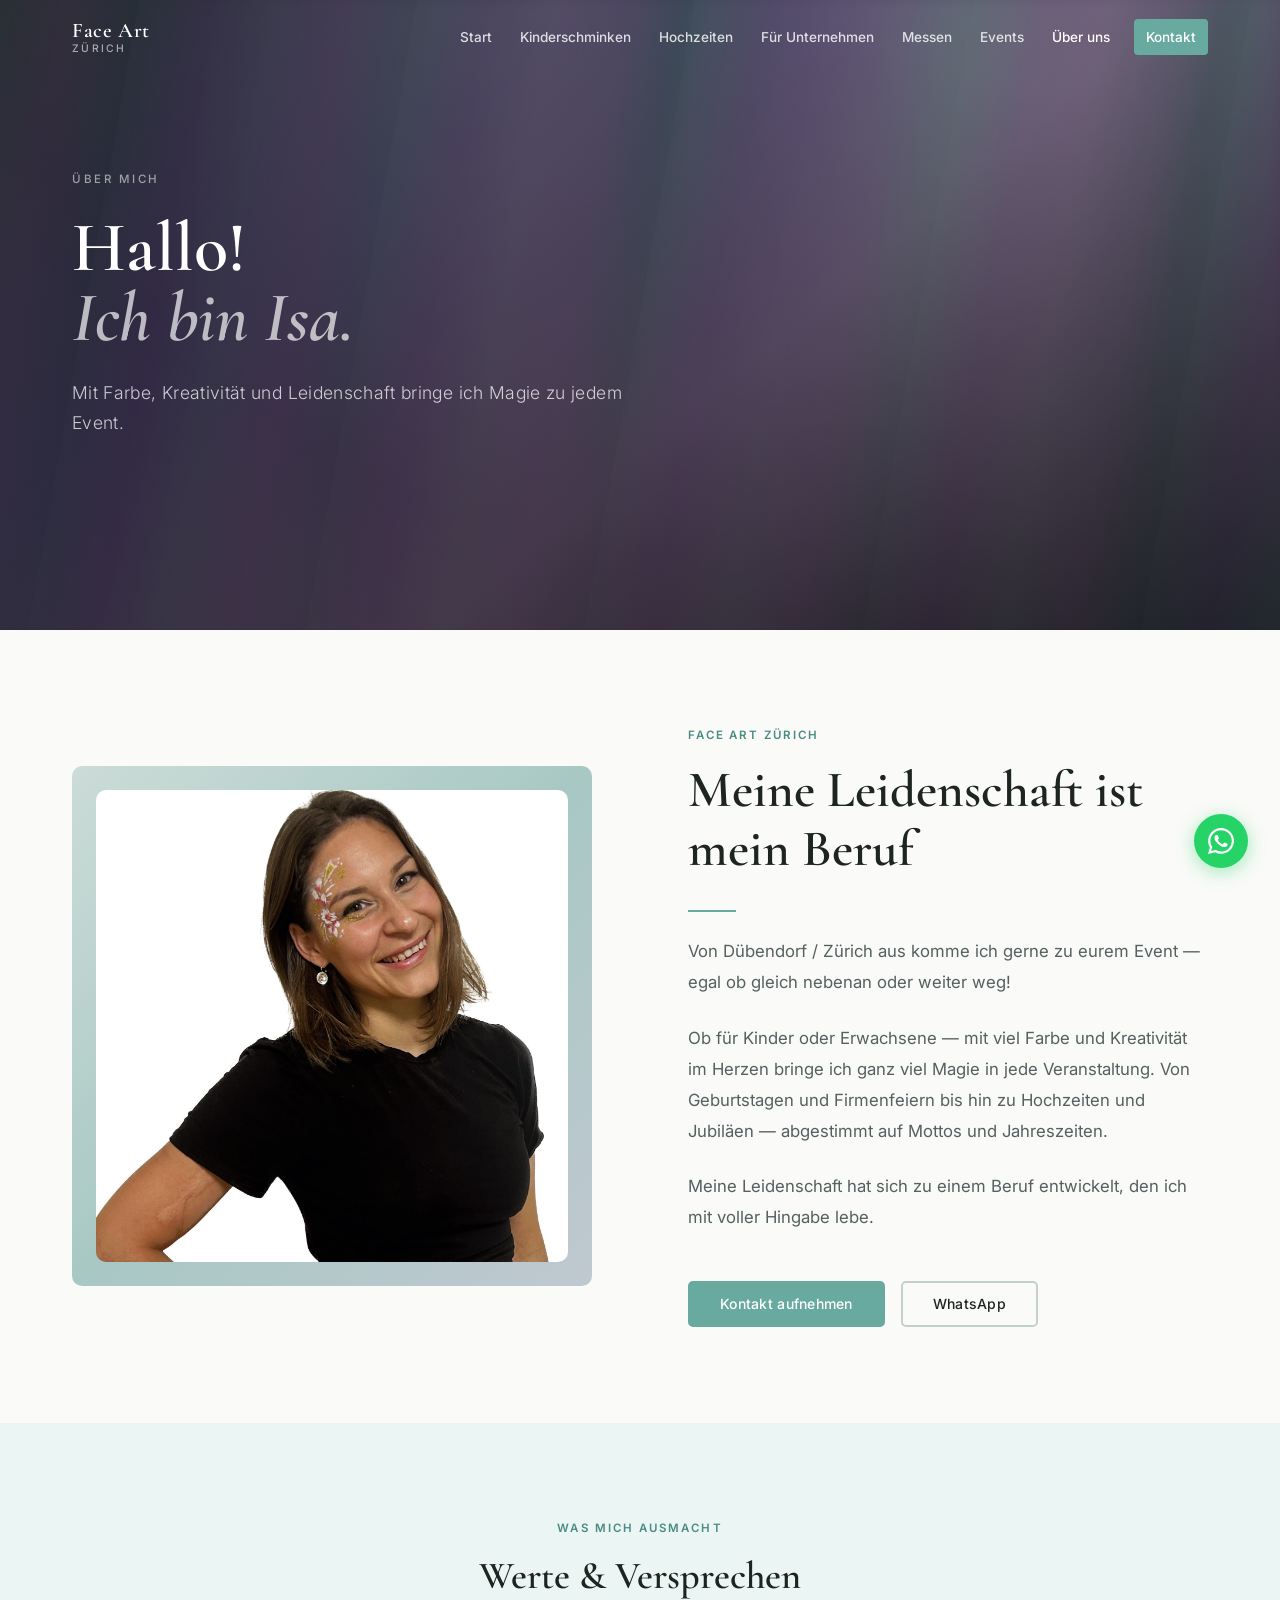
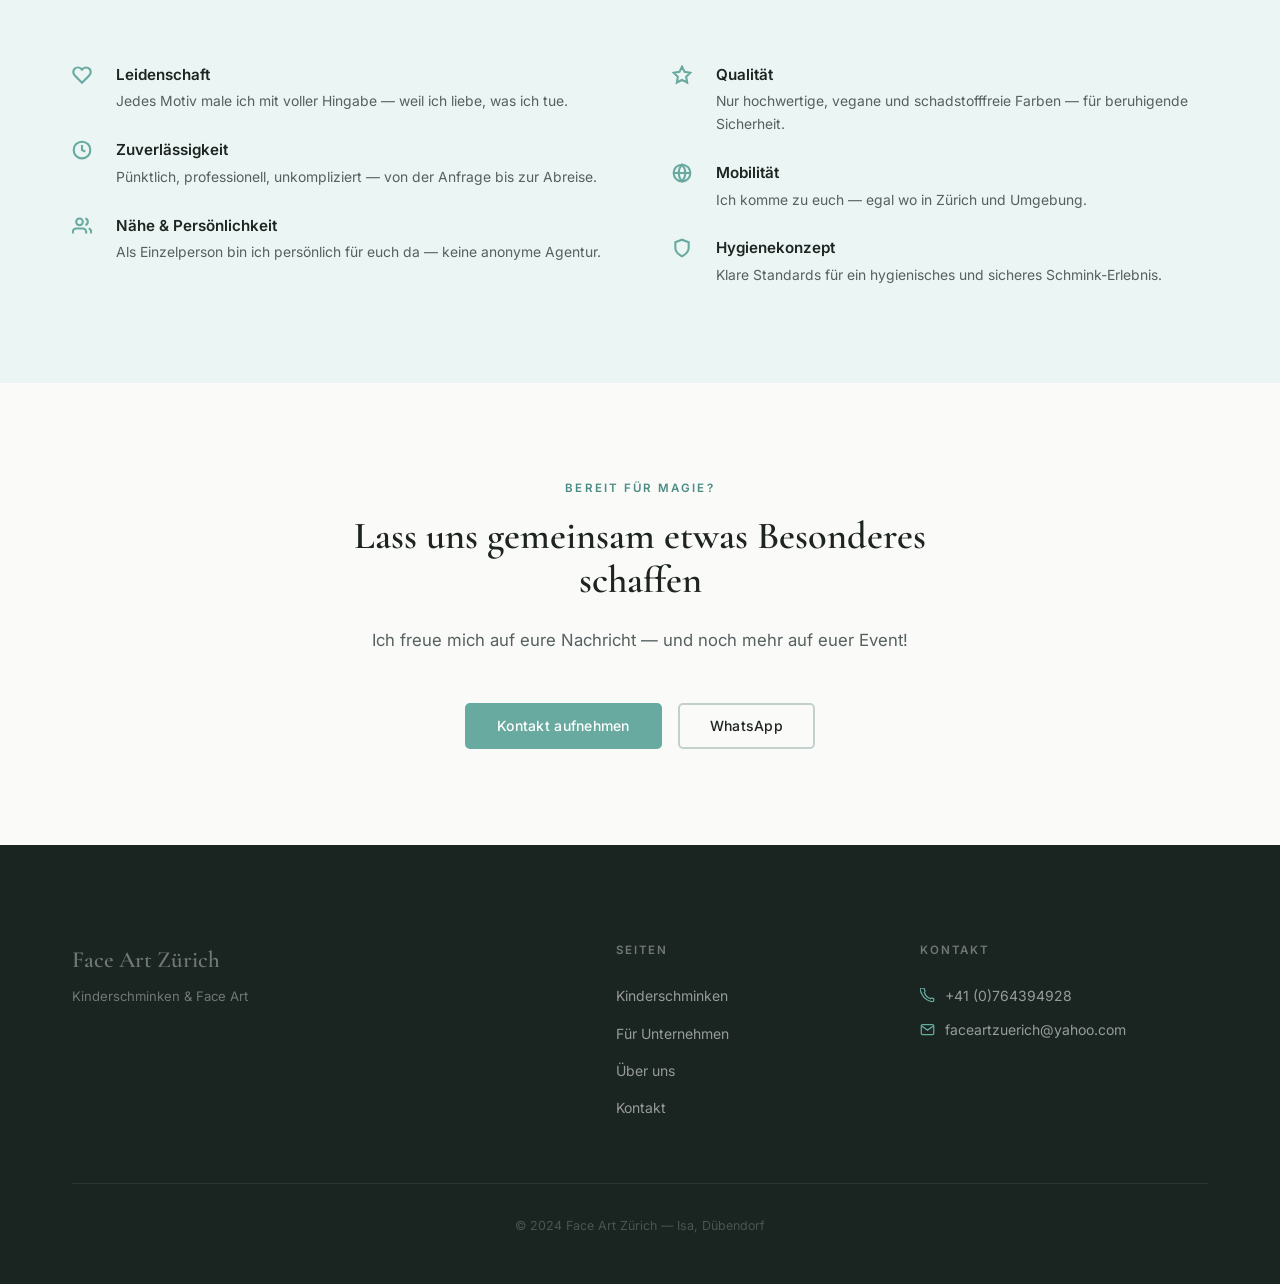
==== about.html @ a2445984 "Add Messen page (Kids Experience Activation) + update all navs New B2B landing page for trade fairs " ====
<!DOCTYPE html>
<html lang="de">
<head>
  <meta charset="UTF-8" />
  <meta name="viewport" content="width=device-width, initial-scale=1.0" />
  <title>Über Isa — Face Art Zürich</title>
  <meta name="description" content="Hallo, ich bin Isa — professionelle Face Art Künstlerin aus Dübendorf/Zürich. Ich bringe Farbe, Kreativität und Magie zu jedem Event.">
  <link rel="preconnect" href="https://fonts.googleapis.com">
  <link rel="preconnect" href="https://fonts.gstatic.com" crossorigin>
  <link rel="stylesheet" href="src/css/main.css" />
</head>
<body class="page--about">

  <!-- Navigation -->
  <header class="nav nav--transparent" id="nav">
    <div class="nav__container">
      <a href="index.html" class="nav__logo">
        <span class="nav__logo-text">
          <span class="nav__logo-main">Face Art</span>
          <span class="nav__logo-sub">Zürich</span>
        </span>
        <img class="nav__logo-img" src="src/images/logo.png" alt="Face Art Zürich Logo">
      </a>
      <nav class="nav__menu" id="navMenu" aria-label="Hauptnavigation">
        <a href="index.html" class="nav__link">Start</a>
        <a href="kinderschminken.html" class="nav__link">Kinderschminken</a>
        <a href="hochzeiten.html" class="nav__link">Hochzeiten</a>
        <a href="unternehmen.html" class="nav__link">Für Unternehmen</a>
        <a href="messen.html" class="nav__link">Messen</a>
        <a href="events.html" class="nav__link">Events</a>
        <a href="about.html" class="nav__link nav__link--active">Über uns</a>
        <a href="kontakt.html" class="nav__link nav__link--cta">Kontakt</a>
      </nav>
      <button class="nav__toggle" id="navToggle" aria-label="Menü öffnen" aria-expanded="false">
        <span></span><span></span><span></span>
      </button>
    </div>
  </header>

  <main>

    <!-- ========== HERO ========== -->
    <section class="hero hero--sub">
      <div class="hero__bg"></div>
      <div class="hero__overlay"></div>
      <div class="hero__content">
        <p class="hero__eyebrow">Über mich</p>
        <h1 class="hero__title">Hallo!<br><em>Ich bin Isa.</em></h1>
        <p class="hero__subtitle">Mit Farbe, Kreativität und Leidenschaft bringe ich Magie zu jedem Event.</p>
      </div>
    </section>

    <!-- ========== ABOUT ========== -->
    <section class="section">
      <div class="container">
        <div class="about-intro">

          <div class="about-intro__img">
            <img src="src/images/isa-face-art-zuerich.jpg" alt="Isa — Face Art Zürich" class="about-intro__photo">
          </div>

          <div>
            <span class="about-intro__eyebrow">Face Art Zürich</span>
            <h2 class="about-intro__title">Meine Leidenschaft ist mein Beruf</h2>
            <div class="divider"></div>
            <p class="about-intro__text">
              Von Dübendorf / Zürich aus komme ich gerne zu eurem Event — egal ob gleich nebenan oder weiter weg!
            </p>
            <p class="about-intro__text">
              Ob für Kinder oder Erwachsene — mit viel Farbe und Kreativität im Herzen bringe ich ganz viel Magie in jede Veranstaltung. Von Geburtstagen und Firmenfeiern bis hin zu Hochzeiten und Jubiläen — abgestimmt auf Mottos und Jahreszeiten.
            </p>
            <p class="about-intro__text">
              Meine Leidenschaft hat sich zu einem Beruf entwickelt, den ich mit voller Hingabe lebe.
            </p>
            <div style="margin-top: var(--sp-6); display: flex; gap: var(--sp-2); flex-wrap: wrap;">
              <a href="kontakt.html" class="btn btn--primary">Kontakt aufnehmen</a>
              <a href="https://wa.me/41764394928?text=Hallo%20Isa%21"
                 class="btn btn--outline" target="_blank" rel="noopener noreferrer">
                WhatsApp
              </a>
            </div>
          </div>

        </div>
      </div>
    </section>

    <!-- ========== VALUES ========== -->
    <section class="section section--mint">
      <div class="container">
        <header class="section__header section__header--center">
          <span class="section__label">Was mich ausmacht</span>
          <h2 class="section__title">Werte &amp; Versprechen</h2>
        </header>
        <div class="two-col">
          <ul class="benefits">
            <li class="benefit">
              <svg class="benefit__icon" viewBox="0 0 24 24" fill="none" stroke="currentColor" stroke-width="2.5" aria-hidden="true"><path d="M20.84 4.61a5.5 5.5 0 00-7.78 0L12 5.67l-1.06-1.06a5.5 5.5 0 00-7.78 7.78l1.06 1.06L12 21.23l7.78-7.78 1.06-1.06a5.5 5.5 0 000-7.78z"/></svg>
              <div>
                <p class="benefit__title">Leidenschaft</p>
                <p class="benefit__text">Jedes Motiv male ich mit voller Hingabe — weil ich liebe, was ich tue.</p>
              </div>
            </li>
            <li class="benefit">
              <svg class="benefit__icon" viewBox="0 0 24 24" fill="none" stroke="currentColor" stroke-width="2.5" aria-hidden="true"><circle cx="12" cy="12" r="10"/><polyline points="12 6 12 12 16 14"/></svg>
              <div>
                <p class="benefit__title">Zuverlässigkeit</p>
                <p class="benefit__text">Pünktlich, professionell, unkompliziert — von der Anfrage bis zur Abreise.</p>
              </div>
            </li>
            <li class="benefit">
              <svg class="benefit__icon" viewBox="0 0 24 24" fill="none" stroke="currentColor" stroke-width="2.5" aria-hidden="true"><path d="M17 21v-2a4 4 0 00-4-4H5a4 4 0 00-4 4v2"/><circle cx="9" cy="7" r="4"/><path d="M23 21v-2a4 4 0 00-3-3.87"/><path d="M16 3.13a4 4 0 010 7.75"/></svg>
              <div>
                <p class="benefit__title">Nähe &amp; Persönlichkeit</p>
                <p class="benefit__text">Als Einzelperson bin ich persönlich für euch da — keine anonyme Agentur.</p>
              </div>
            </li>
          </ul>
          <ul class="benefits">
            <li class="benefit">
              <svg class="benefit__icon" viewBox="0 0 24 24" fill="none" stroke="currentColor" stroke-width="2.5" aria-hidden="true"><polygon points="12 2 15.09 8.26 22 9.27 17 14.14 18.18 21.02 12 17.77 5.82 21.02 7 14.14 2 9.27 8.91 8.26 12 2"/></svg>
              <div>
                <p class="benefit__title">Qualität</p>
                <p class="benefit__text">Nur hochwertige, vegane und schadstofffreie Farben — für beruhigende Sicherheit.</p>
              </div>
            </li>
            <li class="benefit">
              <svg class="benefit__icon" viewBox="0 0 24 24" fill="none" stroke="currentColor" stroke-width="2.5" aria-hidden="true"><circle cx="12" cy="12" r="10"/><line x1="2" y1="12" x2="22" y2="12"/><path d="M12 2a15.3 15.3 0 014 10 15.3 15.3 0 01-4 10 15.3 15.3 0 01-4-10 15.3 15.3 0 014-10z"/></svg>
              <div>
                <p class="benefit__title">Mobilität</p>
                <p class="benefit__text">Ich komme zu euch — egal wo in Zürich und Umgebung.</p>
              </div>
            </li>
            <li class="benefit">
              <svg class="benefit__icon" viewBox="0 0 24 24" fill="none" stroke="currentColor" stroke-width="2.5" aria-hidden="true"><path d="M12 22s8-4 8-10V5l-8-3-8 3v7c0 6 8 10 8 10z"/></svg>
              <div>
                <p class="benefit__title">Hygienekonzept</p>
                <p class="benefit__text">Klare Standards für ein hygienisches und sicheres Schmink-Erlebnis.</p>
              </div>
            </li>
          </ul>
        </div>
      </div>
    </section>

    <!-- ========== CTA ========== -->
    <section class="section text-center">
      <div class="container container--narrow">
        <span class="section__label">Bereit für Magie?</span>
        <h2 class="section__title">Lass uns gemeinsam etwas Besonderes schaffen</h2>
        <p class="section__subtitle" style="margin: var(--sp-3) auto var(--sp-6);">Ich freue mich auf eure Nachricht — und noch mehr auf euer Event!</p>
        <div style="display: flex; gap: var(--sp-2); justify-content: center; flex-wrap: wrap;">
          <a href="kontakt.html" class="btn btn--primary">Kontakt aufnehmen</a>
          <a href="https://wa.me/41764394928" class="btn btn--outline" target="_blank" rel="noopener noreferrer">WhatsApp</a>
        </div>
      </div>
    </section>

  </main>

  <footer class="footer">
    <div class="container">
      <div class="footer__grid">
        <div class="footer__brand">
          <p class="footer__logo">Face Art Zürich</p>
          <p class="footer__tagline">Kinderschminken &amp; Face Art</p>
        </div>
        <div>
          <p class="footer__heading">Seiten</p>
          <nav class="footer__links" aria-label="Footer Navigation">
            <a href="kinderschminken.html">Kinderschminken</a>
            <a href="unternehmen.html">Für Unternehmen</a>
            <a href="about.html">Über uns</a>
            <a href="kontakt.html">Kontakt</a>
          </nav>
        </div>
        <div>
          <p class="footer__heading">Kontakt</p>
          <div class="footer__contact">
            <p>
              <svg viewBox="0 0 24 24" fill="none" stroke="currentColor" stroke-width="2" aria-hidden="true"><path d="M22 16.92v3a2 2 0 01-2.18 2 19.79 19.79 0 01-8.63-3.07A19.5 19.5 0 013.07 9.82 19.79 19.79 0 01.1 1.18 2 2 0 012.11 0h3a2 2 0 012 1.72c.127.96.361 1.903.7 2.81a2 2 0 01-.45 2.11L6.91 7.09A16 16 0 0016.91 17.1l.46-.46a2 2 0 012.11-.45c.907.339 1.85.573 2.81.7A2 2 0 0122 16.92z"/></svg>
              +41 (0)764394928
            </p>
            <p>
              <svg viewBox="0 0 24 24" fill="none" stroke="currentColor" stroke-width="2" aria-hidden="true"><path d="M4 4h16c1.1 0 2 .9 2 2v12c0 1.1-.9 2-2 2H4c-1.1 0-2-.9-2-2V6c0-1.1.9-2 2-2z"/><polyline points="22,6 12,13 2,6"/></svg>
              faceartzuerich@yahoo.com
            </p>
          </div>
        </div>
      </div>
      <div class="footer__bottom">
        <p>© 2024 Face Art Zürich — Isa, Dübendorf</p>
      </div>
    </div>
  </footer>

  <a href="https://wa.me/41764394928" class="wa-float" target="_blank" rel="noopener noreferrer" aria-label="WhatsApp Kontakt">
    <svg viewBox="0 0 24 24" fill="white" aria-hidden="true">
      <path d="M17.472 14.382c-.297-.149-1.758-.867-2.03-.967-.273-.099-.471-.148-.67.15-.197.297-.767.966-.94 1.164-.173.199-.347.223-.644.075-.297-.15-1.255-.463-2.39-1.475-.883-.788-1.48-1.761-1.653-2.059-.173-.297-.018-.458.13-.606.134-.133.298-.347.446-.52.149-.174.198-.298.298-.497.099-.198.05-.371-.025-.52-.075-.149-.669-1.612-.916-2.207-.242-.579-.487-.5-.669-.51-.173-.008-.371-.01-.57-.01-.198 0-.52.074-.792.372-.272.297-1.04 1.016-1.04 2.479 0 1.462 1.065 2.875 1.213 3.074.149.198 2.096 3.2 5.077 4.487.709.306 1.262.489 1.694.625.712.227 1.36.195 1.871.118.571-.085 1.758-.719 2.006-1.413.248-.694.248-1.289.173-1.413-.074-.124-.272-.198-.57-.347m-5.421 7.403h-.004a9.87 9.87 0 01-5.031-1.378l-.361-.214-3.741.982.998-3.648-.235-.374a9.86 9.86 0 01-1.51-5.26c.001-5.45 4.436-9.884 9.888-9.884 2.64 0 5.122 1.03 6.988 2.898a9.825 9.825 0 012.893 6.994c-.003 5.45-4.437 9.884-9.885 9.884m8.413-18.297A11.815 11.815 0 0012.05 0C5.495 0 .16 5.335.157 11.892c0 2.096.547 4.142 1.588 5.945L.057 24l6.305-1.654a11.882 11.882 0 005.683 1.448h.005c6.554 0 11.89-5.335 11.893-11.893a11.821 11.821 0 00-3.48-8.413z"/>
    </svg>
  </a>

  <script src="src/js/main.js"></script>
</body>
</html>
---- src/css/main.css ----
/* ===================================================
   FACE ART ZÜRICH — Design System
   Modern & Elegant | Mintgrün + Creme
   =================================================== */

@import url('https://fonts.googleapis.com/css2?family=Cormorant+Garamond:ital,wght@0,400;0,500;0,600;1,400;1,500;1,600&family=Inter:wght@300;400;500;600&display=swap');

/* ===== 1. CSS Variables ===== */
:root {
  /* Brand Colors */
  --mint:        #68A9A0;
  --mint-light:  #EBF5F3;
  --mint-dark:   #4A8C84;
  --mint-hover:  #3D7A73;

  /* Neutrals */
  --bg:          #FAFAF8;
  --cream:       #F4F0E8;
  --white:       #FFFFFF;
  --text:        #1E2420;
  --text-mid:    #556060;
  --text-light:  #9AADAB;
  --border:      #E4EAE9;
  --border-dark: #C4D0CE;

  /* Typography */
  --font-display: 'Cormorant Garamond', Georgia, serif;
  --font-body:    'Inter', system-ui, -apple-system, sans-serif;

  /* Spacing */
  --sp-1:  0.5rem;
  --sp-2:  1rem;
  --sp-3:  1.5rem;
  --sp-4:  2rem;
  --sp-6:  3rem;
  --sp-8:  4rem;
  --sp-12: 6rem;
  --sp-16: 8rem;

  /* Layout */
  --max-w:    1200px;
  --nav-h:    74px;
  --radius:   10px;
  --radius-sm: 5px;

  /* Shadows */
  --shadow-sm: 0 1px 4px rgba(30,36,32,.07);
  --shadow-md: 0 4px 24px rgba(30,36,32,.10);
  --shadow-lg: 0 8px 48px rgba(30,36,32,.13);

  /* Transitions */
  --t: 240ms ease;
}

/* ===== 2. Reset ===== */
*, *::before, *::after { box-sizing: border-box; margin: 0; padding: 0; }
html { scroll-behavior: smooth; -webkit-text-size-adjust: 100%; }
img  { max-width: 100%; height: auto; display: block; }
a    { color: inherit; text-decoration: none; }
button { cursor: pointer; border: none; background: none; font-family: inherit; }
input, textarea, select { font-family: inherit; }

/* ===== 3. Base ===== */
body {
  font-family: var(--font-body);
  font-size: 1rem;
  line-height: 1.65;
  color: var(--text);
  background-color: var(--bg);
  -webkit-font-smoothing: antialiased;
  -moz-osx-font-smoothing: grayscale;
}

h1, h2, h3, h4 {
  font-family: var(--font-display);
  font-weight: 600;
  line-height: 1.15;
  color: var(--text);
}

em { font-style: italic; color: var(--mint-dark); }
p  { color: var(--text-mid); }

/* ===== 4. Layout ===== */
.container {
  width: 100%;
  max-width: var(--max-w);
  margin: 0 auto;
  padding: 0 var(--sp-4);
}
.container--narrow { max-width: 720px; }

.section { padding: var(--sp-12) 0; }
.section--mint  { background-color: var(--mint-light); }
.section--cream { background-color: var(--cream); }
.section--dark  { background-color: var(--text); }

.section__label {
  display: block;
  font-family: var(--font-body);
  font-size: .72rem;
  font-weight: 600;
  letter-spacing: .18em;
  text-transform: uppercase;
  color: var(--mint-dark);
  margin-bottom: var(--sp-2);
}

.section__header { margin-bottom: var(--sp-8); }
.section__header--center { text-align: center; }
.section__header--center .section__subtitle { margin-left: auto; margin-right: auto; }

.section__title {
  font-family: var(--font-display);
  font-size: clamp(1.8rem, 3vw, 2.75rem);
  font-weight: 600;
}

.section__subtitle {
  margin-top: var(--sp-2);
  font-size: 1.05rem;
  color: var(--text-mid);
  max-width: 560px;
  line-height: 1.75;
}

.text-center { text-align: center; }

/* ===== 5. Buttons ===== */
.btn {
  display: inline-flex;
  align-items: center;
  gap: .5rem;
  padding: .875rem 1.875rem;
  font-family: var(--font-body);
  font-size: .875rem;
  font-weight: 500;
  letter-spacing: .02em;
  border-radius: var(--radius-sm);
  transition: all var(--t);
  cursor: pointer;
  white-space: nowrap;
  line-height: 1;
}

.btn--primary {
  background-color: var(--mint);
  color: var(--white);
  border: 2px solid var(--mint);
}
.btn--primary:hover {
  background-color: var(--mint-dark);
  border-color: var(--mint-dark);
}

.btn--outline {
  background-color: transparent;
  color: var(--text);
  border: 2px solid var(--border-dark);
}
.btn--outline:hover {
  border-color: var(--mint);
  color: var(--mint-dark);
}

.btn--outline-white {
  background-color: transparent;
  color: var(--white);
  border: 2px solid rgba(255,255,255,.55);
}
.btn--outline-white:hover {
  background-color: rgba(255,255,255,.12);
  border-color: rgba(255,255,255,.9);
}

.btn--whatsapp {
  background-color: #25D366;
  border: 2px solid #25D366;
  color: var(--white);
}
.btn--whatsapp:hover {
  background-color: #1AB855;
  border-color: #1AB855;
}

.btn__icon { width: 17px; height: 17px; flex-shrink: 0; }
.btn--full { width: 100%; justify-content: center; }

/* ===== 6. Navigation ===== */
.nav {
  position: fixed;
  top: 0; left: 0; right: 0;
  z-index: 1000;
  height: var(--nav-h);
  transition: background-color var(--t), box-shadow var(--t);
}
.nav--transparent { background-color: transparent; }
.nav--scrolled {
  background-color: var(--white);
  box-shadow: var(--shadow-sm);
}

.nav__container {
  max-width: var(--max-w);
  margin: 0 auto;
  padding: 0 var(--sp-4);
  height: 100%;
  display: flex;
  align-items: center;
  justify-content: space-between;
}

.nav__logo {
  display: flex;
  align-items: center;
  line-height: 1.15;
  transition: opacity var(--t);
}
.nav__logo:hover { opacity: .72; }

/* Text version (transparent nav on hero) */
.nav__logo-text {
  display: flex;
  flex-direction: column;
}

/* Image version — hidden; text logo is shown on all states */
.nav__logo-img {
  display: none !important;
}

.nav__logo-main {
  font-family: var(--font-display);
  font-size: 1.3rem;
  font-weight: 600;
  letter-spacing: .03em;
  color: var(--white);
  transition: color var(--t);
}
.nav__logo-sub {
  font-family: var(--font-body);
  font-size: .65rem;
  font-weight: 500;
  letter-spacing: .22em;
  text-transform: uppercase;
  color: rgba(255,255,255,.6);
  transition: color var(--t);
}
.nav--scrolled .nav__logo-main { color: var(--text); }
.nav--scrolled .nav__logo-sub  { color: var(--text-light); }

.nav__menu {
  display: flex;
  align-items: center;
  gap: .25rem;
}

.nav__link {
  position: relative;
  font-size: .85rem;
  font-weight: 500;
  color: rgba(255,255,255,.82);
  padding: .4rem .75rem;
  border-radius: 4px;
  transition: color var(--t), background-color var(--t);
}
.nav__link:hover,
.nav__link--active { color: var(--white); }
.nav--scrolled .nav__link { color: var(--text-mid); }
.nav--scrolled .nav__link:hover { color: var(--mint-dark); }
.nav--scrolled .nav__link--active {
  color: var(--mint-dark);
  position: relative;
}
.nav--scrolled .nav__link--active::after {
  content: '';
  position: absolute;
  bottom: 2px;
  left: .75rem;
  right: .75rem;
  height: 2px;
  border-radius: 2px;
  background-color: var(--mint);
  opacity: .55;
}

.nav__link--disabled {
  opacity: .38;
  cursor: default;
  pointer-events: none;
}

.nav__link--cta {
  background-color: var(--mint);
  color: var(--white) !important;
  margin-left: .5rem;
}
.nav__link--cta:hover { background-color: var(--mint-dark); }
.nav--scrolled .nav__link--cta { color: var(--white) !important; }

/* Hamburger */
.nav__toggle {
  display: none;
  flex-direction: column;
  gap: 5px;
  padding: 6px;
}
.nav__toggle span {
  display: block;
  width: 22px;
  height: 2px;
  background-color: var(--white);
  transition: all var(--t);
  transform-origin: center;
}
.nav--scrolled .nav__toggle span { background-color: var(--text); }
.nav__toggle--open span:nth-child(1) { transform: translateY(7px) rotate(45deg); }
.nav__toggle--open span:nth-child(2) { opacity: 0; transform: scaleX(0); }
.nav__toggle--open span:nth-child(3) { transform: translateY(-7px) rotate(-45deg); }

/* ===== 6b. Logo fallback when image fails ===== */
.nav__logo-img--error { display: none !important; }
.nav--scrolled .nav__logo-text--fallback { display: flex !important; }

/* ===== 7. Gallery Hero (Startseite) ===== */
@keyframes card-spread {
  from {
    transform: translate(0, 0) rotate(0deg) scale(0.92);
    opacity: 0;
  }
  to {
    transform: translate(var(--tx), var(--ty)) rotate(var(--rot)) scale(1);
    opacity: 1;
  }
}

@keyframes hero-text-in {
  from { opacity: 0; transform: translateY(22px); }
  to   { opacity: 1; transform: translateY(0); }
}

.gallery-hero {
  min-height: calc(100vh - var(--nav-h));
  background: var(--bg);
  display: flex;
  align-items: center;
  overflow: hidden;
  position: relative;
}

/* subtle dot-grid background like original React component */
.gallery-hero::before {
  content: '';
  position: absolute;
  inset: 0;
  background-image:
    radial-gradient(circle, rgba(104,169,160,0.18) 1px, transparent 1px);
  background-size: 36px 36px;
  mask-image: radial-gradient(ellipse 80% 60% at 60% 40%, black 30%, transparent 100%);
  -webkit-mask-image: radial-gradient(ellipse 80% 60% at 60% 40%, black 30%, transparent 100%);
  pointer-events: none;
}

.gallery-hero__inner {
  width: 100%;
  max-width: 1280px;
  margin: 0 auto;
  padding: var(--sp-10) var(--sp-6) var(--sp-12);
  display: flex;
  flex-direction: column;
  align-items: center;
  gap: var(--sp-8);
}

/* ---- Text ---- */
.gallery-hero__text {
  text-align: center;
  max-width: 640px;
  opacity: 0;
  animation: hero-text-in 0.7s cubic-bezier(0.16,1,0.3,1) 0.2s forwards;
}

.gallery-hero__title {
  font-family: var(--font-display);
  font-size: clamp(2.2rem, 5vw, 4rem);
  font-weight: 600;
  line-height: 1.2;
  color: var(--text);
  margin: var(--sp-2) 0 var(--sp-3);
  letter-spacing: -.01em;
}
.gallery-hero__title em {
  font-style: italic;
  color: var(--mint-dark);
  display: block;
  font-size: clamp(1.5rem, 3.5vw, 2.8rem);
  line-height: 1.3;
  margin-top: var(--sp-1);
}

.gallery-hero__subtitle {
  font-size: 1.05rem;
  color: var(--text-mid);
  line-height: 1.7;
  margin-bottom: var(--sp-7);
}

.gallery-hero__cta {
  display: flex;
  gap: var(--sp-3);
  justify-content: center;
  flex-wrap: wrap;
}

/* ---- Photo fan ---- */
.photo-fan {
  width: 100%;
  max-width: 860px;
  position: relative;
}

.photo-fan__stage {
  position: relative;
  height: 280px;
  display: flex;
  align-items: center;
  justify-content: center;
}

.photo-card {
  position: absolute;
  width: 200px;
  height: 240px;
  border-radius: 20px;
  overflow: hidden;
  box-shadow: 0 8px 32px rgba(30,36,32,0.13), 0 2px 8px rgba(30,36,32,0.07);
  cursor: grab;
  user-select: none;
  -webkit-user-select: none;
  touch-action: none;
  /* start stacked, animate out */
  transform: translate(0, 0) rotate(0deg) scale(0.92);
  opacity: 0;
  animation: card-spread 0.65s cubic-bezier(0.34,1.4,0.64,1) var(--delay) forwards;
  transition: box-shadow 0.25s ease, transform 0.18s ease;
  will-change: transform;
}
.photo-card:active { cursor: grabbing; }
.photo-card:hover {
  box-shadow: 0 18px 48px rgba(30,36,32,0.2), 0 4px 12px rgba(30,36,32,0.1);
  z-index: 999 !important;
}
.photo-card img {
  width: 100%;
  height: 100%;
  object-fit: cover;
  object-position: top center;
  pointer-events: none;
  display: block;
}

/* drag active state */
.photo-card--dragging {
  cursor: grabbing !important;
  box-shadow: 0 28px 60px rgba(30,36,32,0.28) !important;
  z-index: 9999 !important;
  transition: box-shadow 0.1s ease !important;
}

/* Mobile: stack slightly tighter, smaller cards */
@media (max-width: 600px) {
  .gallery-hero__inner { padding: var(--sp-8) var(--sp-4) var(--sp-10); gap: var(--sp-8); }
  .photo-fan__stage { height: 220px; }
  .photo-card { width: 140px; height: 175px; border-radius: 14px; }
  .photo-card[data-index="0"] { --tx:-200px; --ty:16px; }
  .photo-card[data-index="1"] { --tx:-100px; --ty:28px; }
  .photo-card[data-index="3"] { --tx:100px; --ty:24px; }
  .photo-card[data-index="4"] { --tx:200px; --ty:38px; }
}

/* Tablet: mid-size */
@media (min-width: 601px) and (max-width: 900px) {
  .photo-card { width: 170px; height: 210px; }
  .photo-card[data-index="0"] { --tx:-240px; }
  .photo-card[data-index="1"] { --tx:-120px; }
  .photo-card[data-index="3"] { --tx:120px; }
  .photo-card[data-index="4"] { --tx:240px; }
}

/* Desktop: side-by-side layout */
@media (min-width: 980px) {
  .gallery-hero__inner {
    flex-direction: row;
    align-items: center;
    gap: 0;
    padding: var(--sp-8) var(--sp-8);
  }
  .gallery-hero__text {
    text-align: left;
    flex: 0 0 44%;
    max-width: 44%;
    padding-right: var(--sp-8);
  }
  .gallery-hero__cta { justify-content: flex-start; }
  .photo-fan {
    flex: 0 0 56%;
    max-width: 56%;
  }
}

@media (prefers-reduced-motion: reduce) {
  .gallery-hero__text { animation: none; opacity: 1; }
  .photo-card { animation: none; opacity: 1; transform: translate(var(--tx), var(--ty)) rotate(var(--rot)); }
}

/* ===== 7b. Accordion Hero (Startseite) ===== */
@keyframes dot-drift {
  from { background-position: 0 0; }
  to   { background-position: 72px 72px; }
}

.acc-hero {
  min-height: 100vh;
  display: flex;
  align-items: center;
  overflow: hidden;
  position: relative;
}

/* hero__bg inside acc-hero fills the whole section */
.acc-hero .hero__bg {
  position: absolute;
  inset: 0;
}

/* Animated dot-grid shimmer on top of aurora */
.acc-hero::before {
  content: '';
  position: absolute;
  inset: 0;
  z-index: 1;
  background-image: radial-gradient(circle, rgba(255,255,255,0.07) 1px, transparent 1px);
  background-size: 36px 36px;
  animation: dot-drift 25s linear infinite;
  pointer-events: none;
}

.acc-hero__inner {
  width: 100%;
  max-width: 1280px;
  margin: 0 auto;
  padding: var(--sp-8);
  display: flex;
  flex-direction: row;
  align-items: center;
  gap: var(--sp-8);
  position: relative;
  z-index: 1;
}

.acc-hero__text {
  flex: 0 0 42%;
  max-width: 42%;
  opacity: 0;
  animation: hero-text-in 0.7s cubic-bezier(0.16,1,0.3,1) 0.2s forwards;
}

.acc-hero .section__label {
  color: rgba(255,255,255,0.60);
  letter-spacing: 0.12em;
}

.acc-hero__title {
  font-family: var(--font-display);
  font-size: clamp(2.2rem, 4vw, 3.75rem);
  font-weight: 600;
  line-height: 1.15;
  color: #ffffff;
  margin: var(--sp-2) 0 var(--sp-3);
  letter-spacing: -0.01em;
}
.acc-hero__title em {
  font-style: italic;
  color: var(--mint-light);
  display: block;
  font-size: clamp(1.4rem, 3vw, 2.6rem);
  line-height: 1.3;
  margin-top: var(--sp-1);
}

.acc-hero__subtitle {
  font-size: 1.05rem;
  color: rgba(255,255,255,0.72);
  line-height: 1.7;
  margin-bottom: var(--sp-6);
}

.acc-hero__cta {
  display: flex;
  gap: var(--sp-2);
  flex-wrap: wrap;
}

/* ---- Accordion panels ---- */
.acc-hero__accordion {
  flex: 1;
  display: flex;
  gap: 10px;
  height: 480px;
}

.acc-panel {
  position: relative;
  flex: 0.5;
  min-width: 58px;
  border-radius: 20px;
  overflow: hidden;
  cursor: pointer;
  transition: flex 0.65s cubic-bezier(0.4, 0, 0.2, 1);
}
.acc-panel--active { flex: 3.5; }

.acc-panel img {
  position: absolute;
  inset: 0;
  width: 100%;
  height: 100%;
  object-fit: cover;
  object-position: top center;
  pointer-events: none;
  transition: transform 0.65s ease;
  display: block;
}
.acc-panel--active img { transform: scale(1.04); }

.acc-panel__overlay {
  position: absolute;
  inset: 0;
  background: linear-gradient(to bottom, rgba(20,30,28,0.08) 40%, rgba(20,30,28,0.62) 100%);
  transition: background 0.4s ease;
}
.acc-panel:not(.acc-panel--active) .acc-panel__overlay {
  background: rgba(20,30,28,0.44);
}

.acc-panel__label {
  position: absolute;
  bottom: 20px;
  left: 50%;
  transform: translateX(-50%) rotate(90deg);
  color: rgba(255,255,255,0.88);
  font-family: var(--font-body);
  font-size: 0.72rem;
  font-weight: 600;
  letter-spacing: 0.14em;
  text-transform: uppercase;
  white-space: nowrap;
  pointer-events: none;
  transition:
    transform 0.5s cubic-bezier(0.4,0,0.2,1),
    bottom 0.5s ease,
    left 0.5s ease,
    font-size 0.3s ease,
    letter-spacing 0.3s ease;
}
.acc-panel--active .acc-panel__label {
  bottom: 22px;
  left: 22px;
  transform: translateX(0) rotate(0deg);
  font-size: 0.85rem;
  letter-spacing: 0.1em;
}

@media (max-width: 980px) {
  .acc-hero__inner {
    flex-direction: column;
    padding: var(--sp-8) var(--sp-4) var(--sp-10);
    gap: var(--sp-6);
  }
  .acc-hero__text {
    flex: none;
    max-width: 100%;
    text-align: center;
  }
  .acc-hero__cta { justify-content: center; }
  .acc-hero__accordion {
    width: 100%;
    max-width: 600px;
    height: 320px;
    align-self: center;
  }
  .acc-panel { min-width: 42px; }
}
@media (max-width: 480px) {
  .acc-hero__accordion { height: 220px; }
  .acc-panel { border-radius: 14px; min-width: 34px; }
}
@media (prefers-reduced-motion: reduce) {
  .acc-hero__text { animation: none; opacity: 1; }
  .acc-hero::before, .acc-hero::after { animation: none; }
  .acc-panel, .acc-panel img, .acc-panel__label { transition: none; }
}

/* ===== 7c. Hero (Sub-pages) ===== */
/* Aurora keyframe */
@keyframes aurora {
  from { background-position: 50% 50%, 50% 50%; }
  to   { background-position: 350% 50%, 350% 50%; }
}

.hero {
  position: relative;
  min-height: 100vh;
  display: flex;
  align-items: center;
  justify-content: center;
  text-align: center;
  overflow: hidden;
}

.hero__bg {
  position: absolute;
  inset: 0;
  overflow: hidden;
  background: linear-gradient(
    140deg,
    #172E2C 0%,
    #1E5450 22%,
    #3D6080 55%,
    #4A3560 78%,
    #2A1A38 100%
  );
}

/* Aurora light effect — pure CSS, brand-adapted */
.hero__bg::before {
  content: '';
  position: absolute;
  inset: -10px;
  background-image:
    repeating-linear-gradient(
      100deg,
      rgba(255,255,255,0.0) 0%,
      rgba(255,255,255,0.0) 7%,
      rgba(255,255,255,0.07) 10%,
      rgba(255,255,255,0.07) 12%,
      rgba(255,255,255,0.0) 16%
    ),
    repeating-linear-gradient(
      100deg,
      #68A9A0 10%,   /* brand mint */
      #9B7AC7 15%,   /* violet accent */
      #A8D8D4 20%,   /* light mint */
      #C4A0D4 25%,   /* soft lavender */
      #4A8C84 30%    /* deep mint */
    );
  background-size: 300%, 200%;
  background-position: 50% 50%, 50% 50%;
  filter: blur(10px);
  opacity: 0.5;
  animation: aurora 60s linear infinite;
  will-change: background-position;
  pointer-events: none;
  mask-image: radial-gradient(ellipse at 80% 0%, black 10%, transparent 70%);
  -webkit-mask-image: radial-gradient(ellipse at 80% 0%, black 10%, transparent 70%);
}

/* Second aurora layer */
.hero__bg::after {
  content: '';
  position: absolute;
  inset: 0;
  background-image:
    repeating-linear-gradient(
      100deg,
      rgba(255,255,255,0.0) 0%,
      rgba(255,255,255,0.0) 7%,
      rgba(255,255,255,0.04) 10%,
      rgba(255,255,255,0.04) 12%,
      rgba(255,255,255,0.0) 16%
    ),
    repeating-linear-gradient(
      100deg,
      #68A9A0 10%,
      #9B7AC7 15%,
      #A8D8D4 20%,
      #C4A0D4 25%,
      #4A8C84 30%
    );
  background-size: 200%, 100%;
  background-position: 50% 50%, 50% 50%;
  animation: aurora 60s linear infinite reverse;
  mix-blend-mode: screen;
  opacity: 0.18;
  pointer-events: none;
}

.hero__overlay {
  position: absolute;
  inset: 0;
  background: linear-gradient(
    to bottom,
    rgba(15,30,28,.35) 0%,
    rgba(15,30,28,.55) 100%
  );
}

.hero__content {
  position: relative;
  z-index: 1;
  max-width: 680px;
  padding: var(--sp-4);
}

.hero__eyebrow {
  font-size: .72rem;
  font-weight: 500;
  letter-spacing: .22em;
  text-transform: uppercase;
  color: rgba(255,255,255,.55);
  margin-bottom: var(--sp-3);
}

.hero__title {
  font-family: var(--font-display);
  font-size: clamp(3.5rem, 9vw, 7rem);
  font-weight: 600;
  color: var(--white);
  line-height: 1.0;
  margin-bottom: var(--sp-3);
}
.hero__title em { color: rgba(255,255,255,.68); }

.hero__subtitle {
  font-size: 1.1rem;
  font-weight: 300;
  letter-spacing: .02em;
  color: rgba(255,255,255,.75);
  margin-bottom: var(--sp-8);
  line-height: 1.7;
}

.hero__cta {
  display: flex;
  align-items: center;
  justify-content: center;
  gap: var(--sp-2);
  flex-wrap: wrap;
}

/* Sub-page hero */
.hero--sub {
  min-height: 65vh;
  align-items: flex-end;
  justify-content: flex-start;
  text-align: left;
  padding-top: calc(var(--nav-h) + var(--sp-8)); /* prevent overlap with fixed nav */
  padding-bottom: var(--sp-12);
}
.hero--sub .hero__content {
  text-align: left;
  max-width: 700px;
  padding-left: max(var(--sp-4), calc((100vw - var(--max-w)) / 2 + var(--sp-4)));
  padding-right: var(--sp-4);
}
.hero--sub .hero__title {
  font-size: clamp(2.5rem, 5.5vw, 4.5rem);
}
.hero--sub .hero__cta { justify-content: flex-start; }

/* Page-specific hero backgrounds — unified gradient across all pages */
.page--home .acc-hero .hero__bg,
.page--kinderschminken .hero--sub .hero__bg,
.page--unternehmen .hero--sub .hero__bg,
.page--about .hero--sub .hero__bg,
.page--kontakt .hero--sub .hero__bg,
.page--hochzeiten .hero--sub .hero__bg,
.page--events .hero--sub .hero__bg {
  background: linear-gradient(140deg, #1C1420 0%, #3C2050 30%, #6E3C6A 58%, #3A1830 85%, #1C1020 100%);
}

/* Scroll indicator */
.hero__scroll {
  position: absolute;
  bottom: var(--sp-4);
  left: 50%;
  transform: translateX(-50%);
  display: flex;
  flex-direction: column;
  align-items: center;
  gap: .5rem;
  color: rgba(255,255,255,.4);
  font-size: .7rem;
  letter-spacing: .15em;
  text-transform: uppercase;
}
.hero__scroll-line {
  width: 1px;
  height: 40px;
  background: linear-gradient(to bottom, rgba(255,255,255,.4), transparent);
  animation: scrollLine 1.8s ease-in-out infinite;
}
@keyframes scrollLine {
  0%   { transform: scaleY(0); transform-origin: top; }
  50%  { transform: scaleY(1); transform-origin: top; }
  51%  { transform: scaleY(1); transform-origin: bottom; }
  100% { transform: scaleY(0); transform-origin: bottom; }
}

/* ===== 8. Services Grid ===== */
.services__grid {
  display: grid;
  grid-template-columns: repeat(2, 1fr);
  gap: var(--sp-4);
}

.service-card {
  display: block;
  border-radius: var(--radius);
  overflow: hidden;
  background: var(--white);
  border: 1px solid var(--border);
  box-shadow: var(--shadow-sm);
  transition: transform var(--t), box-shadow var(--t);
}
.service-card:hover {
  transform: translateY(-5px);
  box-shadow: var(--shadow-md);
}

.service-card__img {
  height: 280px;
  position: relative;
  overflow: hidden;
}
.service-card__img--kinder {
  background: linear-gradient(135deg, #C4DCE8 0%, #A8C8D4 40%, #C0B4D0 100%);
}
.service-card__img--corporate {
  background: linear-gradient(135deg, #B0CCC8 0%, #8ABAB4 40%, #A0BCB8 100%);
}
.service-card__img--hochzeit {
  background: linear-gradient(135deg, #C8B8D0 0%, #A8A0C4 40%, #B8B4D0 100%);
}
.service-card__img--about {
  background: linear-gradient(160deg, #2A1E34 0%, #523068 45%, #8A5888 100%);
  display: flex;
  align-items: flex-end;
  justify-content: center;
  overflow: hidden;
}
/* Gallery image inside a service card */
.service-card__img img:not(.service-card__isa) {
  position: absolute;
  inset: 0;
  width: 100%;
  height: 100%;
  object-fit: cover;
  object-position: center center;
}
.service-card__img--kinder img    { object-position: center 20%; }
.service-card__img--hochzeit img  { object-position: center 30%; }
.service-card__img--corporate img { object-position: center 25%; }

/* Isa cut-out photo — stands in the card */
.service-card__isa {
  height: 110%;
  width: auto;
  object-fit: contain;
  display: block;
  transform: translateY(4%);
}
.service-card__img-label {
  position: absolute;
  bottom: var(--sp-2);
  left: var(--sp-3);
  font-size: .68rem;
  font-weight: 500;
  letter-spacing: .15em;
  text-transform: uppercase;
  color: rgba(255,255,255,.6);
}

.service-card__body { padding: var(--sp-4) var(--sp-4) var(--sp-5); }

.service-card__title {
  font-family: var(--font-display);
  font-size: 1.6rem;
  font-weight: 600;
  color: var(--text);
  margin-bottom: var(--sp-2);
}
.service-card__text {
  font-size: .9rem;
  color: var(--text-mid);
  line-height: 1.7;
  margin-bottom: var(--sp-3);
}
.service-card__link {
  font-size: .85rem;
  font-weight: 500;
  color: var(--mint-dark);
  letter-spacing: .01em;
  transition: letter-spacing var(--t);
}
.service-card:hover .service-card__link { letter-spacing: .04em; }

/* ===== 8b. Event Cards ===== */
.events-grid {
  display: grid;
  grid-template-columns: repeat(3, 1fr);
  gap: var(--sp-6);
  margin-top: var(--sp-8);
}

.event-card {
  background: var(--white);
  border-radius: var(--radius);
  overflow: hidden;
  border: 1px solid var(--border);
  box-shadow: var(--shadow-sm);
  transition: transform var(--t), box-shadow var(--t);
  display: flex;
  flex-direction: column;
}
.event-card:hover {
  transform: translateY(-4px);
  box-shadow: var(--shadow-md);
}

.event-card__img {
  position: relative;
  overflow: hidden;
  aspect-ratio: 4 / 3;
  background: var(--mint-light);
}
.event-card__img img {
  position: absolute;
  inset: 0;
  width: 100%;
  height: 100%;
  object-fit: cover;
  transition: transform 0.5s ease;
}
.event-card:hover .event-card__img img { transform: scale(1.04); }

.event-card__badge {
  position: absolute;
  top: var(--sp-2);
  left: var(--sp-2);
  background: rgba(28,20,32,0.72);
  backdrop-filter: blur(6px);
  -webkit-backdrop-filter: blur(6px);
  color: #fff;
  font-size: .68rem;
  font-weight: 600;
  letter-spacing: .1em;
  text-transform: uppercase;
  padding: .3rem .7rem;
  border-radius: 20px;
}

.event-card__body {
  padding: var(--sp-4);
  flex: 1;
  display: flex;
  flex-direction: column;
}
.event-card__meta {
  font-size: .75rem;
  font-weight: 500;
  color: var(--mint-dark);
  letter-spacing: .06em;
  text-transform: uppercase;
  margin-bottom: var(--sp-1);
}
.event-card__title {
  font-family: var(--font-display);
  font-size: 1.35rem;
  font-weight: 600;
  color: var(--text);
  line-height: 1.2;
  margin-bottom: var(--sp-2);
}
.event-card__text {
  font-size: .9rem;
  color: var(--text-mid);
  line-height: 1.7;
  flex: 1;
  margin-bottom: var(--sp-3);
}
.event-card__link {
  font-size: .85rem;
  font-weight: 500;
  color: var(--mint-dark);
  letter-spacing: .02em;
  transition: letter-spacing var(--t);
  align-self: flex-start;
}
.event-card:hover .event-card__link { letter-spacing: .05em; }

@media (max-width: 980px) {
  .events-grid { grid-template-columns: repeat(2, 1fr); }
}
@media (max-width: 600px) {
  .events-grid { grid-template-columns: 1fr; }
}

/* ===== 8c. Event Feature Layout (description + photos) ===== */
.event-entry {
  display: grid;
  grid-template-columns: 1fr 1fr;
  gap: var(--sp-10, 5rem);
  align-items: start;
  padding: var(--sp-10, 5rem) 0;
  border-bottom: 1px solid var(--border);
}
.event-entry:first-child { padding-top: var(--sp-4); }
.event-entry:last-child { border-bottom: none; padding-bottom: 0; }

.event-entry--reverse .event-entry__content { order: 2; }
.event-entry--reverse .event-entry__gallery { order: 1; }

.event-entry__meta {
  font-size: .72rem;
  font-weight: 600;
  letter-spacing: .14em;
  text-transform: uppercase;
  color: var(--mint-dark);
  margin-bottom: var(--sp-1);
}
.event-entry__title {
  font-family: var(--font-display);
  font-size: clamp(1.5rem, 2.5vw, 2rem);
  font-weight: 700;
  line-height: 1.15;
  color: var(--text);
  margin-bottom: var(--sp-4);
}
.event-entry__divider {
  width: 40px;
  height: 3px;
  background: var(--mint-dark);
  border-radius: 2px;
  margin-bottom: var(--sp-4);
}
.event-entry__text {
  font-size: .95rem;
  color: var(--text-mid);
  line-height: 1.8;
  margin-bottom: var(--sp-4);
}
.event-entry__link {
  display: inline-flex;
  align-items: center;
  gap: .4rem;
  font-size: .85rem;
  font-weight: 500;
  color: var(--mint-dark);
  letter-spacing: .02em;
  transition: gap var(--t);
}
.event-entry__link:hover { gap: .7rem; }

/* Image grid variants */
.event-entry__gallery {
  display: grid;
  gap: var(--sp-2);
  border-radius: var(--radius);
  overflow: hidden;
}
.event-entry__gallery img {
  width: 100%;
  height: 100%;
  object-fit: cover;
  display: block;
  border-radius: var(--radius);
}

/* 1 image — full height */
.event-entry__gallery--1 img {
  aspect-ratio: 4 / 3;
}

/* 2 images — side by side */
.event-entry__gallery--2 {
  grid-template-columns: 1fr 1fr;
}
.event-entry__gallery--2 img { aspect-ratio: 3 / 4; }

/* 3 images — 1 tall left + 2 stacked right */
.event-entry__gallery--3 {
  grid-template-columns: 1fr 1fr;
  grid-template-rows: auto auto;
}
.event-entry__gallery--3 img:first-child {
  grid-row: 1 / 3;
  aspect-ratio: 3 / 4;
}
.event-entry__gallery--3 img:not(:first-child) {
  aspect-ratio: 4 / 3;
}

/* 4 images — 2×2 grid */
.event-entry__gallery--4 {
  grid-template-columns: 1fr 1fr;
}
.event-entry__gallery--4 img { aspect-ratio: 4 / 3; }

/* 5 images — banner top + 2×2 below */
.event-entry__gallery--5 {
  grid-template-columns: 1fr 1fr;
}
.event-entry__gallery--5 img { aspect-ratio: 4 / 3; }
.event-entry__gallery--5 img:first-child {
  grid-column: 1 / -1;
  aspect-ratio: 16 / 9;
}

/* 6 images — 3×2 grid */
.event-entry__gallery--6 {
  grid-template-columns: 1fr 1fr 1fr;
}
.event-entry__gallery--6 img { aspect-ratio: 3 / 4; }

/* MSF Donation callout block */
.event-entry__donation {
  margin: var(--sp-5) 0;
  padding: var(--sp-4) var(--sp-5);
  border-left: 4px solid #e31e24;
  background: #fef6f6;
  border-radius: 0 8px 8px 0;
}
.event-entry__donation-amount {
  font-family: var(--font-display);
  font-size: clamp(1.8rem, 3vw, 2.4rem);
  font-weight: 800;
  color: #e31e24;
  line-height: 1;
  margin-bottom: .3rem;
}
.event-entry__donation-label {
  font-size: .7rem;
  font-weight: 700;
  text-transform: uppercase;
  letter-spacing: .1em;
  color: #e31e24;
  opacity: .75;
  margin-bottom: var(--sp-2);
}
.event-entry__donation-text {
  font-size: .88rem;
  color: var(--text-mid);
  line-height: 1.65;
}

/* MSF Teaser (index.html) */
.msf-teaser__grid {
  display: grid;
  grid-template-columns: 1fr 1fr;
  gap: var(--sp-12);
  align-items: center;
}
.msf-teaser__amount {
  font-family: var(--font-display);
  font-size: clamp(3.5rem, 8vw, 6rem);
  font-weight: 800;
  color: #e31e24;
  line-height: .9;
  margin-bottom: var(--sp-2);
}
.msf-teaser__title {
  font-family: var(--font-display);
  font-size: clamp(1.2rem, 2.5vw, 1.7rem);
  font-weight: 600;
  color: var(--text-dark);
  margin-bottom: var(--sp-5);
}
.msf-teaser__text {
  color: var(--text-mid);
  line-height: 1.8;
  font-size: .95rem;
  margin-bottom: var(--sp-6);
}
.msf-teaser__visual {
  border-radius: var(--radius, 12px);
  overflow: hidden;
  box-shadow: 0 12px 40px rgba(0,0,0,.12);
}
.msf-teaser__visual img {
  width: 100%;
  aspect-ratio: 3 / 4;
  object-fit: cover;
  display: block;
}
@media (max-width: 820px) {
  .msf-teaser__grid {
    grid-template-columns: 1fr;
    gap: var(--sp-6);
  }
  .msf-teaser__visual { order: -1; }
  .msf-teaser__visual img { aspect-ratio: 4/3; }
}

@media (max-width: 820px) {
  .event-entry {
    grid-template-columns: 1fr;
    gap: var(--sp-6);
    padding: var(--sp-8) 0;
  }
  .event-entry--reverse .event-entry__content { order: 1; }
  .event-entry--reverse .event-entry__gallery { order: 2; }
  .event-entry__gallery--6 {
    grid-template-columns: 1fr 1fr;
  }
}

/* ===== 8d. Editorial Events Layout ===== */
.events-editorial {
  margin-top: var(--sp-8);
  display: flex;
  flex-direction: column;
  gap: var(--sp-5);
}

/* Full-width hero event card */
.event-feat {
  position: relative;
  border-radius: var(--radius-lg, 16px);
  overflow: hidden;
  display: block;
  text-decoration: none;
  color: inherit;
}
.event-feat__img {
  aspect-ratio: 21 / 8;
  width: 100%;
  overflow: hidden;
  background: var(--mint-light);
}
.event-feat__img img {
  width: 100%;
  height: 100%;
  object-fit: cover;
  transition: transform 0.6s ease;
  display: block;
}
.event-feat:hover .event-feat__img img { transform: scale(1.03); }

.event-feat__overlay {
  position: absolute;
  inset: 0;
  background: linear-gradient(
    to top,
    rgba(20,14,26,0.88) 0%,
    rgba(20,14,26,0.35) 45%,
    transparent 100%
  );
  pointer-events: none;
}
.event-feat__body {
  position: absolute;
  bottom: 0;
  left: 0;
  right: 0;
  padding: var(--sp-6) var(--sp-7);
  color: #fff;
}
.event-feat__meta {
  font-size: .72rem;
  font-weight: 600;
  letter-spacing: .14em;
  text-transform: uppercase;
  color: rgba(255,255,255,.65);
  margin-bottom: var(--sp-1);
}
.event-feat__title {
  font-family: var(--font-display);
  font-size: clamp(1.7rem, 3vw, 2.6rem);
  font-weight: 700;
  line-height: 1.1;
  margin-bottom: var(--sp-2);
}
.event-feat__text {
  font-size: .92rem;
  line-height: 1.75;
  color: rgba(255,255,255,.78);
  max-width: 640px;
}

/* 2-column grid for secondary events */
.events-secondary {
  display: grid;
  grid-template-columns: repeat(2, 1fr);
  gap: var(--sp-5);
}

/* Editorial overlay card (secondary) */
.event-card--ed {
  position: relative;
  border-radius: var(--radius);
  overflow: hidden;
  background: var(--mint-light);
}
.event-card--ed .event-card__img {
  aspect-ratio: 3 / 2;
  border-radius: 0;
  background: none;
}
.event-card--ed:hover .event-card__img img { transform: scale(1.05); }

.event-card--ed .event-card__overlay {
  position: absolute;
  inset: 0;
  background: linear-gradient(
    to top,
    rgba(20,14,26,0.88) 0%,
    rgba(20,14,26,0.25) 50%,
    transparent 100%
  );
  pointer-events: none;
}
.event-card--ed .event-card__body {
  position: absolute;
  bottom: 0;
  left: 0;
  right: 0;
  padding: var(--sp-4) var(--sp-5);
  background: none;
}
.event-card--ed .event-card__meta {
  color: rgba(255,255,255,.6);
}
.event-card--ed .event-card__title {
  color: #fff;
  font-size: 1.25rem;
}
.event-card--ed .event-card__text {
  color: rgba(255,255,255,.78);
  font-size: .85rem;
  margin-bottom: 0;
}
.event-card--ed .event-card__link {
  color: rgba(255,255,255,.8);
  margin-top: var(--sp-2);
  display: inline-block;
}

@media (max-width: 700px) {
  .event-feat__img { aspect-ratio: 4 / 3; }
  .event-feat__body { padding: var(--sp-4); }
  .events-secondary { grid-template-columns: 1fr; }
}

/* ===== 9. Testimonial ===== */
.testimonial { text-align: center; }

.testimonial__quote {
  width: 38px;
  color: var(--mint);
  opacity: .45;
  margin: 0 auto var(--sp-4);
}
.testimonial__text {
  font-family: var(--font-display);
  font-size: clamp(1.15rem, 2vw, 1.55rem);
  font-style: italic;
  line-height: 1.75;
  color: var(--text);
  margin-bottom: var(--sp-4);
}
.testimonial__author {
  font-size: .8rem;
  font-weight: 500;
  letter-spacing: .15em;
  text-transform: uppercase;
  color: var(--text-light);
  font-style: normal;
}

/* ===== 10. Testimonials Columns ===== */
@keyframes scroll-up {
  from { transform: translateY(0); }
  to   { transform: translateY(-50%); }
}

.testimonials-section { background: var(--bg); }
.testimonials-section__header { margin-bottom: var(--sp-10); }
.testimonials-section .section__subtitle {
  font-size: 1rem;
  color: var(--text-mid);
  margin-top: var(--sp-2);
}

.testimonials-columns {
  display: flex;
  gap: var(--sp-5);
  justify-content: center;
  max-height: 680px;
  overflow: hidden;
  mask-image: linear-gradient(to bottom, transparent, black 15%, black 85%, transparent);
  -webkit-mask-image: linear-gradient(to bottom, transparent, black 15%, black 85%, transparent);
}

.testimonials-col {
  flex: 0 0 300px;
  overflow: hidden;
}
.testimonials-col--2 { display: none; }
.testimonials-col--3 { display: none; }

@media (min-width: 700px) {
  .testimonials-col--2 { display: block; }
}
@media (min-width: 1024px) {
  .testimonials-col--3 { display: block; }
}

.testimonials-col__track {
  display: flex;
  flex-direction: column;
  gap: var(--sp-4);
  animation: scroll-up linear infinite;
  will-change: transform;
}
.testimonials-columns:hover .testimonials-col__track {
  animation-play-state: paused;
}

.t-card {
  background: var(--bg);
  border: 1px solid var(--cream-border, #E8E2D9);
  border-radius: 20px;
  padding: var(--sp-6);
  box-shadow: 0 4px 24px rgba(104, 169, 160, 0.08);
  transition: box-shadow var(--t), transform var(--t);
}
.t-card:hover {
  box-shadow: 0 8px 32px rgba(104, 169, 160, 0.15);
  transform: translateY(-2px);
}
.t-card__text {
  font-size: .95rem;
  line-height: 1.75;
  color: var(--text);
  margin: 0 0 var(--sp-4);
  font-style: italic;
}
.t-card__author {
  display: flex;
  align-items: center;
  gap: var(--sp-3);
}
.t-card__avatar {
  width: 44px;
  height: 44px;
  border-radius: 12px;
  object-fit: cover;
  object-position: top center;
  flex-shrink: 0;
  border: 2px solid var(--mint-light);
}
/* Initials avatar variant */
span.t-card__avatar {
  display: flex;
  align-items: center;
  justify-content: center;
  background-color: var(--avatar-c, var(--mint));
  color: #fff;
  font-family: var(--font-body);
  font-size: .82rem;
  font-weight: 600;
  letter-spacing: .02em;
  user-select: none;
}
.t-card__name {
  display: block;
  font-size: .9rem;
  font-weight: 600;
  color: var(--text);
  line-height: 1.3;
}
.t-card__role {
  display: block;
  font-size: .78rem;
  color: var(--text-light);
  line-height: 1.4;
}

@media (prefers-reduced-motion: reduce) {
  .testimonials-col__track { animation: none; }
}

/* ===== 12. Price Teaser ===== */
.price-teaser .section__title {
  font-size: clamp(2.8rem, 5.5vw, 4.5rem);
  color: var(--mint-dark);
}
.price-teaser__text {
  font-size: 1.05rem;
  margin: var(--sp-3) auto var(--sp-6);
  max-width: 440px;
  line-height: 1.75;
}

/* ===== 11. Contact Teaser ===== */
.contact-teaser__grid {
  display: grid;
  grid-template-columns: 1fr 1fr;
  gap: var(--sp-12);
  align-items: start;
}

.contact-teaser__info {
  display: flex;
  align-items: flex-start;
  gap: .875rem;
  margin-top: var(--sp-2);
  font-size: .93rem;
  color: var(--text-mid);
  line-height: 1.5;
}
.contact-teaser__info svg {
  width: 17px;
  height: 17px;
  color: var(--mint);
  flex-shrink: 0;
  margin-top: 2px;
}

.contact-teaser__actions {
  display: flex;
  gap: var(--sp-2);
  margin-top: var(--sp-6);
  flex-wrap: wrap;
}

/* ===== 12. Contact Form ===== */
.contact-form {
  background: var(--white);
  border-radius: var(--radius);
  padding: var(--sp-6);
  box-shadow: var(--shadow-md);
  border: 1px solid var(--border);
}

.contact-form__row {
  display: grid;
  grid-template-columns: 1fr 1fr;
  gap: var(--sp-2);
}
.contact-form__field { margin-bottom: var(--sp-3); }

.contact-form__label {
  display: block;
  font-size: .75rem;
  font-weight: 600;
  letter-spacing: .06em;
  text-transform: uppercase;
  color: var(--text-mid);
  margin-bottom: .5rem;
}

.contact-form__input,
.contact-form__textarea {
  width: 100%;
  padding: .75rem 1rem;
  font-size: .93rem;
  color: var(--text);
  background-color: var(--bg);
  border: 1.5px solid var(--border);
  border-radius: var(--radius-sm);
  outline: none;
  transition: border-color var(--t), box-shadow var(--t);
  appearance: none;
}
.contact-form__input:focus,
.contact-form__textarea:focus {
  border-color: var(--mint);
  box-shadow: 0 0 0 3px rgba(104,169,160,.15);
  background-color: var(--white);
}
.contact-form__textarea { resize: vertical; min-height: 120px; }

.contact-form__confirm {
  display: none;
  text-align: center;
  margin-top: var(--sp-2);
  font-size: .9rem;
  color: var(--mint-dark);
  font-weight: 500;
}
.contact-form__confirm--visible { display: block; }

/* ===== 12b. Gallery Accordion (feature sections) ===== */
.gallery-acc {
  display: flex;
  gap: 8px;
  height: 380px;
  border-radius: var(--radius);
  overflow: visible;
}

.gallery-acc__panel {
  position: relative;
  flex: 0.5;
  min-width: 48px;
  border-radius: 14px;
  overflow: hidden;
  cursor: pointer;
  transition: flex 0.6s cubic-bezier(0.4, 0, 0.2, 1);
}
.gallery-acc__panel--active { flex: 3; }

.gallery-acc__panel img {
  position: absolute;
  inset: 0;
  width: 100%;
  height: 100%;
  object-fit: cover;
  object-position: top center;
  pointer-events: none;
  transition: transform 0.6s ease;
}
.gallery-acc__panel--active img { transform: scale(1.04); }

.gallery-acc__overlay {
  position: absolute;
  inset: 0;
  background: linear-gradient(to bottom, transparent 40%, rgba(20,30,28,0.58) 100%);
  transition: background 0.4s ease;
}
.gallery-acc__panel:not(.gallery-acc__panel--active) .gallery-acc__overlay {
  background: rgba(20,30,28,0.40);
}

.gallery-acc__label {
  position: absolute;
  bottom: 14px;
  left: 50%;
  transform: translateX(-50%) rotate(90deg);
  color: rgba(255,255,255,0.88);
  font-family: var(--font-body);
  font-size: 0.65rem;
  font-weight: 600;
  letter-spacing: 0.14em;
  text-transform: uppercase;
  white-space: nowrap;
  pointer-events: none;
  transition:
    transform 0.5s cubic-bezier(0.4,0,0.2,1),
    bottom 0.5s ease,
    left 0.5s ease,
    font-size 0.3s ease;
}
.gallery-acc__panel--active .gallery-acc__label {
  bottom: 14px;
  left: 14px;
  transform: translateX(0) rotate(0deg);
  font-size: 0.75rem;
}

@media (max-width: 1024px) {
  .gallery-acc { height: 260px; }
  .gallery-acc__panel { min-width: 38px; }
}
@media (max-width: 600px) {
  .gallery-acc { height: 200px; }
  .gallery-acc__panel { min-width: 30px; border-radius: 10px; }
}
@media (prefers-reduced-motion: reduce) {
  .gallery-acc__panel, .gallery-acc__panel img, .gallery-acc__label { transition: none; }
}

/* ===== 13. Feature Blocks ===== */
.feature {
  display: grid;
  grid-template-columns: 1fr 1fr;
  gap: var(--sp-12);
  align-items: center;
}
.feature + .feature { margin-top: var(--sp-12); }
.feature--reverse { direction: rtl; }
.feature--reverse > * { direction: ltr; }

.feature__img {
  border-radius: var(--radius);
  height: 380px;
  background: linear-gradient(135deg, var(--mint-light), #C4D8D4);
  display: flex;
  align-items: flex-end;
  padding: var(--sp-3);
}
.feature__img--1 {
  background: linear-gradient(135deg, #D0E8E4 0%, #A8D0C8 50%, #C4C0D8 100%);
}
.feature__img--2 {
  background: linear-gradient(135deg, #C8DCE0 0%, #A0C8C4 50%, #B8C8D4 100%);
}
.feature__img--3 {
  background: linear-gradient(135deg, #C0D4D8 0%, #98C0C4 50%, #B0C4CC 100%);
}
.feature__img--corp-1 {
  background: linear-gradient(135deg, #BCD4D4 0%, #90B8B8 50%, #A8C0C4 100%);
}
.feature__img--corp-2 {
  background: linear-gradient(135deg, #B8D0D4 0%, #8CB4B8 50%, #A4BCC4 100%);
}

.feature__img-label {
  font-size: .68rem;
  font-weight: 500;
  letter-spacing: .14em;
  text-transform: uppercase;
  color: rgba(255,255,255,.5);
}

.feature__label {
  display: block;
  font-size: .72rem;
  font-weight: 600;
  letter-spacing: .16em;
  text-transform: uppercase;
  color: var(--mint-dark);
  margin-bottom: var(--sp-2);
}
.feature__title {
  font-family: var(--font-display);
  font-size: clamp(1.5rem, 2.5vw, 2.1rem);
  font-weight: 600;
  color: var(--text);
  margin-bottom: var(--sp-3);
}
.feature__text {
  color: var(--text-mid);
  line-height: 1.8;
}
.feature__text + .feature__text { margin-top: var(--sp-2); }

/* ===== 14. Pricing ===== */
.pricing { text-align: center; }
.pricing__card {
  display: inline-block;
  background: var(--white);
  border: 1px solid var(--border);
  border-radius: var(--radius);
  padding: var(--sp-8) var(--sp-12);
  margin: var(--sp-6) 0;
  box-shadow: var(--shadow-sm);
}
.pricing__amount {
  font-family: var(--font-display);
  font-size: clamp(2.5rem, 4vw, 3.75rem);
  font-weight: 600;
  color: var(--mint-dark);
}
.pricing__unit {
  font-size: .9rem;
  color: var(--text-light);
  margin-top: .375rem;
}
.pricing__note {
  font-size: .9rem;
  color: var(--text-mid);
  margin-top: var(--sp-3);
  line-height: 1.6;
}

/* ===== 15. Booking Steps ===== */
.steps {
  display: flex;
  flex-direction: column;
  gap: var(--sp-4);
}
.step {
  display: flex;
  gap: var(--sp-4);
  align-items: flex-start;
}
.step__num {
  flex-shrink: 0;
  width: 44px;
  height: 44px;
  border-radius: 50%;
  background-color: var(--mint-light);
  color: var(--mint-dark);
  font-family: var(--font-display);
  font-size: 1.3rem;
  font-weight: 600;
  display: flex;
  align-items: center;
  justify-content: center;
  border: 1px solid var(--border-dark);
}
.step__title {
  font-family: var(--font-body);
  font-weight: 600;
  font-size: .95rem;
  color: var(--text);
  margin-bottom: .3rem;
}
.step__text {
  font-size: .88rem;
  color: var(--text-mid);
  line-height: 1.65;
}

/* ===== 16. Benefits ===== */
.benefits {
  list-style: none;
  display: flex;
  flex-direction: column;
  gap: var(--sp-3);
}
.benefit {
  display: flex;
  gap: var(--sp-3);
  align-items: flex-start;
}
.benefit__icon {
  flex-shrink: 0;
  width: 20px;
  height: 20px;
  color: var(--mint);
  margin-top: 3px;
}
.benefit__title {
  font-weight: 600;
  font-size: .95rem;
  color: var(--text);
  margin-bottom: .2rem;
}
.benefit__text {
  font-size: .87rem;
  color: var(--text-mid);
  line-height: 1.65;
}

/* ===== 17. Material Info Box ===== */
.material-box {
  background: var(--mint-light);
  border: 1px solid var(--border-dark);
  border-radius: var(--radius);
  padding: var(--sp-4) var(--sp-6);
  margin-top: var(--sp-4);
}
.material-box__title {
  font-weight: 600;
  font-size: .95rem;
  color: var(--text);
  margin-bottom: var(--sp-2);
  display: flex;
  align-items: center;
  gap: .75rem;
}
.material-box__title svg {
  width: 20px;
  height: 20px;
  color: var(--mint-dark);
  flex-shrink: 0;
}
.material-box__text {
  font-size: .88rem;
  color: var(--text-mid);
  line-height: 1.7;
}

/* ===== 18. Two-col layout ===== */
.two-col {
  display: grid;
  grid-template-columns: 1fr 1fr;
  gap: var(--sp-8);
  align-items: start;
}

/* ===== 19. About ===== */
.about-intro {
  display: grid;
  grid-template-columns: 1fr 1fr;
  gap: var(--sp-12);
  align-items: center;
}
.about-intro__photo {
  width: 100%;
  height: 100%;
  object-fit: cover;
  object-position: top center;
  display: block;
  border-radius: var(--radius);
}
.about-intro__img {
  height: 520px;
  border-radius: var(--radius);
  background: linear-gradient(135deg, #CCDCD8 0%, #A8C8C4 50%, #C0C8D0 100%);
  display: flex;
  align-items: flex-end;
  padding: var(--sp-3);
}
.about-intro__img-label {
  font-size: .68rem;
  font-weight: 500;
  letter-spacing: .14em;
  text-transform: uppercase;
  color: rgba(255,255,255,.5);
}
.about-intro__eyebrow {
  display: block;
  font-size: .72rem;
  font-weight: 600;
  letter-spacing: .16em;
  text-transform: uppercase;
  color: var(--mint-dark);
  margin-bottom: var(--sp-2);
}
.about-intro__title {
  font-family: var(--font-display);
  font-size: clamp(2rem, 4vw, 3.25rem);
  font-weight: 600;
  color: var(--text);
  margin-bottom: var(--sp-4);
}
.about-intro__text {
  font-size: 1.05rem;
  color: var(--text-mid);
  line-height: 1.85;
  margin-bottom: var(--sp-3);
}

/* ===== 20. Footer ===== */
.footer {
  background-color: #1A2420;
  padding: var(--sp-12) 0 var(--sp-6);
}
.footer__grid {
  display: grid;
  grid-template-columns: 2fr 1fr 1.2fr;
  gap: var(--sp-8);
  margin-bottom: var(--sp-8);
}
.footer__logo {
  font-family: var(--font-display);
  font-size: 1.45rem;
  font-weight: 600;
  color: var(--white);
  margin-bottom: .375rem;
}
.footer__tagline {
  font-size: .82rem;
  color: rgba(255,255,255,.38);
  margin-bottom: var(--sp-4);
}
.footer__brand p { color: rgba(255,255,255,.38); }

.footer__heading {
  font-family: var(--font-body);
  font-size: .72rem;
  font-weight: 600;
  letter-spacing: .16em;
  text-transform: uppercase;
  color: rgba(255,255,255,.38);
  margin-bottom: var(--sp-3);
}
.footer__links {
  display: flex;
  flex-direction: column;
  gap: .875rem;
}
.footer__links a {
  font-size: .875rem;
  color: rgba(255,255,255,.55);
  transition: color var(--t);
}
.footer__links a:hover { color: var(--white); }

.footer__contact p {
  font-size: .875rem;
  color: rgba(255,255,255,.55);
  margin-bottom: .625rem;
  display: flex;
  align-items: center;
  gap: .625rem;
}
.footer__contact svg {
  width: 15px;
  height: 15px;
  color: var(--mint);
  flex-shrink: 0;
}

.footer__bottom {
  border-top: 1px solid rgba(255,255,255,.08);
  padding-top: var(--sp-4);
  text-align: center;
}
.footer__bottom p {
  font-size: .78rem;
  color: rgba(255,255,255,.22);
}

/* ===== 21. Floating WhatsApp ===== */
.wa-float {
  position: fixed;
  bottom: var(--sp-4);
  right: var(--sp-4);
  width: 54px;
  height: 54px;
  background-color: #25D366;
  border-radius: 50%;
  display: flex;
  align-items: center;
  justify-content: center;
  box-shadow: 0 4px 18px rgba(37,211,102,.42);
  transition: transform var(--t), box-shadow var(--t);
  z-index: 900;
}
.wa-float:hover {
  transform: scale(1.07);
  box-shadow: 0 6px 24px rgba(37,211,102,.52);
}
.wa-float svg { width: 26px; height: 26px; }

/* ===== 22. Divider ===== */
.divider {
  width: 48px;
  height: 2px;
  background-color: var(--mint);
  margin: var(--sp-3) 0;
}
.divider--center { margin-left: auto; margin-right: auto; }

/* ===== Responsive ===== */
@media (max-width: 1024px) {
  .feature {
    grid-template-columns: 1fr;
    gap: var(--sp-6);
  }
  .feature--reverse { direction: ltr; }
  .about-intro {
    grid-template-columns: 1fr;
    gap: var(--sp-6);
  }
  .contact-teaser__grid {
    grid-template-columns: 1fr;
    gap: var(--sp-8);
  }
  .two-col { gap: var(--sp-6); }
}

@media (max-width: 768px) {
  :root { --nav-h: 64px; }

  .nav__menu {
    position: fixed;
    top: var(--nav-h);
    left: 0; right: 0;
    background: var(--white);
    flex-direction: column;
    align-items: stretch;
    padding: var(--sp-2) var(--sp-4) var(--sp-4);
    gap: 0;
    box-shadow: var(--shadow-md);
    transform: translateY(-110%);
    opacity: 0;
    pointer-events: none;
    transition: transform var(--t), opacity var(--t);
  }
  .nav__menu--open {
    transform: translateY(0);
    opacity: 1;
    pointer-events: auto;
  }
  .nav__link {
    color: var(--text-mid) !important;
    padding: .875rem 0;
    border-bottom: 1px solid var(--border);
    border-radius: 0;
    font-size: .95rem;
  }
  .nav__link--cta {
    margin: var(--sp-2) 0 0;
    text-align: center;
    border-bottom: none;
    border-radius: var(--radius-sm);
    padding: .875rem;
  }
  .nav__toggle { display: flex; }

  .services__grid { grid-template-columns: 1fr; }
  .two-col       { grid-template-columns: 1fr; }

  .contact-form__row { grid-template-columns: 1fr; }

  .footer__grid {
    grid-template-columns: 1fr;
    gap: var(--sp-6);
  }

  .hero--sub .hero__content { padding-left: var(--sp-4); }
  .pricing__card { padding: var(--sp-6) var(--sp-4); }

  .section { padding: var(--sp-8) 0; }
}

@media (max-width: 480px) {
  .hero__cta { flex-direction: column; align-items: stretch; }
  .hero__cta .btn { justify-content: center; }
  .contact-teaser__actions { flex-direction: column; }
  .contact-form { padding: var(--sp-4); }
}


/* ===================================================
   Newsletter Signup Section
   =================================================== */

.newsletter-section {
  background: #17282A;
  padding: var(--sp-16) 0;
  position: relative;
  overflow: hidden;
}
.newsletter-section::before {
  content: '✦';
  position: absolute;
  top: -3rem;
  right: -1rem;
  font-size: 26rem;
  color: rgba(104,169,160,.05);
  line-height: 1;
  pointer-events: none;
  user-select: none;
}
.newsletter-section__inner {
  max-width: 680px;
  margin: 0 auto;
  text-align: center;
}
.newsletter-section__badge {
  display: inline-block;
  font-size: .72rem;
  font-weight: 600;
  text-transform: uppercase;
  letter-spacing: .14em;
  color: var(--mint);
  margin-bottom: var(--sp-3);
}
.newsletter-section__title {
  font-family: var(--font-display);
  font-size: clamp(2.4rem, 5vw, 3.8rem);
  font-weight: 500;
  color: #fff;
  line-height: 1.1;
  margin-bottom: var(--sp-3);
}
.newsletter-section__title em {
  font-style: italic;
  color: var(--mint);
}
.newsletter-section__subtitle {
  color: rgba(255,255,255,.5);
  font-size: .95rem;
  line-height: 1.7;
  margin-bottom: var(--sp-8);
}

/* --- Option cards --- */
.newsletter-section__options {
  display: grid;
  grid-template-columns: 1fr 1fr;
  gap: var(--sp-3);
  margin-bottom: var(--sp-8);
  text-align: left;
}
.nl-option {
  display: flex;
  flex-direction: column;
  gap: var(--sp-3);
  padding: var(--sp-5);
  border: 1.5px solid rgba(255,255,255,.1);
  border-radius: var(--radius);
  cursor: pointer;
  transition: border-color var(--t), background var(--t);
  background: rgba(255,255,255,.03);
  user-select: none;
  position: relative;
}
.nl-option:hover {
  border-color: rgba(104,169,160,.45);
  background: rgba(104,169,160,.06);
}
.nl-option.is-active {
  border-color: var(--mint);
  background: rgba(104,169,160,.11);
}
.nl-option__checkbox {
  position: absolute;
  opacity: 0;
  width: 0;
  height: 0;
}
.nl-option__header {
  display: flex;
  align-items: center;
  justify-content: space-between;
}
.nl-option__icon {
  width: 38px;
  height: 38px;
  background: rgba(104,169,160,.15);
  border-radius: 50%;
  display: flex;
  align-items: center;
  justify-content: center;
  color: var(--mint);
  flex-shrink: 0;
}
.nl-option__icon svg { width: 18px; height: 18px; }
.nl-option__check {
  width: 22px;
  height: 22px;
  border: 1.5px solid rgba(255,255,255,.2);
  border-radius: 50%;
  display: flex;
  align-items: center;
  justify-content: center;
  transition: all var(--t);
  flex-shrink: 0;
}
.nl-option__check svg { width: 12px; height: 12px; opacity: 0; transition: opacity var(--t); stroke: #fff; }
.nl-option.is-active .nl-option__check {
  background: var(--mint);
  border-color: var(--mint);
}
.nl-option.is-active .nl-option__check svg { opacity: 1; }
.nl-option__title {
  font-weight: 600;
  color: #fff;
  font-size: .92rem;
  margin-bottom: .25rem;
}
.nl-option__text {
  font-size: .8rem;
  color: rgba(255,255,255,.45);
  line-height: 1.65;
}

/* --- Form --- */
.nl-form__field {
  display: flex;
  align-items: center;
  background: rgba(255,255,255,.06);
  border: 1.5px solid rgba(255,255,255,.14);
  border-radius: 100px;
  padding: .3rem;
  max-width: 500px;
  margin: 0 auto;
  transition: border-color var(--t);
}
.nl-form__field:focus-within {
  border-color: var(--mint);
}
.nl-form__input {
  flex: 1;
  background: transparent;
  border: none;
  outline: none;
  padding: 0 var(--sp-4);
  color: #fff;
  font-family: var(--font-body);
  font-size: .9rem;
  height: 46px;
  min-width: 0;
}
.nl-form__input::placeholder { color: rgba(255,255,255,.3); }
.nl-form__btn {
  background: var(--mint);
  color: #fff;
  border: none;
  border-radius: 100px;
  padding: 0 var(--sp-6);
  height: 46px;
  font-family: var(--font-body);
  font-size: .88rem;
  font-weight: 600;
  cursor: pointer;
  transition: background var(--t), transform var(--t);
  white-space: nowrap;
  flex-shrink: 0;
}
.nl-form__btn:hover { background: var(--mint-dark); }
.nl-form__btn:active { transform: scale(.97); }
.nl-form__btn:disabled { opacity: .6; cursor: not-allowed; }
.nl-form__error {
  font-size: .78rem;
  color: #F0A0A0;
  margin-top: var(--sp-2);
  min-height: 1rem;
}
.nl-form__privacy {
  font-size: .72rem;
  color: rgba(255,255,255,.25);
  margin-top: var(--sp-3);
}

/* --- Success state --- */
.nl-success {
  padding: var(--sp-6) 0;
  animation: nlFadeUp .5s ease forwards;
}
.nl-success__icon {
  width: 56px;
  height: 56px;
  background: var(--mint);
  border-radius: 50%;
  display: flex;
  align-items: center;
  justify-content: center;
  margin: 0 auto var(--sp-4);
}
.nl-success__icon svg { width: 26px; height: 26px; stroke: #fff; }
.nl-success__title {
  font-family: var(--font-display);
  font-size: clamp(1.8rem, 3vw, 2.4rem);
  color: #fff;
  margin-bottom: var(--sp-2);
}
.nl-success__text { color: rgba(255,255,255,.55); font-size: .92rem; }

@keyframes nlFadeUp {
  from { opacity: 0; transform: translateY(16px); }
  to   { opacity: 1; transform: translateY(0); }
}

/* --- Option shake error --- */
@keyframes nlShake {
  0%,100% { transform: translateX(0); }
  20%     { transform: translateX(-6px); }
  60%     { transform: translateX(6px); }
}
.nl-option--shake { animation: nlShake .35s ease; }

/* --- Responsive --- */
@media (max-width: 600px) {
  .newsletter-section__options { grid-template-columns: 1fr; }
  .nl-form__field {
    flex-direction: column;
    border-radius: var(--radius);
    padding: var(--sp-2);
    gap: var(--sp-2);
  }
  .nl-form__input { height: 44px; width: 100%; padding: 0 var(--sp-3); }
  .nl-form__btn   { width: 100%; border-radius: var(--radius); }
}

/* ===================================================
   MESSEN PAGE — Kids Experience Activation
   =================================================== */

/* ---- Hero ---- */
.messen-hero {
  background-color: var(--text);
  padding-top: var(--nav-h);
  overflow: hidden;
}

.messen-hero__content {
  max-width: var(--max-w);
  margin: 0 auto;
  padding: 0 var(--sp-4);
  display: grid;
  grid-template-columns: 1fr 1fr;
  align-items: center;
  min-height: calc(100vh - var(--nav-h));
  gap: var(--sp-8);
}

.messen-hero__text {
  padding: var(--sp-12) 0;
}

.messen-hero__eyebrow {
  font-family: var(--font-body);
  font-size: .72rem;
  font-weight: 600;
  letter-spacing: .18em;
  text-transform: uppercase;
  color: var(--mint);
  margin-bottom: var(--sp-3);
}

.messen-hero__title {
  font-family: var(--font-display);
  font-size: clamp(2.8rem, 5.5vw, 5rem);
  font-weight: 600;
  line-height: 1.05;
  color: var(--white);
  margin-bottom: var(--sp-4);
  letter-spacing: -.02em;
}

.messen-hero__title em {
  display: block;
  color: var(--mint);
  font-style: italic;
}

.messen-hero__subtitle {
  font-size: 1.05rem;
  color: rgba(255,255,255,.6);
  line-height: 1.75;
  max-width: 460px;
  margin-bottom: var(--sp-6);
}

.messen-hero__stats {
  display: flex;
  gap: var(--sp-4);
  flex-wrap: wrap;
  margin-bottom: var(--sp-6);
  padding: var(--sp-4) 0;
  border-top: 1px solid rgba(255,255,255,.1);
  border-bottom: 1px solid rgba(255,255,255,.1);
}

.messen-stat {
  display: flex;
  flex-direction: column;
  gap: .25rem;
}

.messen-stat__value {
  font-family: var(--font-display);
  font-size: 2rem;
  font-weight: 600;
  color: var(--mint);
  line-height: 1;
}

.messen-stat__label {
  font-size: .72rem;
  font-weight: 500;
  letter-spacing: .04em;
  color: rgba(255,255,255,.45);
  text-transform: uppercase;
}

.messen-hero__cta {
  display: flex;
  gap: var(--sp-2);
  flex-wrap: wrap;
}

.messen-hero__visual {
  position: relative;
  height: 100%;
  min-height: 480px;
  display: flex;
  align-items: stretch;
}

.messen-hero__img {
  width: 100%;
  height: 100%;
  object-fit: cover;
  object-position: center 20%;
  filter: brightness(.88) saturate(1.05);
}

.messen-hero__badge {
  position: absolute;
  bottom: var(--sp-4);
  left: var(--sp-4);
  background: rgba(30,36,32,.85);
  backdrop-filter: blur(8px);
  -webkit-backdrop-filter: blur(8px);
  border: 1px solid rgba(255,255,255,.12);
  border-radius: 100px;
  padding: .5rem 1rem .5rem .6rem;
  font-size: .78rem;
  font-weight: 600;
  color: rgba(255,255,255,.9);
  display: flex;
  align-items: center;
  gap: .4rem;
}

.messen-hero__badge svg {
  width: 16px;
  height: 16px;
  stroke: var(--mint);
  flex-shrink: 0;
}

/* ---- Value Pillars ---- */
.messen-pillars {
  display: grid;
  grid-template-columns: repeat(3, 1fr);
  gap: var(--sp-4);
}

.messen-pillar {
  background: var(--white);
  border: 1px solid var(--border);
  border-radius: var(--radius);
  padding: var(--sp-6) var(--sp-4);
  transition: box-shadow var(--t), transform var(--t);
}

.messen-pillar:hover {
  box-shadow: var(--shadow-md);
  transform: translateY(-3px);
}

.messen-pillar__icon {
  width: 48px;
  height: 48px;
  background: var(--mint-light);
  border-radius: 12px;
  display: flex;
  align-items: center;
  justify-content: center;
  margin-bottom: var(--sp-3);
}

.messen-pillar__icon svg {
  width: 22px;
  height: 22px;
  stroke: var(--mint-dark);
}

.messen-pillar__title {
  font-family: var(--font-display);
  font-size: 1.3rem;
  font-weight: 600;
  color: var(--text);
  margin-bottom: var(--sp-2);
}

.messen-pillar__text {
  font-size: .92rem;
  color: var(--text-mid);
  line-height: 1.7;
}

/* ---- Use Cases ---- */
.messen-usecases {
  display: grid;
  grid-template-columns: repeat(4, 1fr);
  gap: var(--sp-3);
}

.messen-usecase {
  padding: var(--sp-4);
  border-radius: var(--radius);
  border: 1.5px solid var(--border);
  transition: border-color var(--t), box-shadow var(--t);
}

.messen-usecase:hover {
  border-color: var(--mint);
  box-shadow: var(--shadow-sm);
}

.messen-usecase__icon {
  width: 40px;
  height: 40px;
  background: var(--mint-light);
  border-radius: 10px;
  display: flex;
  align-items: center;
  justify-content: center;
  margin-bottom: var(--sp-3);
}

.messen-usecase__icon svg {
  width: 20px;
  height: 20px;
  stroke: var(--mint-dark);
}

.messen-usecase__title {
  font-family: var(--font-display);
  font-size: 1.1rem;
  font-weight: 600;
  color: var(--text);
  margin-bottom: var(--sp-1);
  line-height: 1.3;
}

.messen-usecase__text {
  font-size: .85rem;
  color: var(--text-mid);
  line-height: 1.65;
}

/* ---- Pricing ---- */
.messen-pricing {
  display: grid;
  grid-template-columns: 340px 1fr;
  gap: var(--sp-8);
  align-items: start;
  max-width: 900px;
  margin: 0 auto;
}

.messen-pricing__card {
  background: var(--text);
  border-radius: var(--radius);
  padding: var(--sp-6);
  color: var(--white);
}

.messen-pricing__label {
  font-size: .72rem;
  font-weight: 600;
  letter-spacing: .18em;
  text-transform: uppercase;
  color: var(--mint);
  margin-bottom: var(--sp-3);
}

.messen-pricing__amount {
  font-family: var(--font-display);
  font-size: 3.5rem;
  font-weight: 600;
  color: var(--white);
  line-height: 1;
}

.messen-pricing__unit {
  font-size: .85rem;
  color: rgba(255,255,255,.5);
  margin-top: .25rem;
  margin-bottom: var(--sp-4);
}

.messen-pricing__list {
  list-style: none;
  display: flex;
  flex-direction: column;
  gap: var(--sp-2);
}

.messen-pricing__list li {
  font-size: .875rem;
  color: rgba(255,255,255,.65);
  display: flex;
  align-items: flex-start;
  gap: .5rem;
}

.messen-pricing__list li::before {
  content: '–';
  color: var(--mint);
  flex-shrink: 0;
}

/* ---- select styling ---- */
.contact-form__select {
  appearance: none;
  -webkit-appearance: none;
  background-image: url("data:image/svg+xml,%3Csvg xmlns='http://www.w3.org/2000/svg' width='12' height='8' fill='none' stroke='%23556060' stroke-width='2'%3E%3Cpath d='M1 1l5 5 5-5'/%3E%3C/svg%3E");
  background-repeat: no-repeat;
  background-position: right 1rem center;
  padding-right: 2.5rem;
  cursor: pointer;
}

/* ---- Responsive ---- */
@media (max-width: 900px) {
  .messen-hero__content {
    grid-template-columns: 1fr;
    min-height: auto;
  }
  .messen-hero__visual {
    min-height: 280px;
    order: -1;
  }
  .messen-hero__text {
    padding: var(--sp-8) 0;
  }
  .messen-pillars {
    grid-template-columns: 1fr;
  }
  .messen-usecases {
    grid-template-columns: repeat(2, 1fr);
  }
  .messen-pricing {
    grid-template-columns: 1fr;
  }
}

@media (max-width: 600px) {
  .messen-hero__stats {
    gap: var(--sp-4);
  }
  .messen-usecases {
    grid-template-columns: 1fr;
  }
  .messen-stat__value {
    font-size: 1.6rem;
  }
}
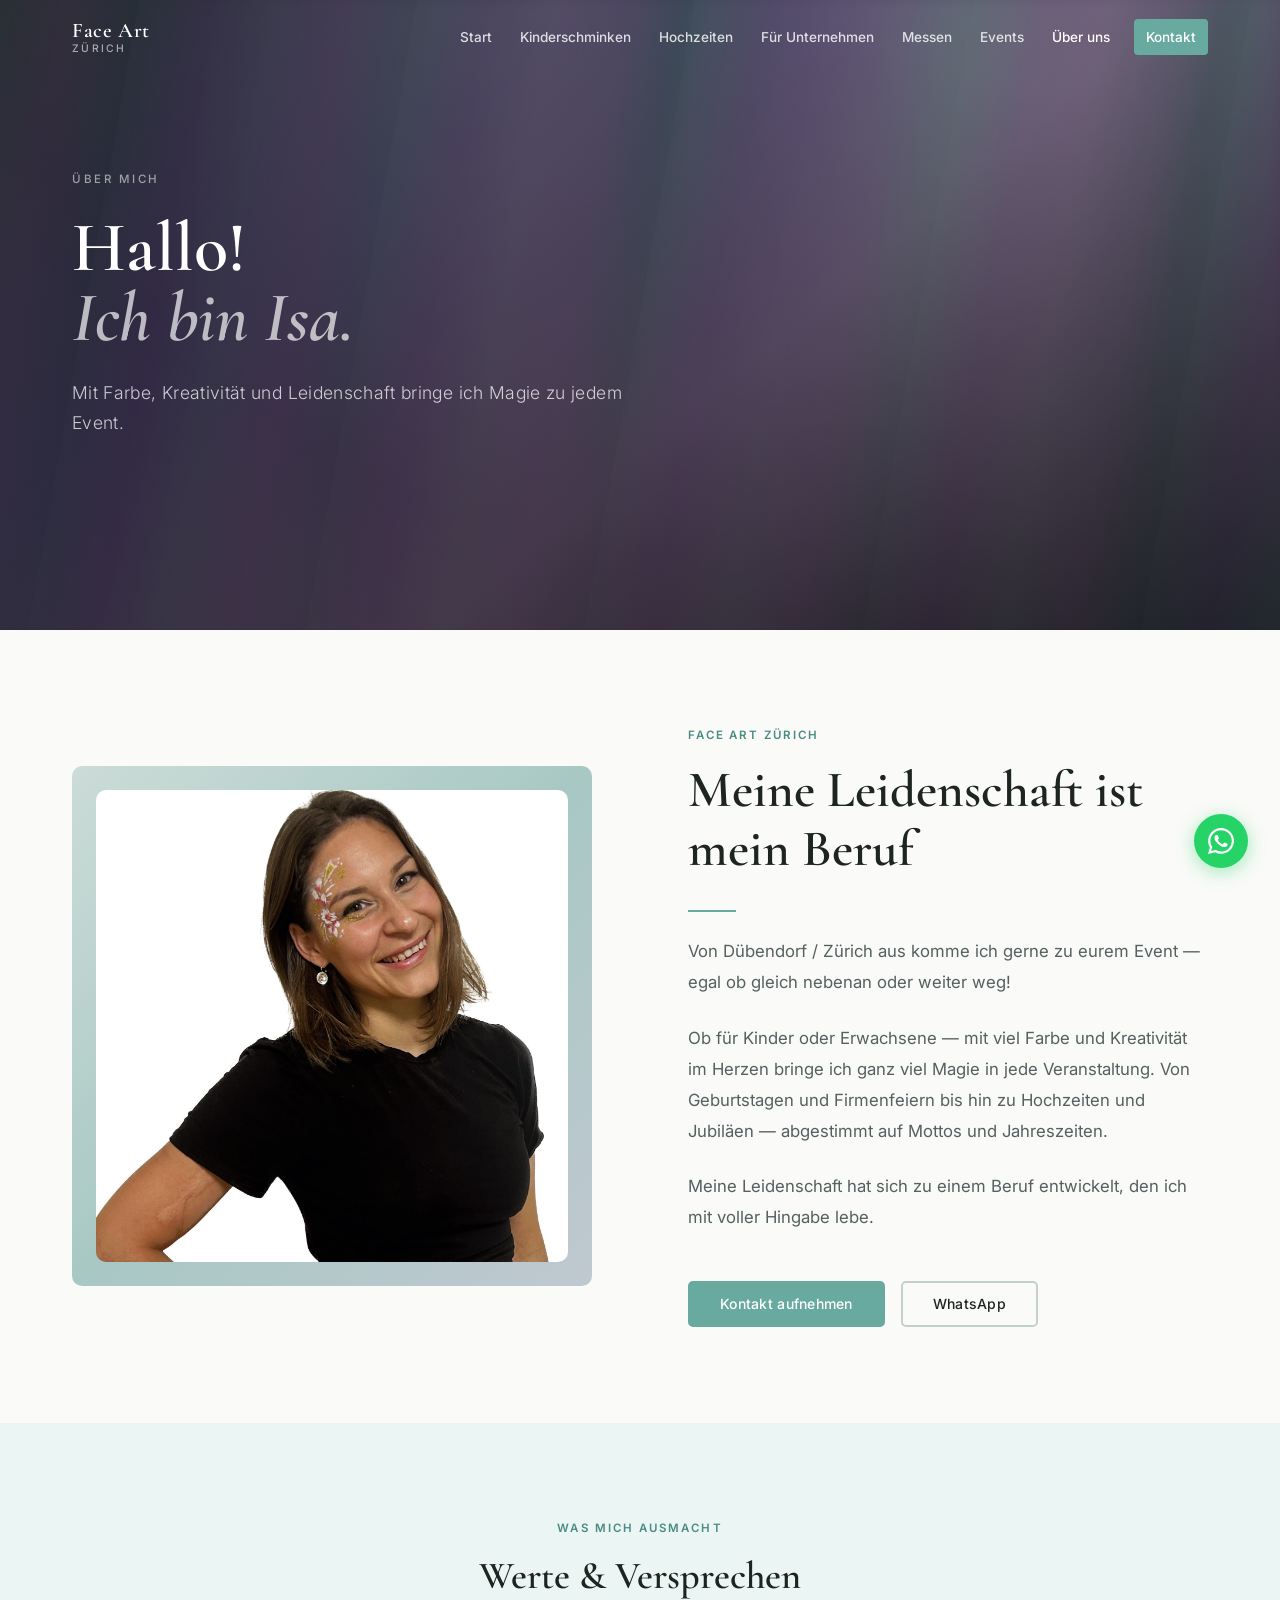
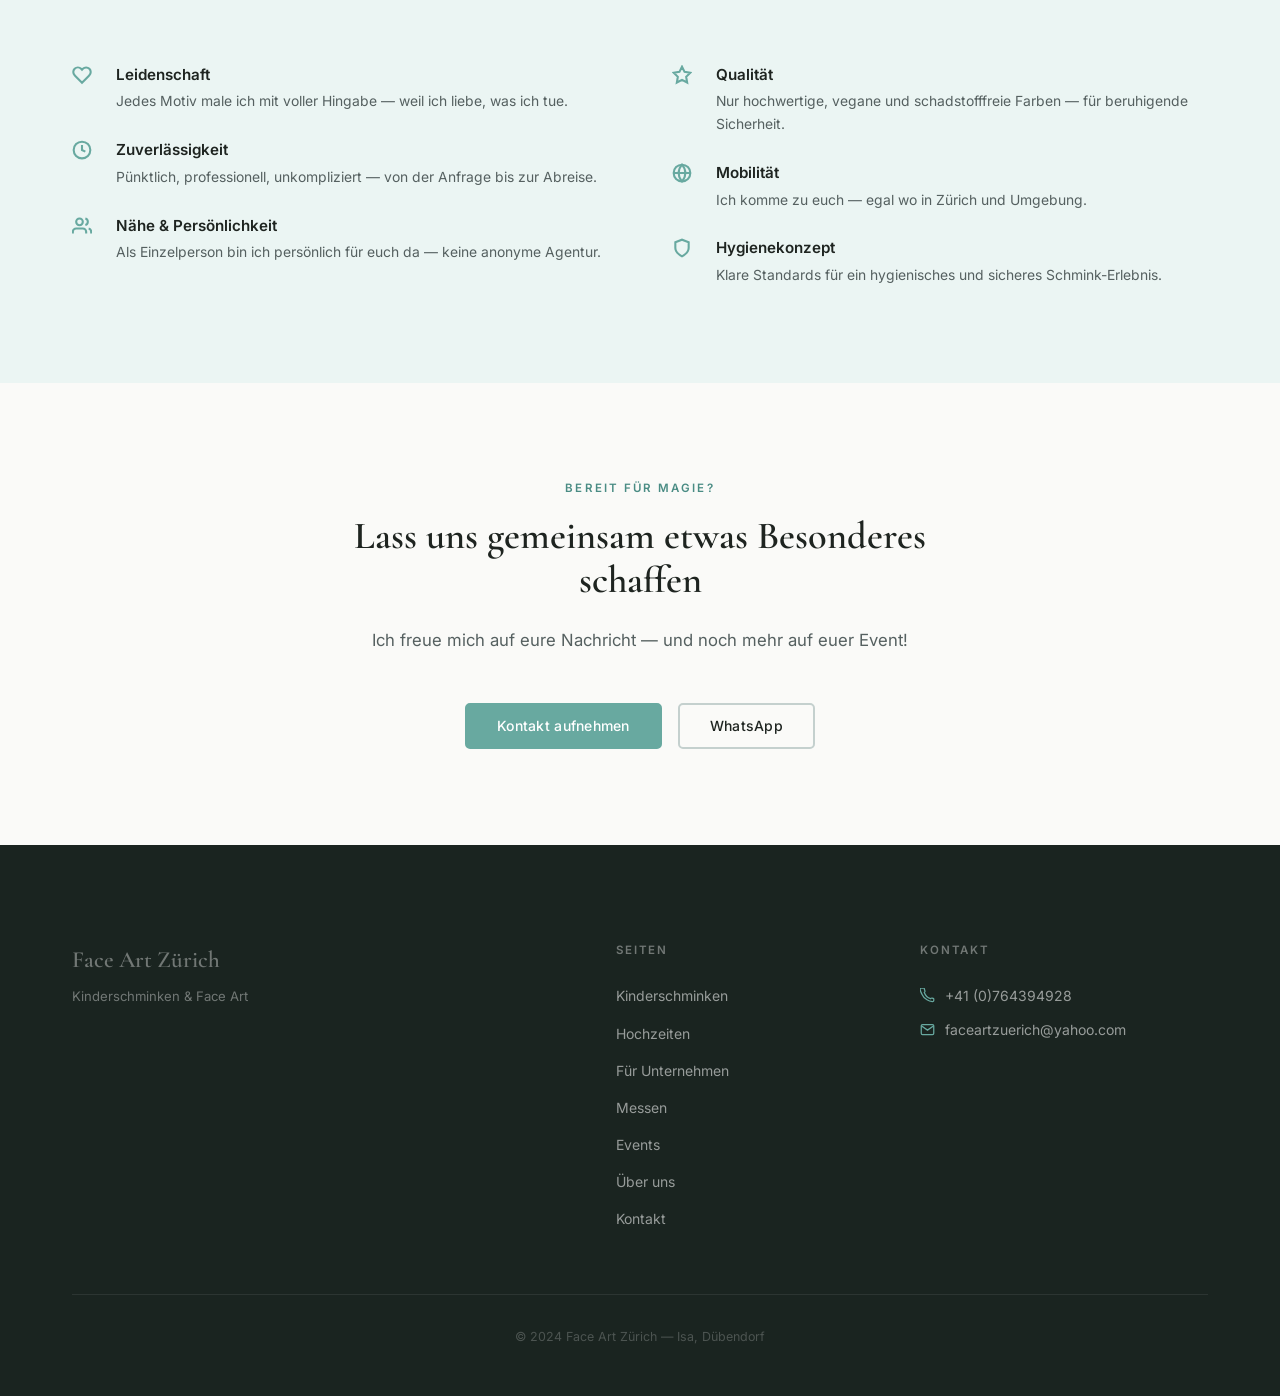
==== commit 93ae8094: "SEO: canonical tags, non-blocking fonts, fetchpriority, sitemap, footer nav - Canonical <link> added" ====
--- a/about.html
+++ b/about.html
@@ -3,11 +3,12 @@
 <head>
   <meta charset="UTF-8" />
   <meta name="viewport" content="width=device-width, initial-scale=1.0" />
+  <link rel="canonical" href="https://www.faceartzuerich.ch/about.html">
   <title>Über Isa — Face Art Zürich</title>
   <meta name="description" content="Hallo, ich bin Isa — professionelle Face Art Künstlerin aus Dübendorf/Zürich. Ich bringe Farbe, Kreativität und Magie zu jedem Event.">
-  <link rel="preconnect" href="https://fonts.googleapis.com">
-  <link rel="preconnect" href="https://fonts.gstatic.com" crossorigin>
   <link rel="stylesheet" href="src/css/main.css" />
+  <link rel="preload" as="style" href="https://fonts.googleapis.com/css2?family=Cormorant+Garamond:ital,wght@0,400;0,500;0,600;1,400;1,500;1,600&family=Inter:wght@300;400;500;600&display=swap" onload="this.onload=null;this.rel='stylesheet'">
+  <noscript><link rel="stylesheet" href="https://fonts.googleapis.com/css2?family=Cormorant+Garamond:ital,wght@0,400;0,500;0,600;1,400;1,500;1,600&family=Inter:wght@300;400;500;600&display=swap"></noscript>
 </head>
 <body class="page--about">
 
@@ -56,7 +57,7 @@
         <div class="about-intro">
 
           <div class="about-intro__img">
-            <img src="src/images/isa-face-art-zuerich.jpg" alt="Isa — Face Art Zürich" class="about-intro__photo">
+            <img src="src/images/isa-face-art-zuerich.jpg" alt="Isa — Face Art Zürich" class="about-intro__photo" width="1724" height="1611">
           </div>
 
           <div>
@@ -167,9 +168,12 @@
         </div>
         <div>
           <p class="footer__heading">Seiten</p>
-          <nav class="footer__links" aria-label="Footer Navigation">
+                    <nav class="footer__links" aria-label="Footer Navigation">
             <a href="kinderschminken.html">Kinderschminken</a>
+            <a href="hochzeiten.html">Hochzeiten</a>
             <a href="unternehmen.html">Für Unternehmen</a>
+            <a href="messen.html">Messen</a>
+            <a href="events.html">Events</a>
             <a href="about.html">Über uns</a>
             <a href="kontakt.html">Kontakt</a>
           </nav>
--- a/src/css/main.css
+++ b/src/css/main.css
@@ -3,7 +3,6 @@
    Modern & Elegant | Mintgrün + Creme
    =================================================== */
 
-@import url('https://fonts.googleapis.com/css2?family=Cormorant+Garamond:ital,wght@0,400;0,500;0,600;1,400;1,500;1,600&family=Inter:wght@300;400;500;600&display=swap');
 
 /* ===== 1. CSS Variables ===== */
 :root {
@@ -875,7 +874,8 @@
 .page--about .hero--sub .hero__bg,
 .page--kontakt .hero--sub .hero__bg,
 .page--hochzeiten .hero--sub .hero__bg,
-.page--events .hero--sub .hero__bg {
+.page--events .hero--sub .hero__bg,
+.page--messen .hero--sub .hero__bg {
   background: linear-gradient(140deg, #1C1420 0%, #3C2050 30%, #6E3C6A 58%, #3A1830 85%, #1C1020 100%);
 }
 
@@ -2246,10 +2246,10 @@
 }
 .newsletter-section__title {
   font-family: var(--font-display);
-  font-size: clamp(2.4rem, 5vw, 3.8rem);
+  font-size: clamp(1.8rem, 3vw, 2.4rem);
   font-weight: 500;
   color: #fff;
-  line-height: 1.1;
+  line-height: 1.15;
   margin-bottom: var(--sp-3);
 }
 .newsletter-section__title em {
@@ -2263,34 +2263,34 @@
   margin-bottom: var(--sp-8);
 }
 
-/* --- Option cards --- */
+/* --- Option chips --- */
 .newsletter-section__options {
-  display: grid;
-  grid-template-columns: 1fr 1fr;
-  gap: var(--sp-3);
-  margin-bottom: var(--sp-8);
-  text-align: left;
+  display: flex;
+  flex-wrap: wrap;
+  justify-content: center;
+  gap: var(--sp-2);
+  margin-bottom: var(--sp-6);
 }
 .nl-option {
-  display: flex;
-  flex-direction: column;
-  gap: var(--sp-3);
-  padding: var(--sp-5);
-  border: 1.5px solid rgba(255,255,255,.1);
-  border-radius: var(--radius);
+  display: inline-flex;
+  align-items: center;
+  gap: .55rem;
+  padding: .5rem 1rem .5rem .65rem;
+  border: 1.5px solid rgba(255,255,255,.12);
+  border-radius: 100px;
   cursor: pointer;
   transition: border-color var(--t), background var(--t);
-  background: rgba(255,255,255,.03);
+  background: rgba(255,255,255,.04);
   user-select: none;
   position: relative;
 }
 .nl-option:hover {
   border-color: rgba(104,169,160,.45);
-  background: rgba(104,169,160,.06);
+  background: rgba(104,169,160,.07);
 }
 .nl-option.is-active {
   border-color: var(--mint);
-  background: rgba(104,169,160,.11);
+  background: rgba(104,169,160,.13);
 }
 .nl-option__checkbox {
   position: absolute;
@@ -2298,14 +2298,9 @@
   width: 0;
   height: 0;
 }
-.nl-option__header {
-  display: flex;
-  align-items: center;
-  justify-content: space-between;
-}
 .nl-option__icon {
-  width: 38px;
-  height: 38px;
+  width: 28px;
+  height: 28px;
   background: rgba(104,169,160,.15);
   border-radius: 50%;
   display: flex;
@@ -2314,10 +2309,16 @@
   color: var(--mint);
   flex-shrink: 0;
 }
-.nl-option__icon svg { width: 18px; height: 18px; }
+.nl-option__icon svg { width: 14px; height: 14px; }
+.nl-option__title {
+  font-weight: 600;
+  color: #fff;
+  font-size: .88rem;
+  white-space: nowrap;
+}
 .nl-option__check {
-  width: 22px;
-  height: 22px;
+  width: 18px;
+  height: 18px;
   border: 1.5px solid rgba(255,255,255,.2);
   border-radius: 50%;
   display: flex;
@@ -2325,24 +2326,14 @@
   justify-content: center;
   transition: all var(--t);
   flex-shrink: 0;
-}
-.nl-option__check svg { width: 12px; height: 12px; opacity: 0; transition: opacity var(--t); stroke: #fff; }
+  margin-left: .15rem;
+}
+.nl-option__check svg { width: 10px; height: 10px; opacity: 0; transition: opacity var(--t); stroke: #fff; }
 .nl-option.is-active .nl-option__check {
   background: var(--mint);
   border-color: var(--mint);
 }
 .nl-option.is-active .nl-option__check svg { opacity: 1; }
-.nl-option__title {
-  font-weight: 600;
-  color: #fff;
-  font-size: .92rem;
-  margin-bottom: .25rem;
-}
-.nl-option__text {
-  font-size: .8rem;
-  color: rgba(255,255,255,.45);
-  line-height: 1.65;
-}
 
 /* --- Form --- */
 .nl-form__field {
@@ -2441,7 +2432,6 @@
 
 /* --- Responsive --- */
 @media (max-width: 600px) {
-  .newsletter-section__options { grid-template-columns: 1fr; }
   .nl-form__field {
     flex-direction: column;
     border-radius: var(--radius);
@@ -2456,306 +2446,45 @@
    MESSEN PAGE — Kids Experience Activation
    =================================================== */
 
-/* ---- Hero ---- */
-.messen-hero {
-  background-color: var(--text);
-  padding-top: var(--nav-h);
-  overflow: hidden;
-}
-
-.messen-hero__content {
-  max-width: var(--max-w);
-  margin: 0 auto;
-  padding: 0 var(--sp-4);
-  display: grid;
-  grid-template-columns: 1fr 1fr;
-  align-items: center;
-  min-height: calc(100vh - var(--nav-h));
-  gap: var(--sp-8);
-}
-
-.messen-hero__text {
-  padding: var(--sp-12) 0;
-}
-
-.messen-hero__eyebrow {
-  font-family: var(--font-body);
-  font-size: .72rem;
-  font-weight: 600;
-  letter-spacing: .18em;
-  text-transform: uppercase;
-  color: var(--mint);
-  margin-bottom: var(--sp-3);
-}
-
-.messen-hero__title {
-  font-family: var(--font-display);
-  font-size: clamp(2.8rem, 5.5vw, 5rem);
-  font-weight: 600;
-  line-height: 1.05;
-  color: var(--white);
-  margin-bottom: var(--sp-4);
-  letter-spacing: -.02em;
-}
-
-.messen-hero__title em {
-  display: block;
-  color: var(--mint);
-  font-style: italic;
-}
-
-.messen-hero__subtitle {
-  font-size: 1.05rem;
-  color: rgba(255,255,255,.6);
-  line-height: 1.75;
-  max-width: 460px;
-  margin-bottom: var(--sp-6);
-}
-
-.messen-hero__stats {
-  display: flex;
-  gap: var(--sp-4);
+/* ---- Stats row (inline in feature body) ---- */
+.messen-stats {
+  display: flex;
+  align-items: center;
+  gap: var(--sp-6);
   flex-wrap: wrap;
-  margin-bottom: var(--sp-6);
+  margin: var(--sp-4) 0;
   padding: var(--sp-4) 0;
-  border-top: 1px solid rgba(255,255,255,.1);
-  border-bottom: 1px solid rgba(255,255,255,.1);
+  border-top: 1px solid var(--border);
+  border-bottom: 1px solid var(--border);
 }
 
 .messen-stat {
   display: flex;
   flex-direction: column;
-  gap: .25rem;
+  gap: .2rem;
 }
 
 .messen-stat__value {
   font-family: var(--font-display);
   font-size: 2rem;
   font-weight: 600;
-  color: var(--mint);
+  color: var(--mint-dark);
   line-height: 1;
 }
 
 .messen-stat__label {
-  font-size: .72rem;
-  font-weight: 500;
-  letter-spacing: .04em;
-  color: rgba(255,255,255,.45);
-  text-transform: uppercase;
-}
-
-.messen-hero__cta {
-  display: flex;
-  gap: var(--sp-2);
-  flex-wrap: wrap;
-}
-
-.messen-hero__visual {
-  position: relative;
-  height: 100%;
-  min-height: 480px;
-  display: flex;
-  align-items: stretch;
-}
-
-.messen-hero__img {
-  width: 100%;
-  height: 100%;
-  object-fit: cover;
-  object-position: center 20%;
-  filter: brightness(.88) saturate(1.05);
-}
-
-.messen-hero__badge {
-  position: absolute;
-  bottom: var(--sp-4);
-  left: var(--sp-4);
-  background: rgba(30,36,32,.85);
-  backdrop-filter: blur(8px);
-  -webkit-backdrop-filter: blur(8px);
-  border: 1px solid rgba(255,255,255,.12);
-  border-radius: 100px;
-  padding: .5rem 1rem .5rem .6rem;
   font-size: .78rem;
-  font-weight: 600;
-  color: rgba(255,255,255,.9);
-  display: flex;
-  align-items: center;
-  gap: .4rem;
-}
-
-.messen-hero__badge svg {
-  width: 16px;
-  height: 16px;
-  stroke: var(--mint);
+  color: var(--text-mid);
+}
+
+.messen-stat-divider {
+  width: 1px;
+  height: 40px;
+  background: var(--border);
   flex-shrink: 0;
 }
 
-/* ---- Value Pillars ---- */
-.messen-pillars {
-  display: grid;
-  grid-template-columns: repeat(3, 1fr);
-  gap: var(--sp-4);
-}
-
-.messen-pillar {
-  background: var(--white);
-  border: 1px solid var(--border);
-  border-radius: var(--radius);
-  padding: var(--sp-6) var(--sp-4);
-  transition: box-shadow var(--t), transform var(--t);
-}
-
-.messen-pillar:hover {
-  box-shadow: var(--shadow-md);
-  transform: translateY(-3px);
-}
-
-.messen-pillar__icon {
-  width: 48px;
-  height: 48px;
-  background: var(--mint-light);
-  border-radius: 12px;
-  display: flex;
-  align-items: center;
-  justify-content: center;
-  margin-bottom: var(--sp-3);
-}
-
-.messen-pillar__icon svg {
-  width: 22px;
-  height: 22px;
-  stroke: var(--mint-dark);
-}
-
-.messen-pillar__title {
-  font-family: var(--font-display);
-  font-size: 1.3rem;
-  font-weight: 600;
-  color: var(--text);
-  margin-bottom: var(--sp-2);
-}
-
-.messen-pillar__text {
-  font-size: .92rem;
-  color: var(--text-mid);
-  line-height: 1.7;
-}
-
-/* ---- Use Cases ---- */
-.messen-usecases {
-  display: grid;
-  grid-template-columns: repeat(4, 1fr);
-  gap: var(--sp-3);
-}
-
-.messen-usecase {
-  padding: var(--sp-4);
-  border-radius: var(--radius);
-  border: 1.5px solid var(--border);
-  transition: border-color var(--t), box-shadow var(--t);
-}
-
-.messen-usecase:hover {
-  border-color: var(--mint);
-  box-shadow: var(--shadow-sm);
-}
-
-.messen-usecase__icon {
-  width: 40px;
-  height: 40px;
-  background: var(--mint-light);
-  border-radius: 10px;
-  display: flex;
-  align-items: center;
-  justify-content: center;
-  margin-bottom: var(--sp-3);
-}
-
-.messen-usecase__icon svg {
-  width: 20px;
-  height: 20px;
-  stroke: var(--mint-dark);
-}
-
-.messen-usecase__title {
-  font-family: var(--font-display);
-  font-size: 1.1rem;
-  font-weight: 600;
-  color: var(--text);
-  margin-bottom: var(--sp-1);
-  line-height: 1.3;
-}
-
-.messen-usecase__text {
-  font-size: .85rem;
-  color: var(--text-mid);
-  line-height: 1.65;
-}
-
-/* ---- Pricing ---- */
-.messen-pricing {
-  display: grid;
-  grid-template-columns: 340px 1fr;
-  gap: var(--sp-8);
-  align-items: start;
-  max-width: 900px;
-  margin: 0 auto;
-}
-
-.messen-pricing__card {
-  background: var(--text);
-  border-radius: var(--radius);
-  padding: var(--sp-6);
-  color: var(--white);
-}
-
-.messen-pricing__label {
-  font-size: .72rem;
-  font-weight: 600;
-  letter-spacing: .18em;
-  text-transform: uppercase;
-  color: var(--mint);
-  margin-bottom: var(--sp-3);
-}
-
-.messen-pricing__amount {
-  font-family: var(--font-display);
-  font-size: 3.5rem;
-  font-weight: 600;
-  color: var(--white);
-  line-height: 1;
-}
-
-.messen-pricing__unit {
-  font-size: .85rem;
-  color: rgba(255,255,255,.5);
-  margin-top: .25rem;
-  margin-bottom: var(--sp-4);
-}
-
-.messen-pricing__list {
-  list-style: none;
-  display: flex;
-  flex-direction: column;
-  gap: var(--sp-2);
-}
-
-.messen-pricing__list li {
-  font-size: .875rem;
-  color: rgba(255,255,255,.65);
-  display: flex;
-  align-items: flex-start;
-  gap: .5rem;
-}
-
-.messen-pricing__list li::before {
-  content: '–';
-  color: var(--mint);
-  flex-shrink: 0;
-}
-
-/* ---- select styling ---- */
+/* ---- Select styling ---- */
 .contact-form__select {
   appearance: none;
   -webkit-appearance: none;
@@ -2767,37 +2496,8 @@
 }
 
 /* ---- Responsive ---- */
-@media (max-width: 900px) {
-  .messen-hero__content {
-    grid-template-columns: 1fr;
-    min-height: auto;
-  }
-  .messen-hero__visual {
-    min-height: 280px;
-    order: -1;
-  }
-  .messen-hero__text {
-    padding: var(--sp-8) 0;
-  }
-  .messen-pillars {
-    grid-template-columns: 1fr;
-  }
-  .messen-usecases {
-    grid-template-columns: repeat(2, 1fr);
-  }
-  .messen-pricing {
-    grid-template-columns: 1fr;
-  }
-}
-
 @media (max-width: 600px) {
-  .messen-hero__stats {
-    gap: var(--sp-4);
-  }
-  .messen-usecases {
-    grid-template-columns: 1fr;
-  }
-  .messen-stat__value {
-    font-size: 1.6rem;
-  }
-}
+  .messen-stat-divider { display: none; }
+  .messen-stats { gap: var(--sp-4); }
+  .messen-stat__value { font-size: 1.6rem; }
+}
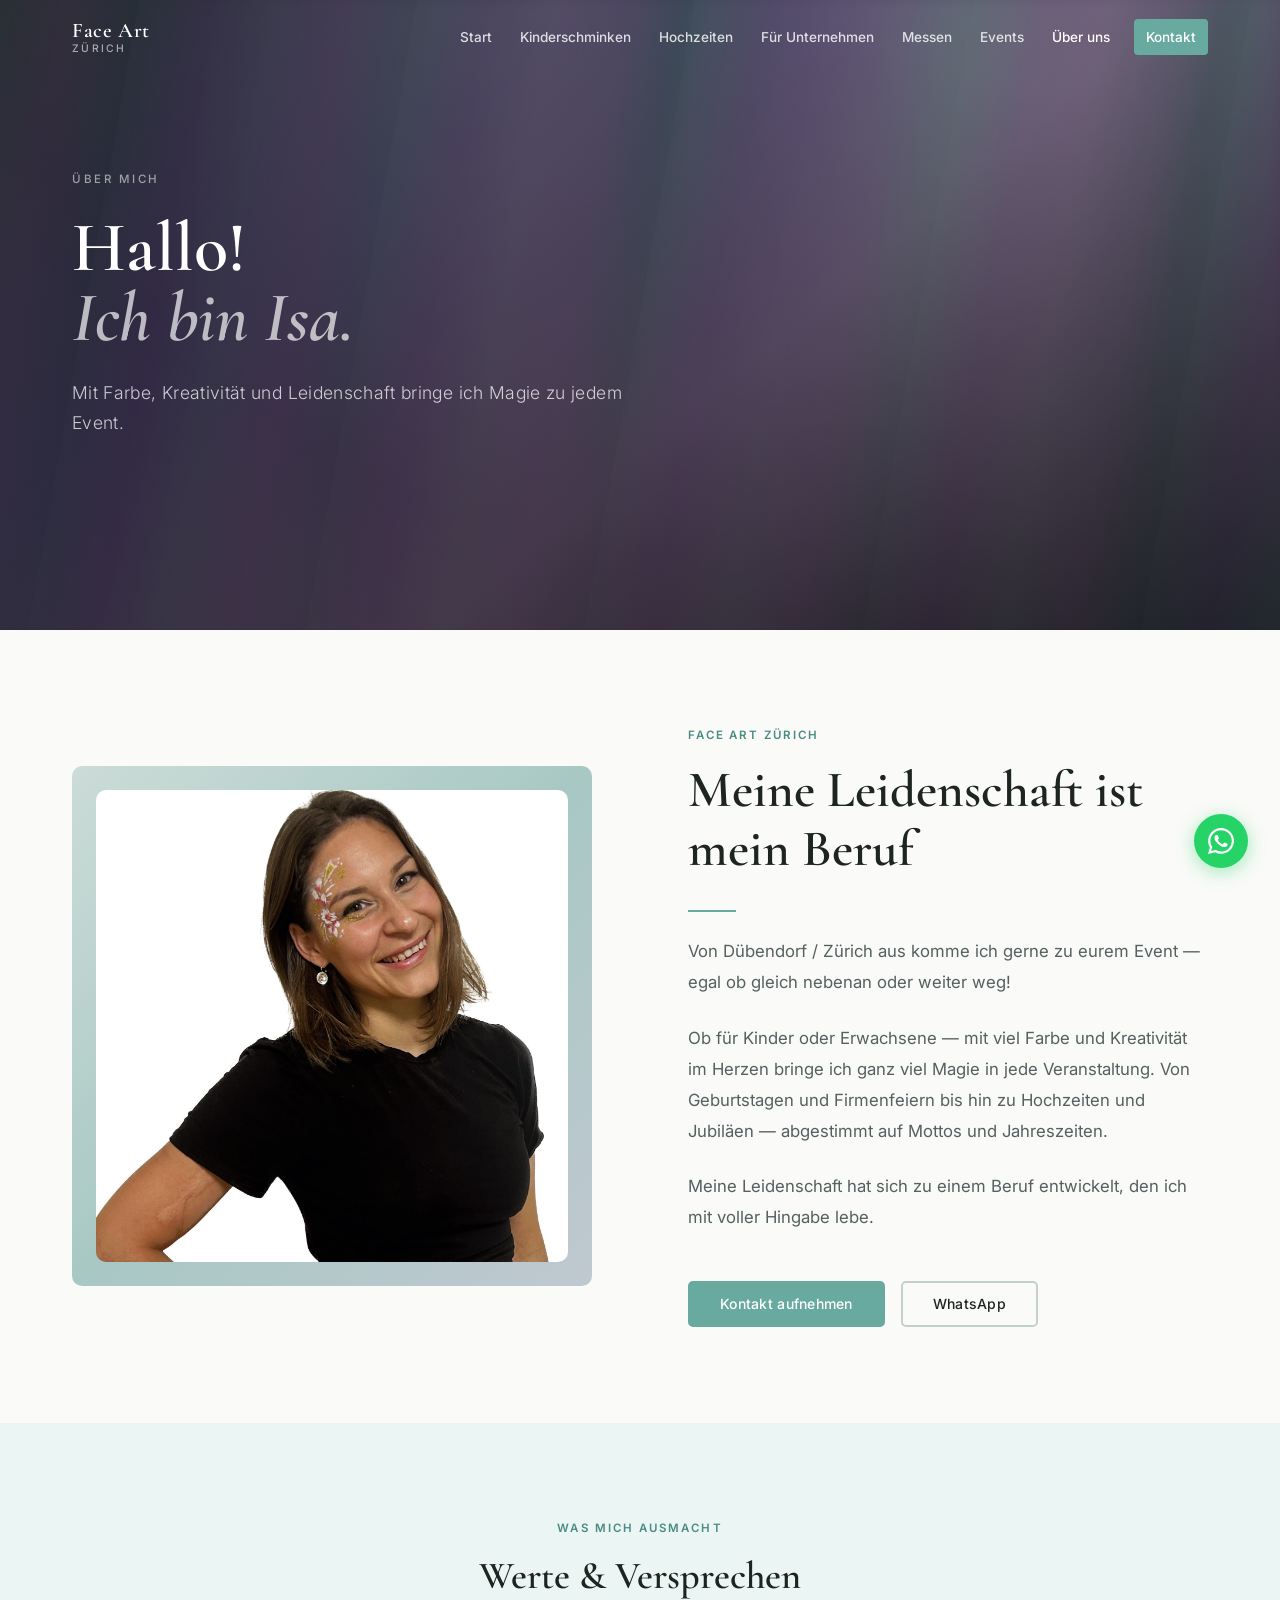
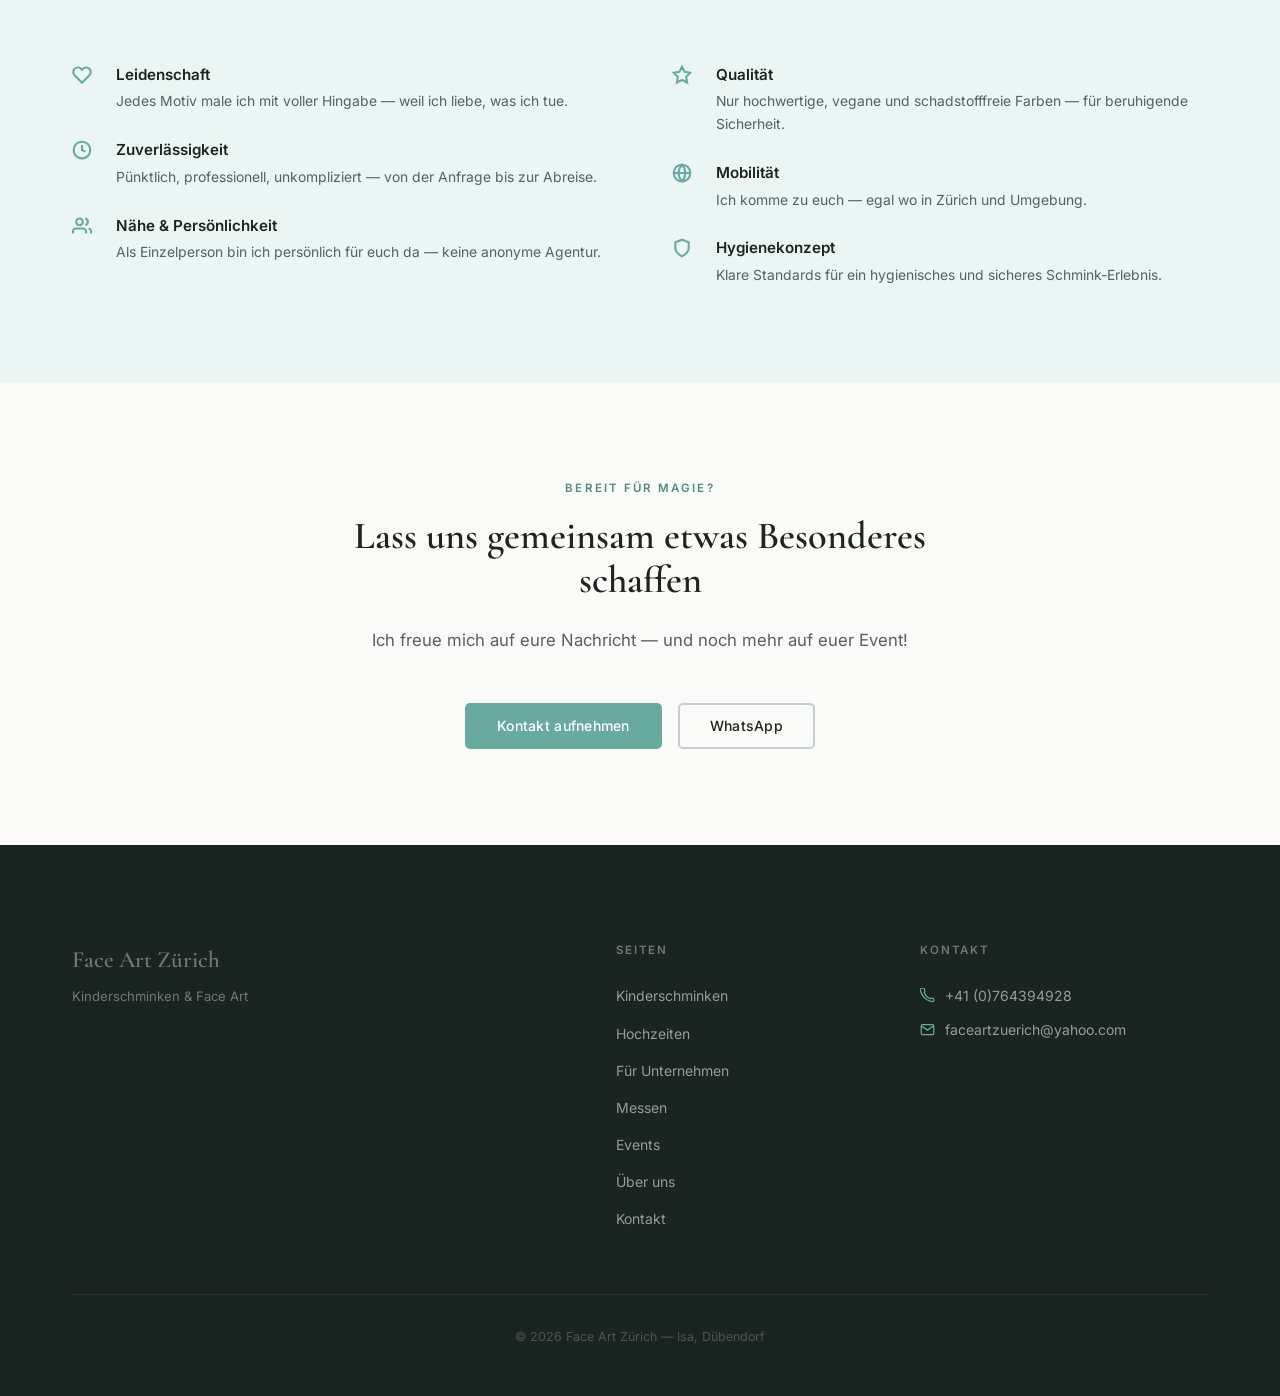
==== commit 9c1acb15: "SEO: copyright 2026, favicon, robots.txt, geo-keywords - Copyright year updated 2024 → 2026 on all 8" ====
--- a/about.html
+++ b/about.html
@@ -2,6 +2,7 @@
 <html lang="de">
 <head>
   <meta charset="UTF-8" />
+  <link rel="icon" href="favicon.svg" type="image/svg+xml">
   <meta name="viewport" content="width=device-width, initial-scale=1.0" />
   <link rel="canonical" href="https://www.faceartzuerich.ch/about.html">
   <title>Über Isa — Face Art Zürich</title>
@@ -193,7 +194,7 @@
         </div>
       </div>
       <div class="footer__bottom">
-        <p>© 2024 Face Art Zürich — Isa, Dübendorf</p>
+        <p>© 2026 Face Art Zürich — Isa, Dübendorf</p>
       </div>
     </div>
   </footer>
--- a/src/css/main.css
+++ b/src/css/main.css
@@ -2501,3 +2501,137 @@
   .messen-stats { gap: var(--sp-4); }
   .messen-stat__value { font-size: 1.6rem; }
 }
+
+/* ===================================================
+   FAQ Section
+   =================================================== */
+
+.faq-section { background: var(--cream); }
+
+.faq__header {
+  text-align: center;
+  margin-bottom: var(--sp-8);
+}
+
+.faq__card {
+  max-width: 720px;
+  margin: 0 auto;
+  background: #fff;
+  border: 1px solid var(--border);
+  border-radius: 16px;
+  box-shadow: 0 4px 28px rgba(0,0,0,.07);
+  overflow: hidden;
+}
+
+.faq__card-title {
+  font-family: var(--font-display);
+  font-size: 1.5rem;
+  font-weight: 600;
+  color: var(--text-dark);
+  padding: var(--sp-6) var(--sp-6) var(--sp-4);
+}
+
+/* --- Item --- */
+.faq__item {
+  border-top: 1px solid var(--border);
+}
+
+.faq__btn {
+  display: flex;
+  align-items: center;
+  justify-content: space-between;
+  width: 100%;
+  padding: var(--sp-4) var(--sp-6);
+  background: transparent;
+  border: none;
+  cursor: pointer;
+  text-align: left;
+  gap: var(--sp-4);
+  transition: background var(--t);
+}
+.faq__btn:hover { background: rgba(104,169,160,.05); }
+
+.faq__btn-left {
+  display: flex;
+  align-items: center;
+  gap: var(--sp-3);
+  flex: 1;
+  min-width: 0;
+}
+
+.faq__icon {
+  width: 32px;
+  height: 32px;
+  border-radius: 50%;
+  background: rgba(104,169,160,.12);
+  display: flex;
+  align-items: center;
+  justify-content: center;
+  color: var(--mint);
+  flex-shrink: 0;
+}
+.faq__icon svg { width: 15px; height: 15px; }
+
+.faq__btn-text {
+  font-weight: 600;
+  font-size: .95rem;
+  color: var(--text-dark);
+  line-height: 1.45;
+}
+
+/* --- Plus / Minus toggle --- */
+.faq__toggle {
+  width: 28px;
+  height: 28px;
+  border: 1.5px solid var(--border);
+  border-radius: 50%;
+  display: flex;
+  align-items: center;
+  justify-content: center;
+  flex-shrink: 0;
+  position: relative;
+  transition: background var(--t), border-color var(--t);
+}
+.faq__item--open .faq__toggle {
+  background: var(--mint);
+  border-color: var(--mint);
+}
+.faq__toggle-icon {
+  position: absolute;
+  width: 14px;
+  height: 14px;
+  transition: opacity .22s ease;
+}
+.faq__toggle-icon svg {
+  width: 14px;
+  height: 14px;
+  stroke: var(--text-mid);
+}
+.faq__item--open .faq__toggle-icon svg { stroke: #fff; }
+.faq__toggle-plus  { opacity: 1; }
+.faq__toggle-minus { opacity: 0; }
+.faq__item--open .faq__toggle-plus  { opacity: 0; }
+.faq__item--open .faq__toggle-minus { opacity: 1; }
+
+/* --- Animated answer (grid trick — no JS height calc needed) --- */
+.faq__answer-wrap {
+  display: grid;
+  grid-template-rows: 0fr;
+  transition: grid-template-rows .35s ease;
+}
+.faq__item--open .faq__answer-wrap {
+  grid-template-rows: 1fr;
+}
+.faq__answer-inner { overflow: hidden; }
+.faq__answer {
+  padding: var(--sp-4) var(--sp-6) var(--sp-6);
+  font-size: .93rem;
+  color: var(--text-mid);
+  line-height: 1.8;
+  border-top: 1px solid var(--border);
+}
+
+@media (max-width: 600px) {
+  .faq__answer { padding: var(--sp-4) var(--sp-4) var(--sp-5); }
+  .faq__btn    { padding: var(--sp-4) var(--sp-4); }
+}
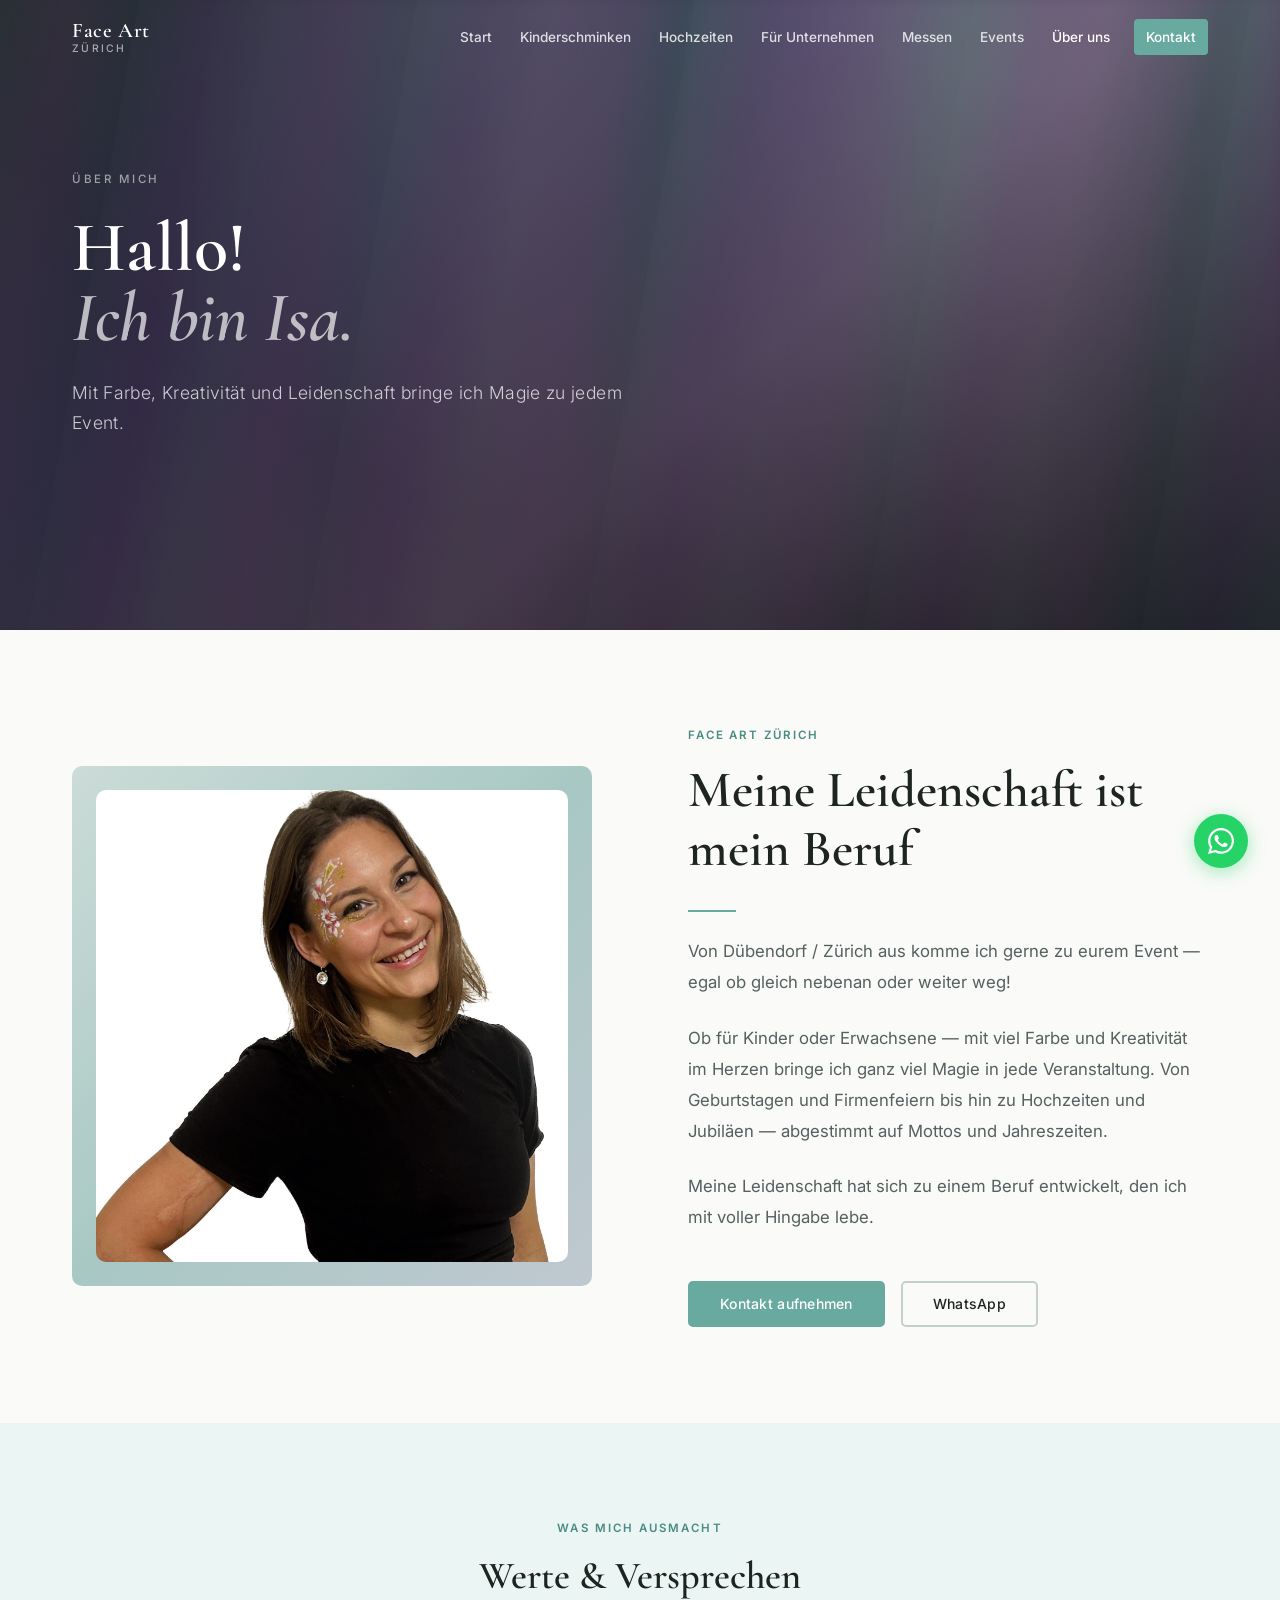
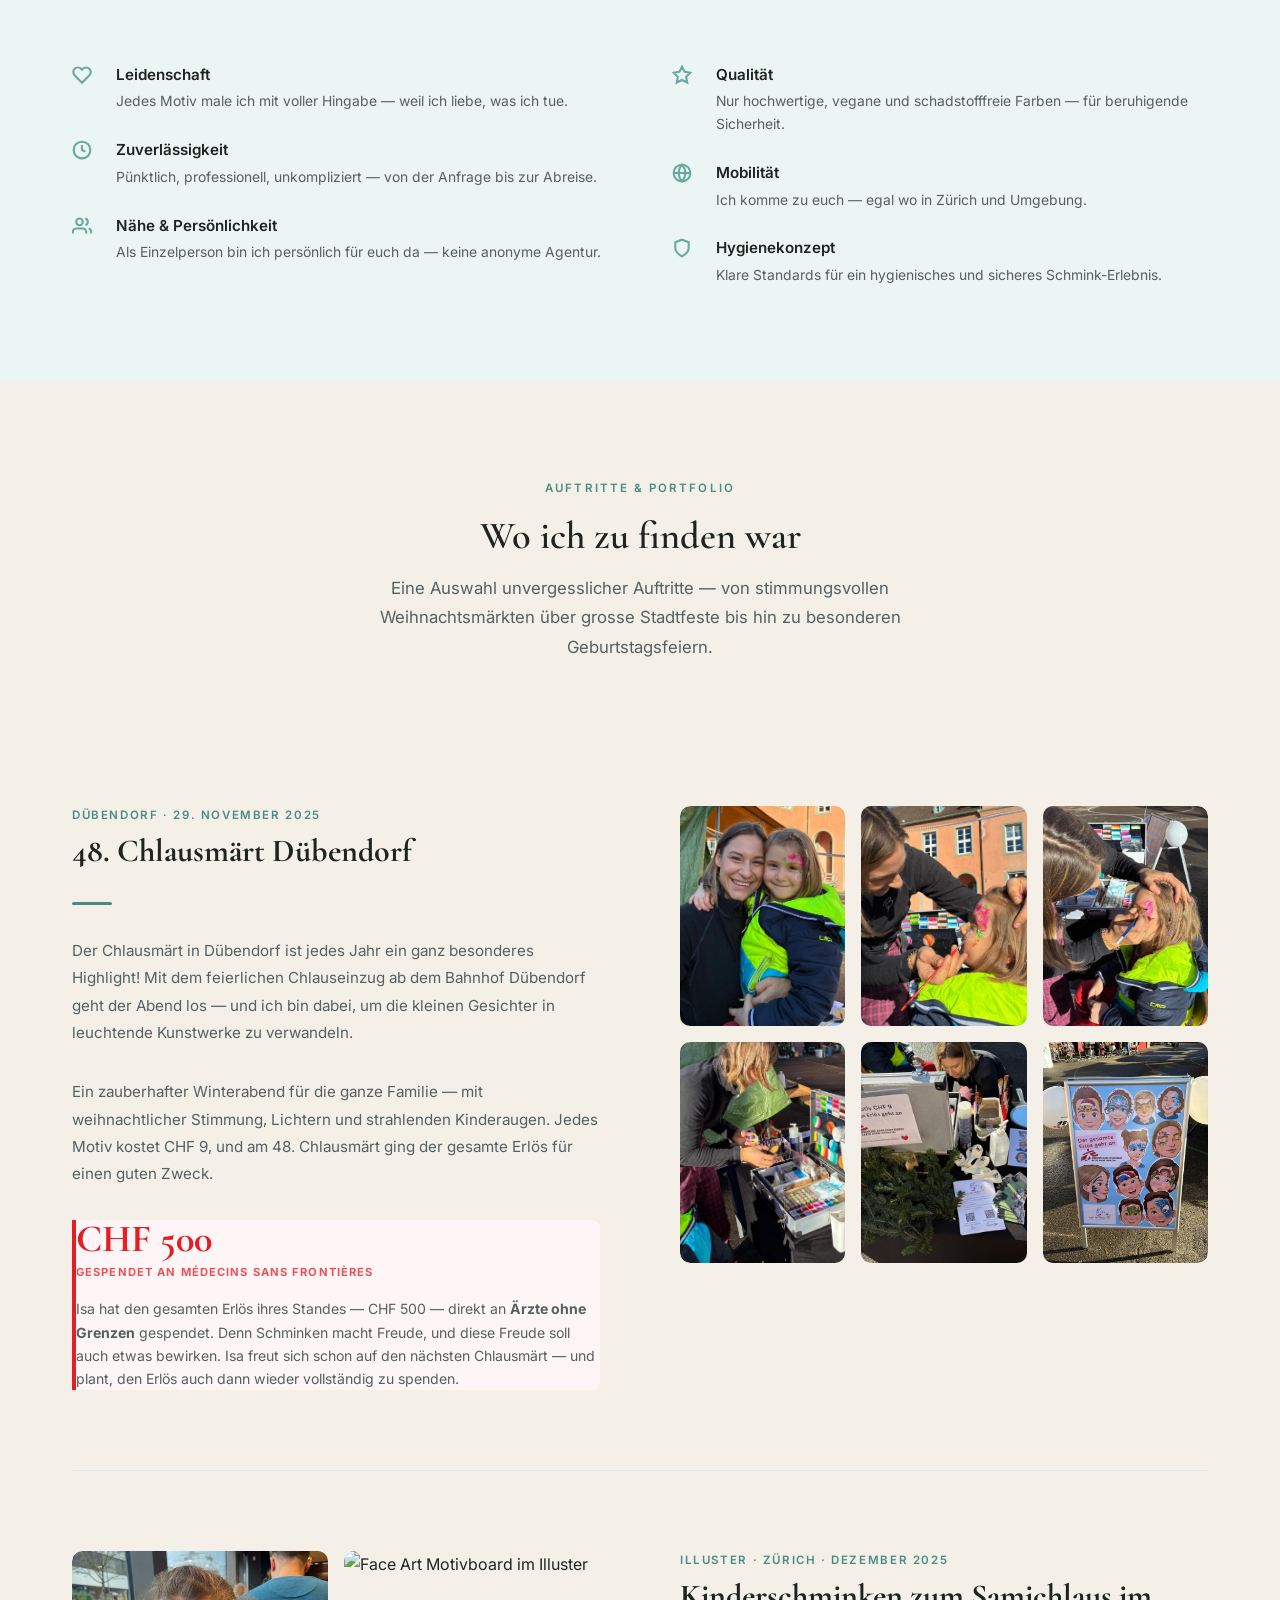
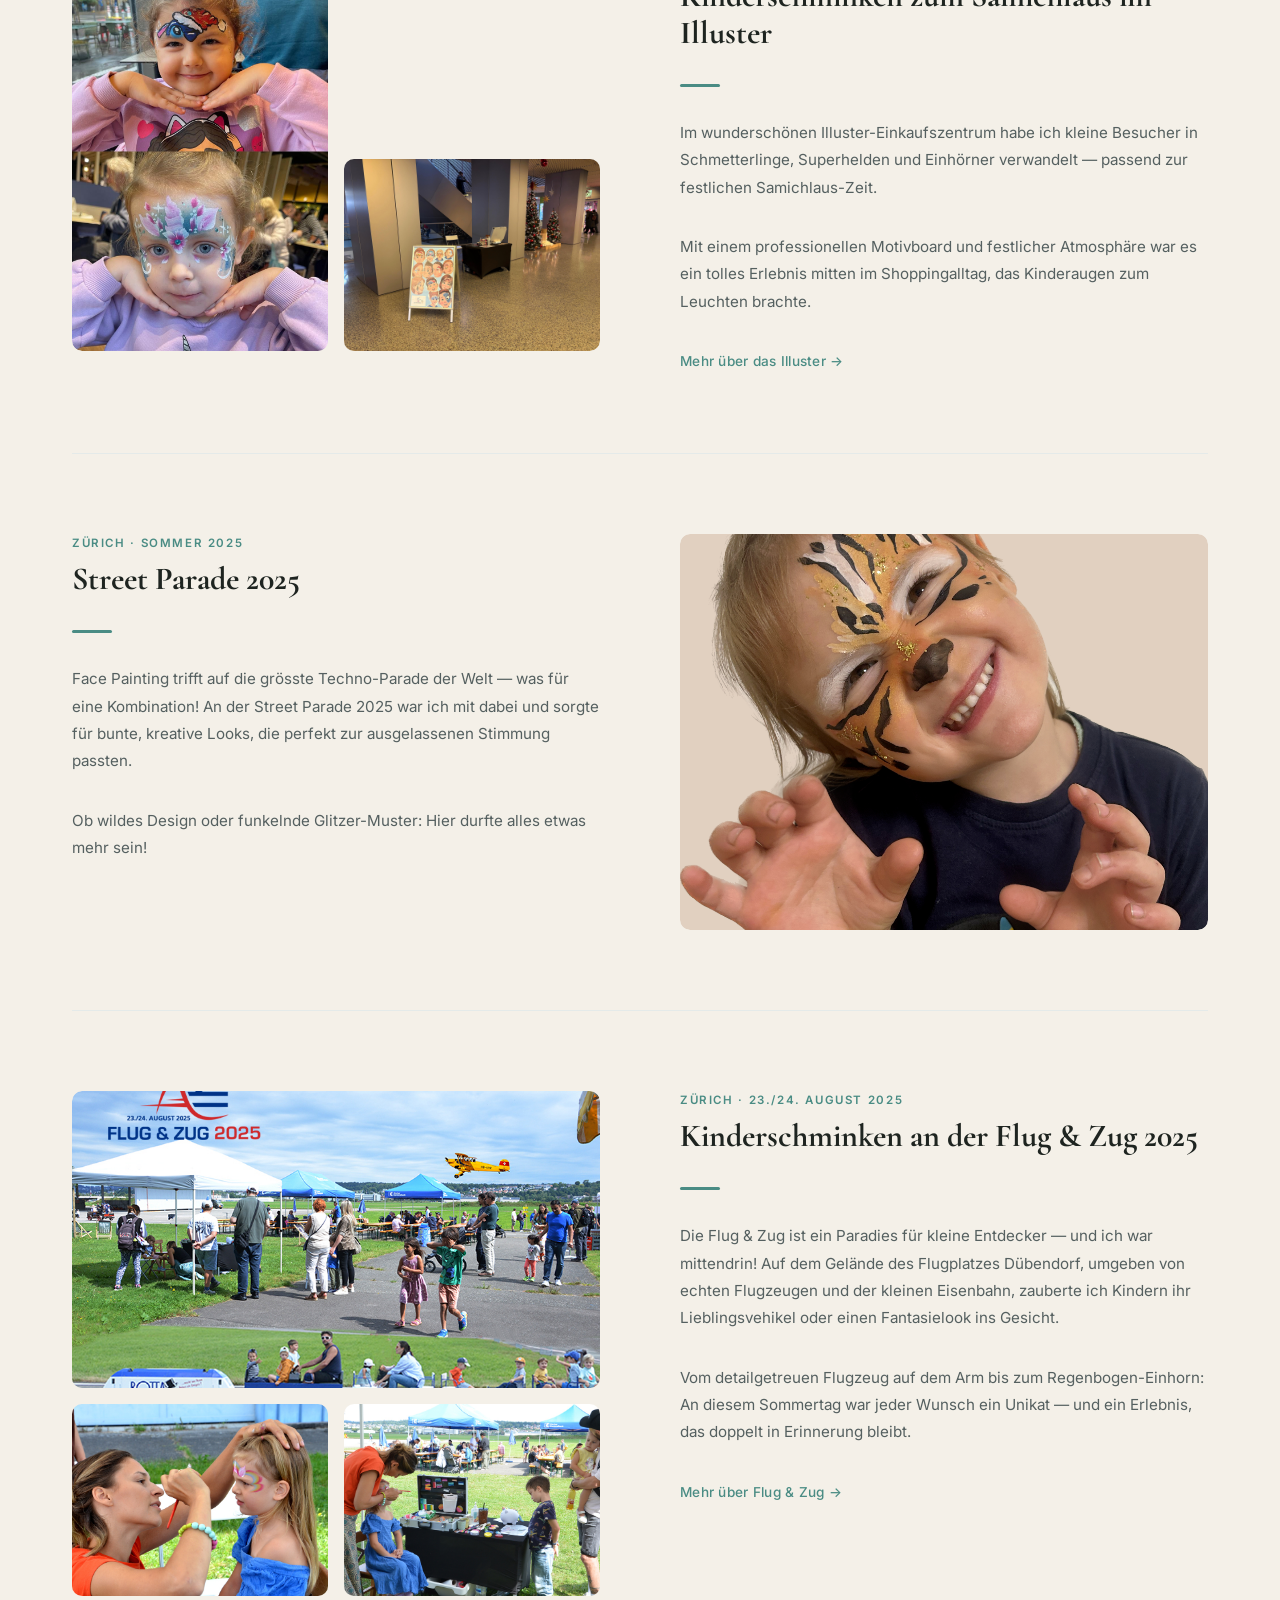
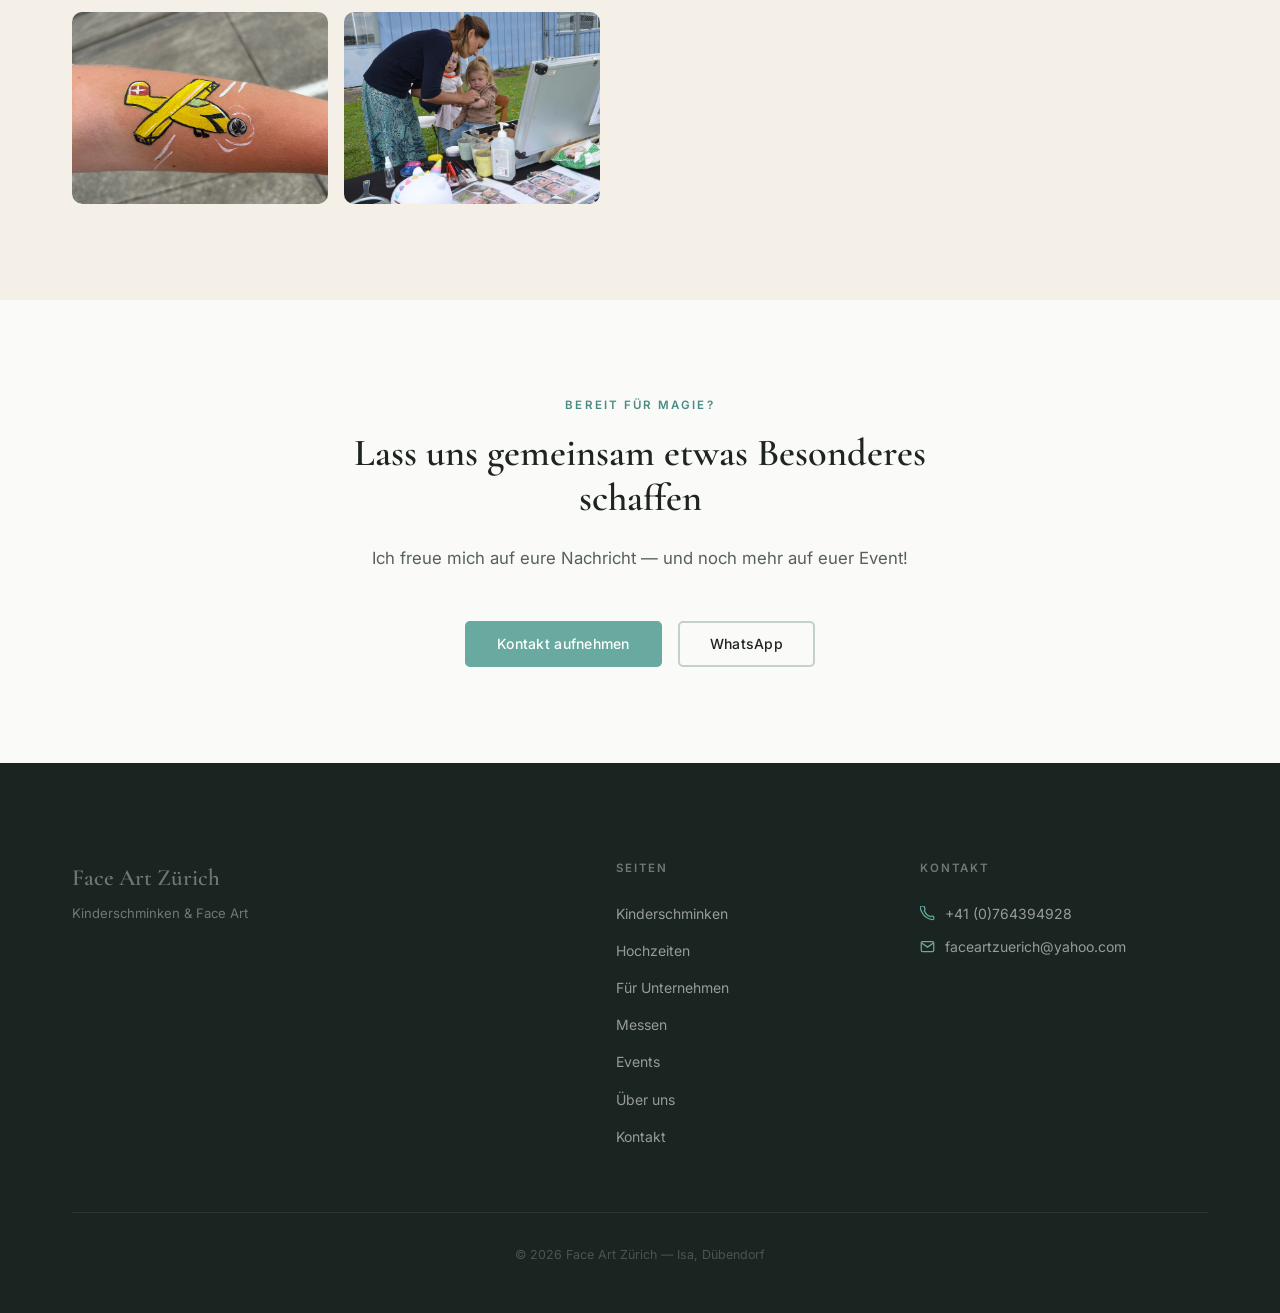
==== commit 17bc365b: "feat(about): Auftritte-Sektion integriert aus events.html" ====
--- a/about.html
+++ b/about.html
@@ -145,6 +145,98 @@
       </div>
     </section>
 
+    <!-- ========== AUFTRITTE & REFERENZEN ========== -->
+    <section class="section section--cream" id="auftritte">
+      <div class="container">
+
+        <header class="section__header section__header--center">
+          <span class="section__label">Auftritte &amp; Portfolio</span>
+          <h2 class="section__title">Wo ich zu finden war</h2>
+          <p class="section__subtitle">Eine Auswahl unvergesslicher Auftritte — von stimmungsvollen Weihnachtsmärkten über grosse Stadtfeste bis hin zu besonderen Geburtstagsfeiern.</p>
+        </header>
+
+        <!-- Event 1 — Chlausmärt Dübendorf -->
+        <article class="event-entry" id="chlausmaert">
+          <div class="event-entry__content">
+            <p class="event-entry__meta">Dübendorf · 29. November 2025</p>
+            <h2 class="event-entry__title">48. Chlausmärt Dübendorf</h2>
+            <div class="event-entry__divider"></div>
+            <p class="event-entry__text">Der Chlausmärt in Dübendorf ist jedes Jahr ein ganz besonderes Highlight! Mit dem feierlichen Chlauseinzug ab dem Bahnhof Dübendorf geht der Abend los — und ich bin dabei, um die kleinen Gesichter in leuchtende Kunstwerke zu verwandeln.</p>
+            <p class="event-entry__text">Ein zauberhafter Winterabend für die ganze Familie — mit weihnachtlicher Stimmung, Lichtern und strahlenden Kinderaugen. Jedes Motiv kostet CHF 9, und am 48. Chlausmärt ging der gesamte Erlös für einen guten Zweck.</p>
+
+            <div class="event-entry__donation">
+              <p class="event-entry__donation-amount">CHF 500</p>
+              <p class="event-entry__donation-label">gespendet an Médecins Sans Frontières</p>
+              <p class="event-entry__donation-text">Isa hat den gesamten Erlös ihres Standes — CHF 500 — direkt an <strong>Ärzte ohne Grenzen</strong> gespendet. Denn Schminken macht Freude, und diese Freude soll auch etwas bewirken. Isa freut sich schon auf den nächsten Chlausmärt — und plant, den Erlös auch dann wieder vollständig zu spenden.</p>
+            </div>
+          </div>
+          <div class="event-entry__gallery event-entry__gallery--6">
+            <img src="src/images/gallery/Events/Chlausmaert/isa-kind.jpeg" alt="Isa mit strahlender Kind am Chlausmärt" loading="lazy" width="751" height="991">
+            <img src="src/images/gallery/Events/Chlausmaert/painting.jpeg" alt="Isa beim Kinderschminken am Chlausmärt" loading="lazy" width="1196" height="969">
+            <img src="src/images/gallery/Events/Chlausmaert/painting-closeup.jpeg" alt="Detailaufnahme beim Schminken am Chlausmärt" loading="lazy" width="1106" height="1218">
+            <img src="src/images/gallery/Events/Chlausmaert/stand.jpeg" alt="Stand am Chlausmärt Dübendorf mit Farbpalette" loading="lazy" width="1210" height="919">
+            <img src="src/images/gallery/Events/Chlausmaert/msf-sign.jpeg" alt="Schild: Jedes Motiv CHF 9 – Erlös geht an Ärzte ohne Grenzen" loading="lazy" width="1600" height="1200">
+            <img src="src/images/gallery/Events/Chlausmaert/msf-board.jpeg" alt="MSF Plakat: Der gesamte Erlös geht an Ärzte ohne Grenzen" loading="lazy" width="1200" height="1600">
+          </div>
+        </article>
+
+        <!-- Event 2 — Illuster Samichlaus -->
+        <article class="event-entry event-entry--reverse">
+          <div class="event-entry__content">
+            <p class="event-entry__meta">Illuster · Zürich · Dezember 2025</p>
+            <h2 class="event-entry__title">Kinderschminken zum Samichlaus im Illuster</h2>
+            <div class="event-entry__divider"></div>
+            <p class="event-entry__text">Im wunderschönen Illuster-Einkaufszentrum habe ich kleine Besucher in Schmetterlinge, Superhelden und Einhörner verwandelt — passend zur festlichen Samichlaus-Zeit.</p>
+            <p class="event-entry__text">Mit einem professionellen Motivboard und festlicher Atmosphäre war es ein tolles Erlebnis mitten im Shoppingalltag, das Kinderaugen zum Leuchten brachte.</p>
+            <a href="https://illuster.ch/" class="event-entry__link" target="_blank" rel="noopener noreferrer">
+              Mehr über das Illuster →
+            </a>
+          </div>
+          <div class="event-entry__gallery event-entry__gallery--3">
+            <img src="src/images/gallery/Events/Illuster/kinder-faces.jpeg" alt="Kinder mit Face Art im Illuster" loading="lazy" width="900" height="1600">
+            <img src="src/images/gallery/Events/Illuster/menuboard.jpeg" alt="Face Art Motivboard im Illuster" loading="lazy" width="3840" height="5120">
+            <img src="src/images/gallery/Events/Illuster/stand.jpeg" alt="Stand im Illuster mit Weihnachtsbaum" loading="lazy" width="5120" height="3840">
+          </div>
+        </article>
+
+        <!-- Event 3 — Street Parade -->
+        <article class="event-entry">
+          <div class="event-entry__content">
+            <p class="event-entry__meta">Zürich · Sommer 2025</p>
+            <h2 class="event-entry__title">Street Parade 2025</h2>
+            <div class="event-entry__divider"></div>
+            <p class="event-entry__text">Face Painting trifft auf die grösste Techno-Parade der Welt — was für eine Kombination! An der Street Parade 2025 war ich mit dabei und sorgte für bunte, kreative Looks, die perfekt zur ausgelassenen Stimmung passten.</p>
+            <p class="event-entry__text">Ob wildes Design oder funkelnde Glitzer-Muster: Hier durfte alles etwas mehr sein!</p>
+          </div>
+          <div class="event-entry__gallery event-entry__gallery--1">
+            <img src="src/images/gallery/Kinder/tiger-face-art-kinderschminken.jpg" alt="Face Art an der Street Parade" loading="lazy" width="2051" height="2022">
+          </div>
+        </article>
+
+        <!-- Event 4 — Flug & Zug -->
+        <article class="event-entry event-entry--reverse">
+          <div class="event-entry__content">
+            <p class="event-entry__meta">Zürich · 23./24. August 2025</p>
+            <h2 class="event-entry__title">Kinderschminken an der Flug &amp; Zug 2025</h2>
+            <div class="event-entry__divider"></div>
+            <p class="event-entry__text">Die Flug &amp; Zug ist ein Paradies für kleine Entdecker — und ich war mittendrin! Auf dem Gelände des Flugplatzes Dübendorf, umgeben von echten Flugzeugen und der kleinen Eisenbahn, zauberte ich Kindern ihr Lieblingsvehikel oder einen Fantasielook ins Gesicht.</p>
+            <p class="event-entry__text">Vom detailgetreuen Flugzeug auf dem Arm bis zum Regenbogen-Einhorn: An diesem Sommertag war jeder Wunsch ein Unikat — und ein Erlebnis, das doppelt in Erinnerung bleibt.</p>
+            <a href="https://www.flugundzug.ch/" class="event-entry__link" target="_blank" rel="noopener noreferrer">
+              Mehr über Flug &amp; Zug →
+            </a>
+          </div>
+          <div class="event-entry__gallery event-entry__gallery--5">
+            <img src="src/images/gallery/Events/flug and zug/flug-zug-2025-festival-dubendorf.jpg" alt="Flug &amp; Zug 2025 — Übersicht des Festgeländes" loading="lazy" width="787" height="512">
+            <img src="src/images/gallery/Events/flug and zug/kinderschminken-flug-zug-event.jpg" alt="Isa schminkt ein Kind am Flug &amp; Zug Festival" loading="lazy" width="866" height="563">
+            <img src="src/images/gallery/Events/flug and zug/isa-stand-kinderschminken-event.jpg" alt="Isa am Stand beim Kinderschminken an der Flug &amp; Zug" loading="lazy" width="866" height="563">
+            <img src="src/images/gallery/Events/flug and zug/flugzeug-body-art-flug-zug-2025.jpg" alt="Flugzeug Body Art auf dem Arm — Flug &amp; Zug 2025" loading="lazy" width="866" height="563">
+            <img src="src/images/gallery/Events/flug and zug/kinderschminken-kleinkinder-event.jpg" alt="Isa schminkt kleine Kinder an der Flug &amp; Zug" loading="lazy" width="866" height="563">
+          </div>
+        </article>
+
+      </div>
+    </section>
+
     <!-- ========== CTA ========== -->
     <section class="section text-center">
       <div class="container container--narrow">
--- a/src/css/main.css
+++ b/src/css/main.css
@@ -522,7 +522,6 @@
   min-height: 100vh;
   display: flex;
   align-items: center;
-  overflow: hidden;
   position: relative;
 }
 
@@ -671,10 +670,13 @@
 }
 
 @media (max-width: 980px) {
+  .acc-hero {
+    align-items: flex-start;
+  }
   .acc-hero__inner {
     flex-direction: column;
-    padding: var(--sp-8) var(--sp-4) var(--sp-10);
-    gap: var(--sp-6);
+    padding: calc(var(--nav-h) + var(--sp-6)) var(--sp-4) var(--sp-8);
+    gap: var(--sp-4);
   }
   .acc-hero__text {
     flex: none;
@@ -685,13 +687,17 @@
   .acc-hero__accordion {
     width: 100%;
     max-width: 600px;
-    height: 320px;
+    height: 300px;
     align-self: center;
   }
   .acc-panel { min-width: 42px; }
 }
 @media (max-width: 480px) {
-  .acc-hero__accordion { height: 220px; }
+  .acc-hero__inner {
+    padding: calc(var(--nav-h) + var(--sp-4)) var(--sp-3) var(--sp-6);
+    gap: var(--sp-3);
+  }
+  .acc-hero__accordion { height: 200px; }
   .acc-panel { border-radius: 14px; min-width: 34px; }
 }
 @media (prefers-reduced-motion: reduce) {
@@ -2257,7 +2263,7 @@
   color: var(--mint);
 }
 .newsletter-section__subtitle {
-  color: rgba(255,255,255,.5);
+  color: rgba(255, 252, 248, .68);
   font-size: .95rem;
   line-height: 1.7;
   margin-bottom: var(--sp-8);
@@ -2389,7 +2395,7 @@
 }
 .nl-form__privacy {
   font-size: .72rem;
-  color: rgba(255,255,255,.25);
+  color: rgba(255, 252, 248, .38);
   margin-top: var(--sp-3);
 }
 
@@ -2624,7 +2630,7 @@
 }
 .faq__answer-inner { overflow: hidden; }
 .faq__answer {
-  padding: var(--sp-4) var(--sp-6) var(--sp-6);
+  padding: var(--sp-4) var(--sp-6) var(--sp-6) calc(var(--sp-6) + 32px + var(--sp-3));
   font-size: .93rem;
   color: var(--text-mid);
   line-height: 1.8;
@@ -2632,6 +2638,6 @@
 }
 
 @media (max-width: 600px) {
-  .faq__answer { padding: var(--sp-4) var(--sp-4) var(--sp-5); }
+  .faq__answer { padding: var(--sp-3) var(--sp-4) var(--sp-5) calc(var(--sp-4) + 32px + var(--sp-2)); }
   .faq__btn    { padding: var(--sp-4) var(--sp-4); }
 }
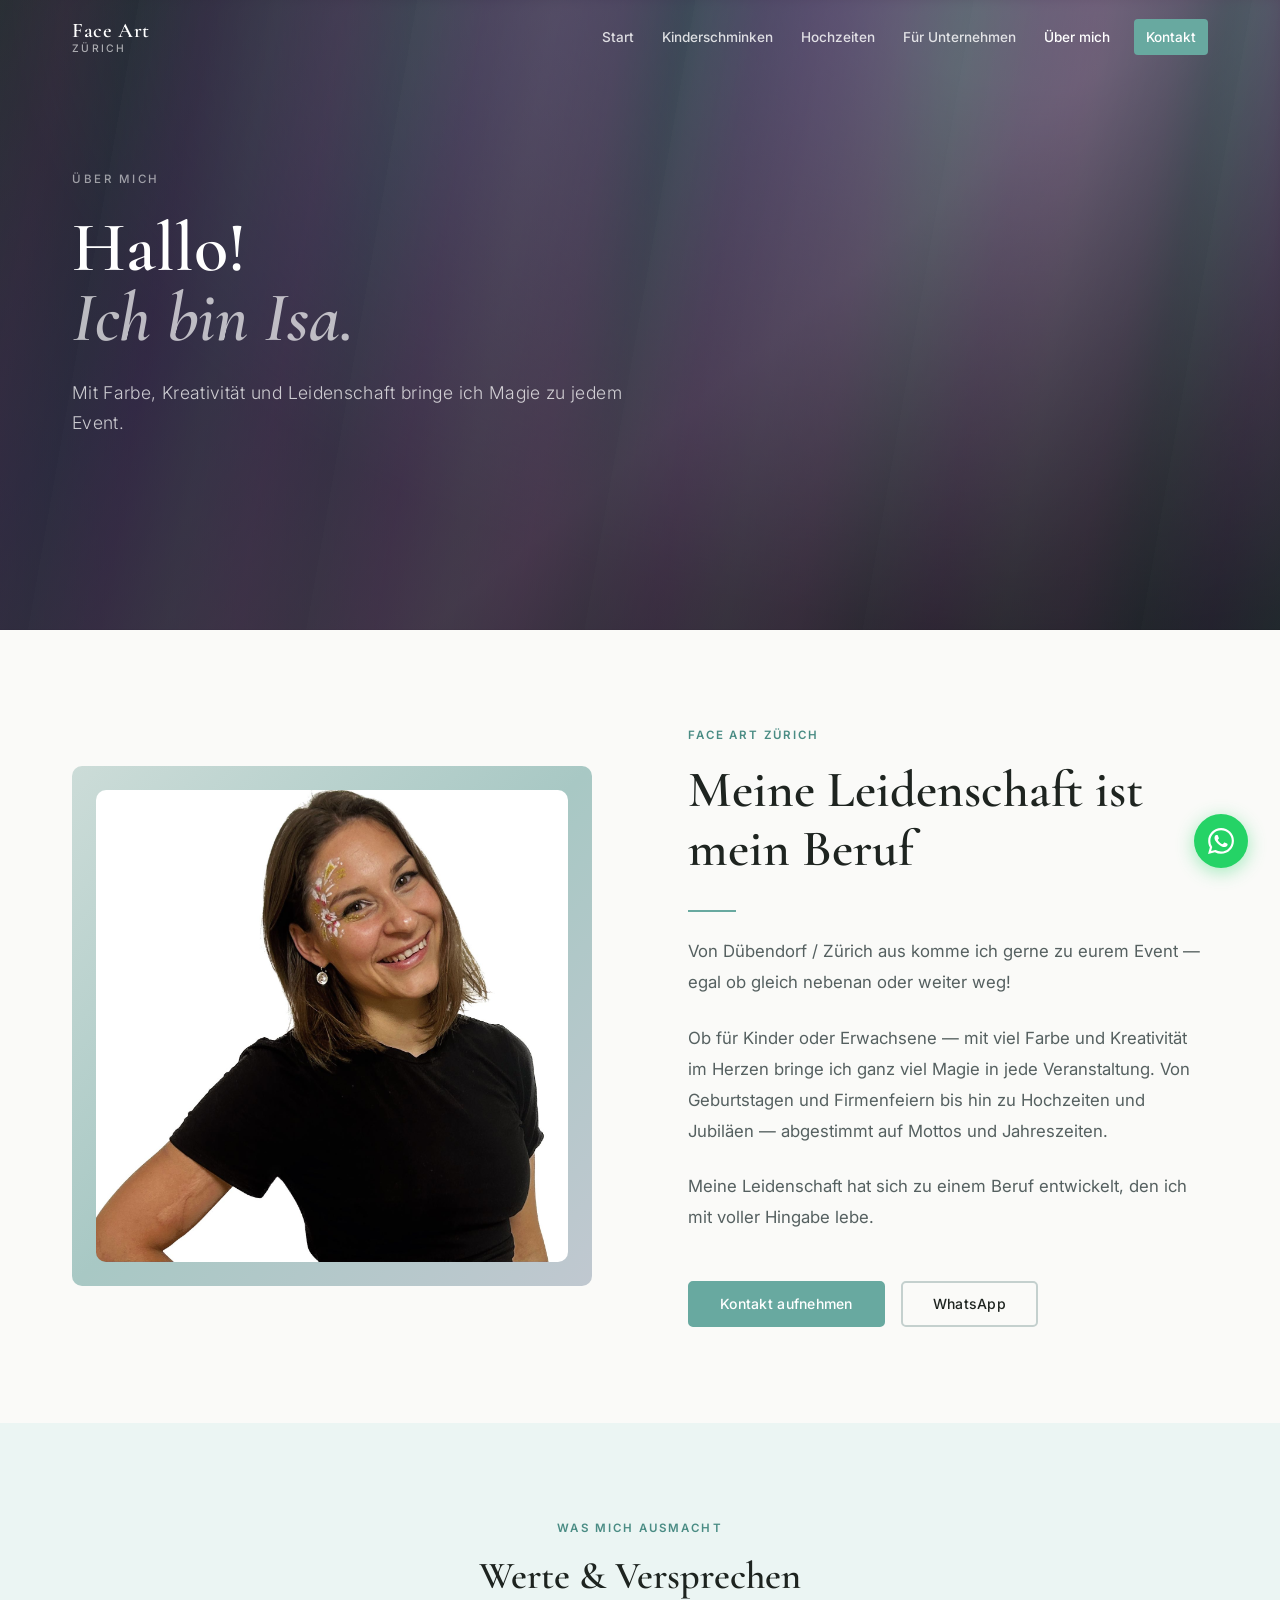
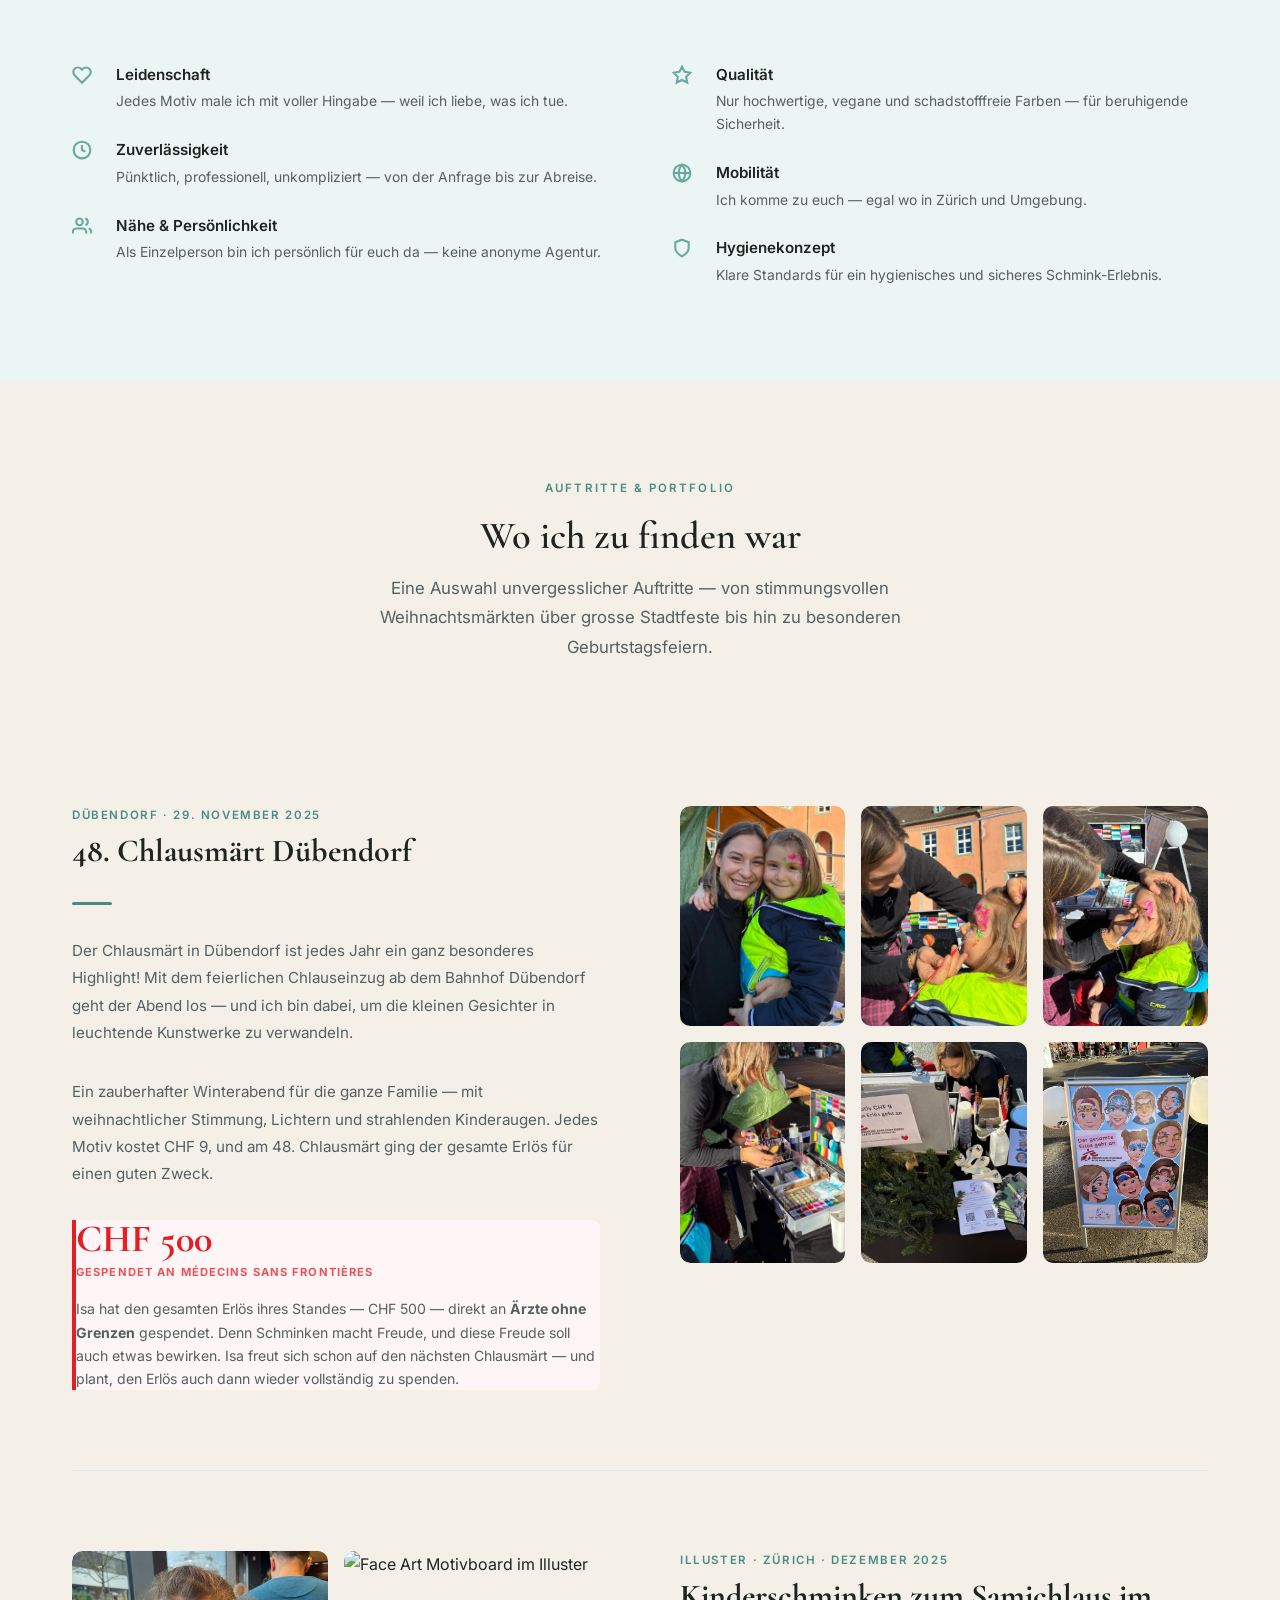
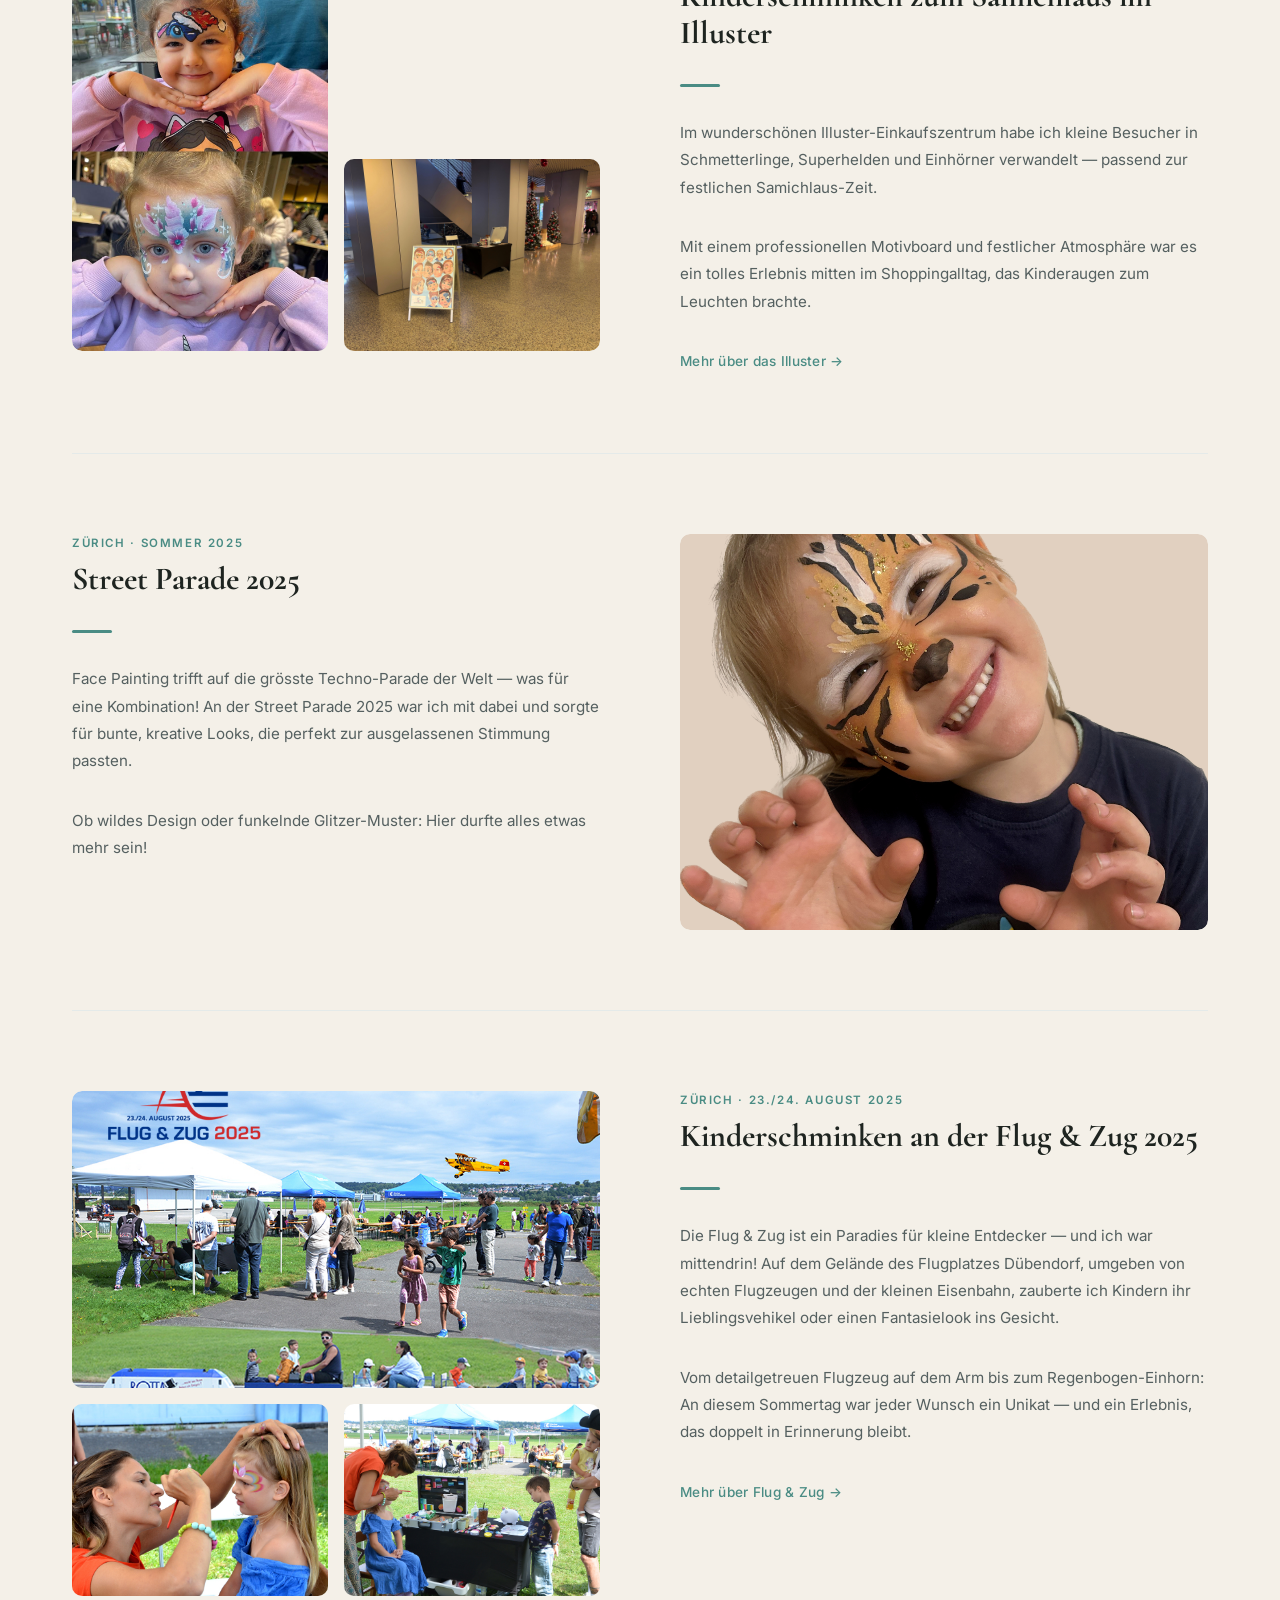
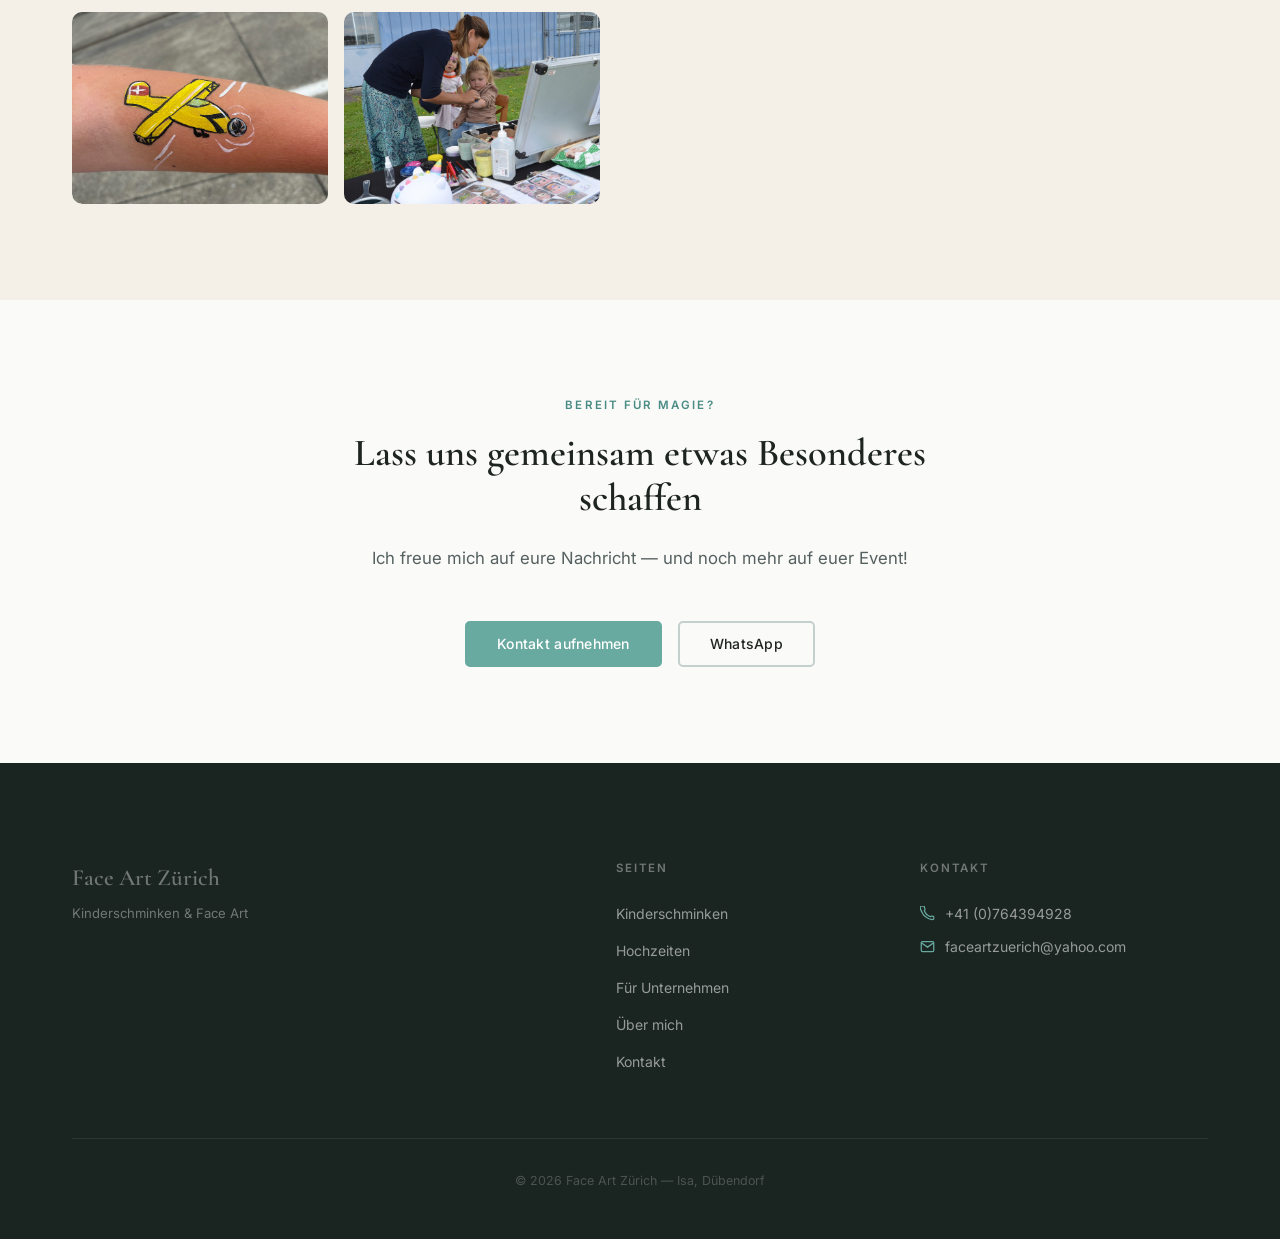
==== commit 1ddb0f6d: "feat(nav): Navigation auf 6 Items reduziert, Über uns → Über mich" ====
--- a/about.html
+++ b/about.html
@@ -28,9 +28,7 @@
         <a href="kinderschminken.html" class="nav__link">Kinderschminken</a>
         <a href="hochzeiten.html" class="nav__link">Hochzeiten</a>
         <a href="unternehmen.html" class="nav__link">Für Unternehmen</a>
-        <a href="messen.html" class="nav__link">Messen</a>
-        <a href="events.html" class="nav__link">Events</a>
-        <a href="about.html" class="nav__link nav__link--active">Über uns</a>
+        <a href="about.html" class="nav__link nav__link--active">Über mich</a>
         <a href="kontakt.html" class="nav__link nav__link--cta">Kontakt</a>
       </nav>
       <button class="nav__toggle" id="navToggle" aria-label="Menü öffnen" aria-expanded="false">
@@ -265,9 +263,7 @@
             <a href="kinderschminken.html">Kinderschminken</a>
             <a href="hochzeiten.html">Hochzeiten</a>
             <a href="unternehmen.html">Für Unternehmen</a>
-            <a href="messen.html">Messen</a>
-            <a href="events.html">Events</a>
-            <a href="about.html">Über uns</a>
+            <a href="about.html">Über mich</a>
             <a href="kontakt.html">Kontakt</a>
           </nav>
         </div>
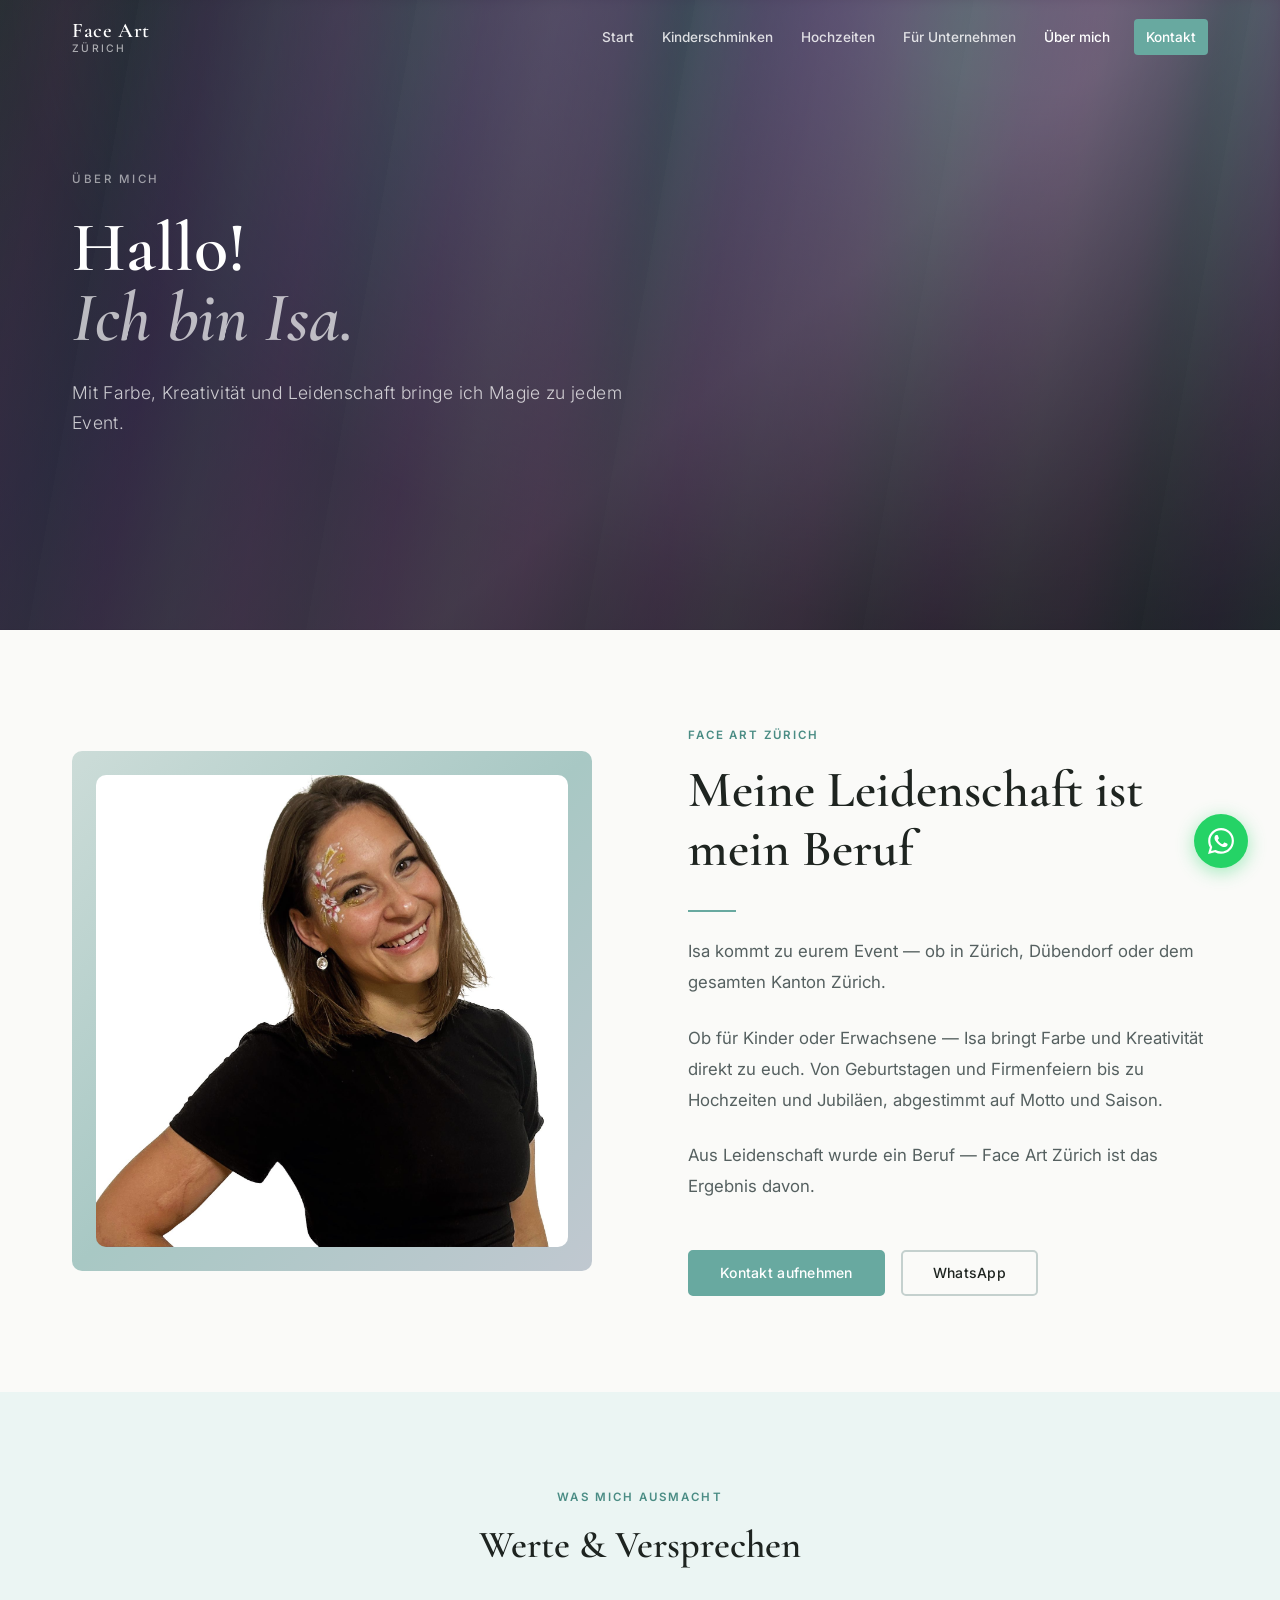
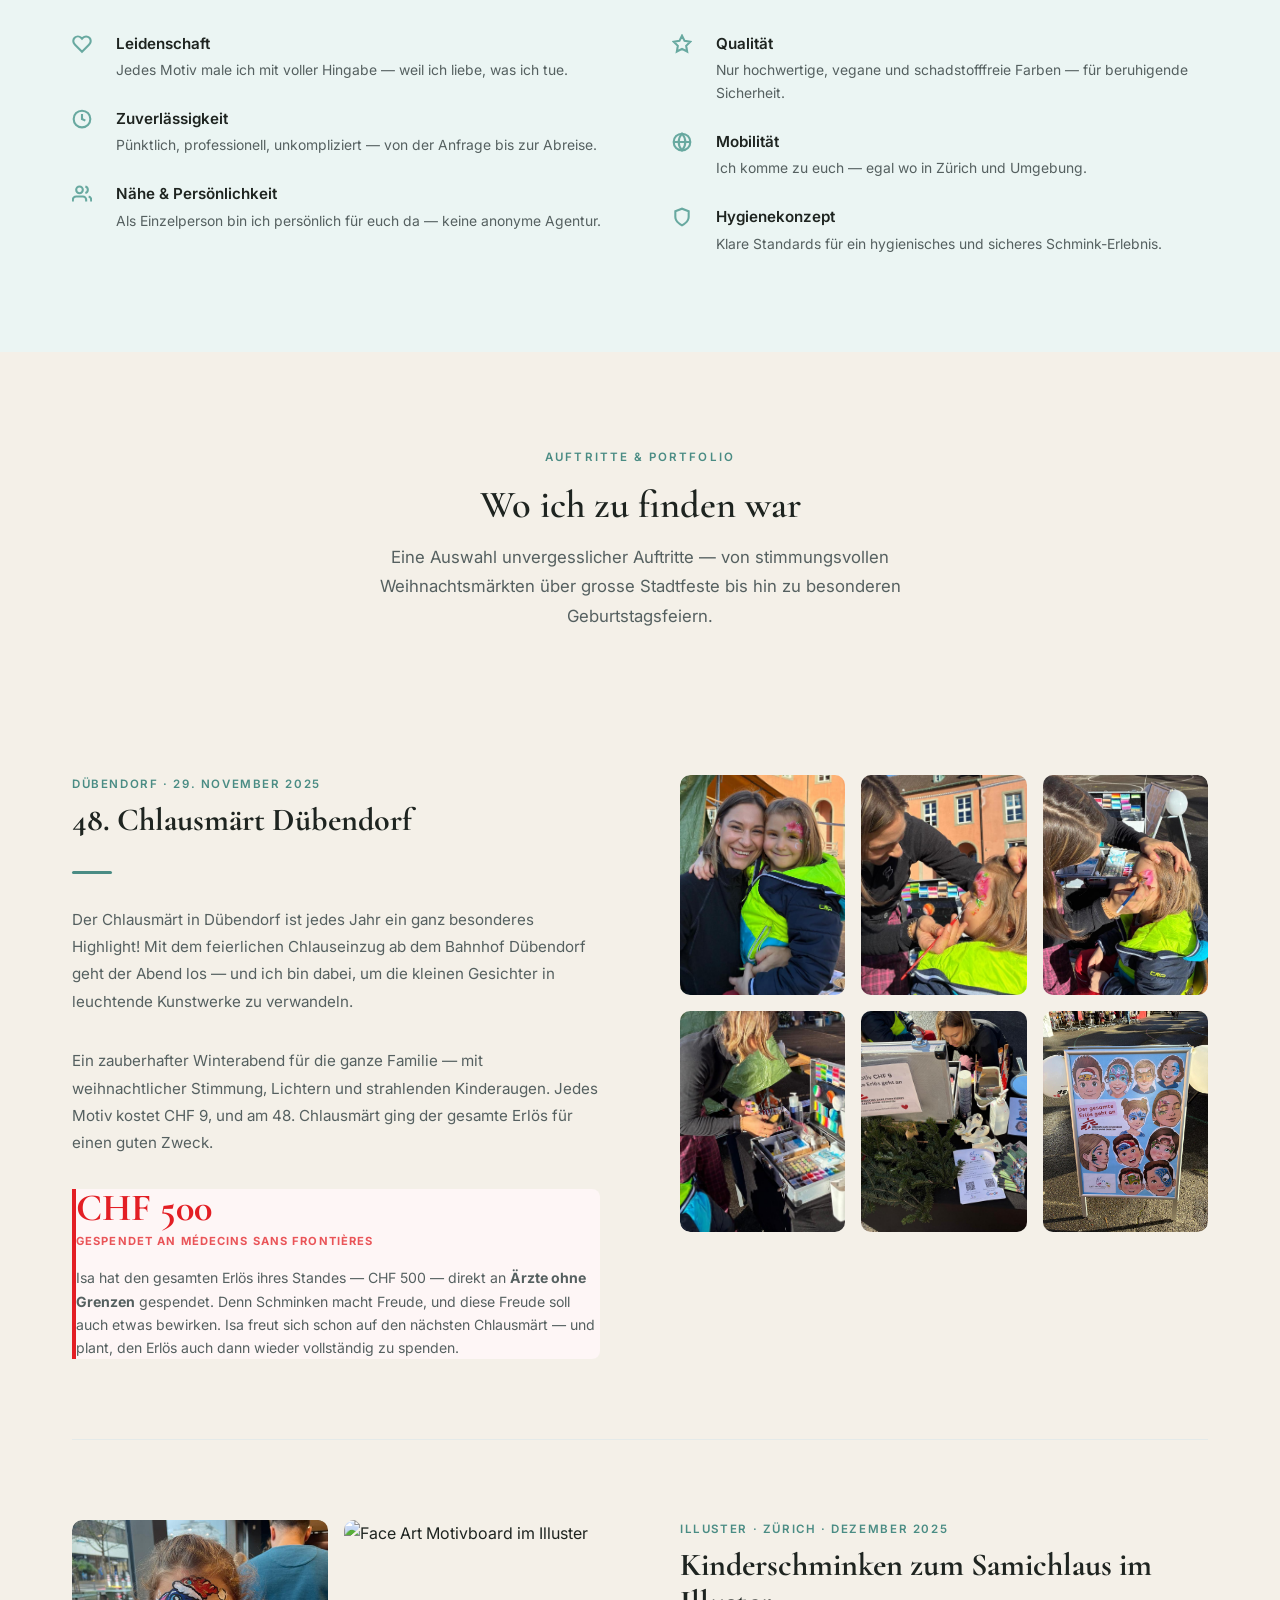
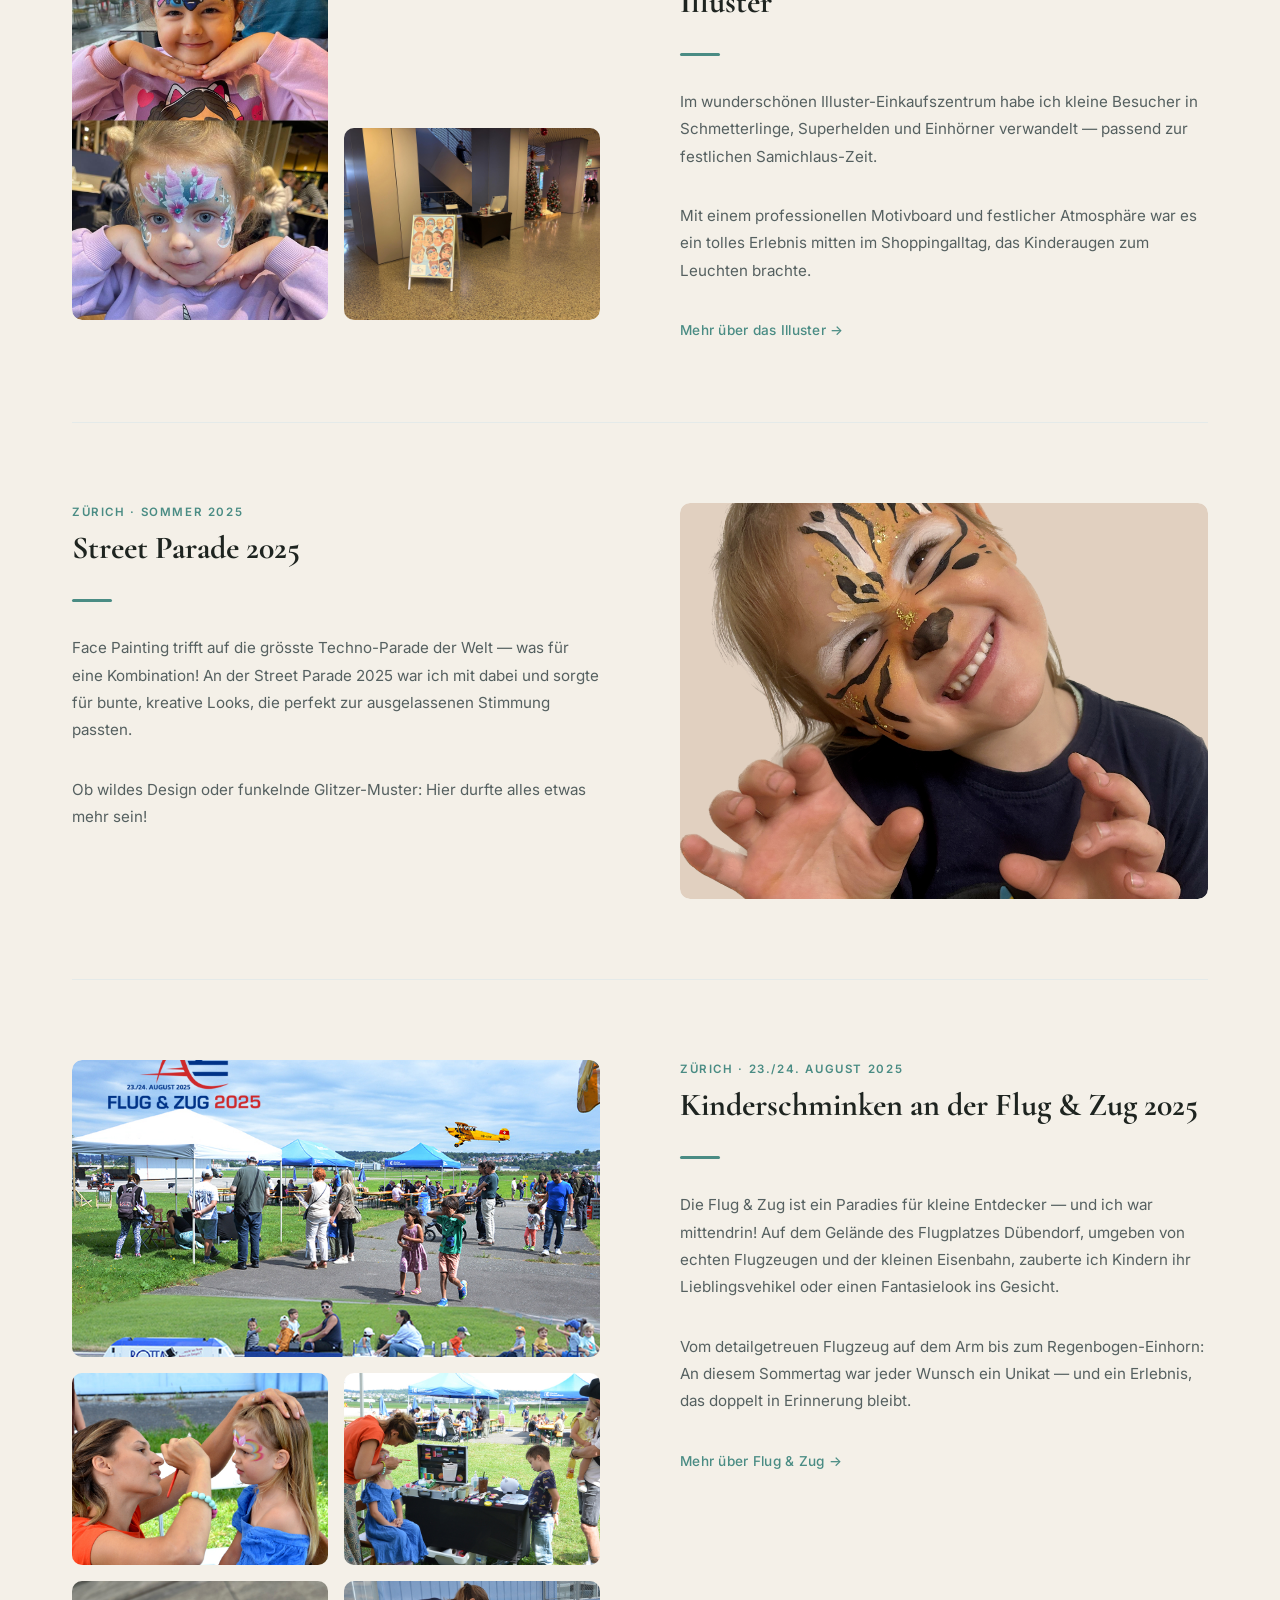
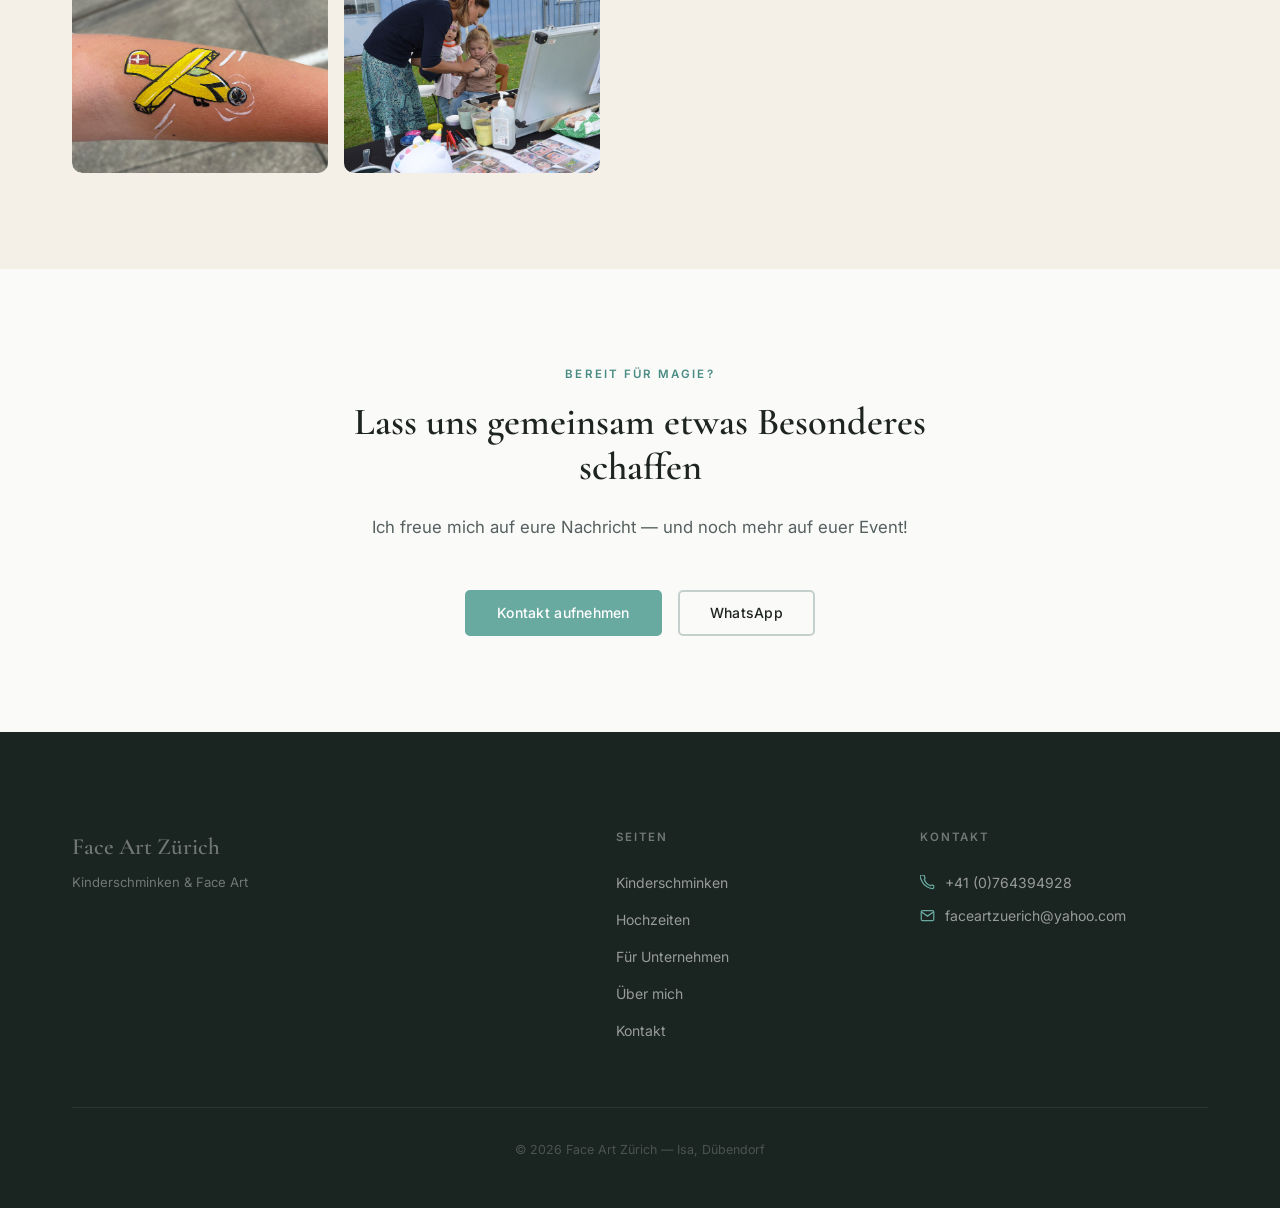
==== commit e22b72fe: "copy(about): egal ob/!/Magie/Hingabe/ich→Isa entfernt" ====
--- a/about.html
+++ b/about.html
@@ -64,13 +64,13 @@
             <h2 class="about-intro__title">Meine Leidenschaft ist mein Beruf</h2>
             <div class="divider"></div>
             <p class="about-intro__text">
-              Von Dübendorf / Zürich aus komme ich gerne zu eurem Event — egal ob gleich nebenan oder weiter weg!
+              Isa kommt zu eurem Event — ob in Zürich, Dübendorf oder dem gesamten Kanton Zürich.
             </p>
             <p class="about-intro__text">
-              Ob für Kinder oder Erwachsene — mit viel Farbe und Kreativität im Herzen bringe ich ganz viel Magie in jede Veranstaltung. Von Geburtstagen und Firmenfeiern bis hin zu Hochzeiten und Jubiläen — abgestimmt auf Mottos und Jahreszeiten.
+              Ob für Kinder oder Erwachsene — Isa bringt Farbe und Kreativität direkt zu euch. Von Geburtstagen und Firmenfeiern bis zu Hochzeiten und Jubiläen, abgestimmt auf Motto und Saison.
             </p>
             <p class="about-intro__text">
-              Meine Leidenschaft hat sich zu einem Beruf entwickelt, den ich mit voller Hingabe lebe.
+              Aus Leidenschaft wurde ein Beruf — Face Art Zürich ist das Ergebnis davon.
             </p>
             <div style="margin-top: var(--sp-6); display: flex; gap: var(--sp-2); flex-wrap: wrap;">
               <a href="kontakt.html" class="btn btn--primary">Kontakt aufnehmen</a>
--- a/src/css/main.css
+++ b/src/css/main.css
@@ -2455,37 +2455,43 @@
 /* ---- Stats row (inline in feature body) ---- */
 .messen-stats {
   display: flex;
-  align-items: center;
-  gap: var(--sp-6);
-  flex-wrap: wrap;
-  margin: var(--sp-4) 0;
-  padding: var(--sp-4) 0;
-  border-top: 1px solid var(--border);
-  border-bottom: 1px solid var(--border);
+  justify-content: center;
+  align-items: center;
+  gap: 0;
+  margin: var(--sp-8) auto;
+  max-width: 560px;
 }
 
 .messen-stat {
   display: flex;
   flex-direction: column;
-  gap: .2rem;
+  align-items: center;
+  text-align: center;
+  gap: var(--sp-1);
+  padding: var(--sp-4) var(--sp-6);
+  flex: 1;
 }
 
 .messen-stat__value {
   font-family: var(--font-display);
-  font-size: 2rem;
+  font-size: 2.4rem;
   font-weight: 600;
   color: var(--mint-dark);
   line-height: 1;
 }
 
 .messen-stat__label {
-  font-size: .78rem;
+  font-size: .72rem;
+  font-weight: 500;
   color: var(--text-mid);
+  text-transform: uppercase;
+  letter-spacing: .05em;
+  line-height: 1.4;
 }
 
 .messen-stat-divider {
   width: 1px;
-  height: 40px;
+  height: 36px;
   background: var(--border);
   flex-shrink: 0;
 }
@@ -2503,9 +2509,9 @@
 
 /* ---- Responsive ---- */
 @media (max-width: 600px) {
-  .messen-stat-divider { display: none; }
-  .messen-stats { gap: var(--sp-4); }
-  .messen-stat__value { font-size: 1.6rem; }
+  .messen-stat { padding: var(--sp-3) var(--sp-4); }
+  .messen-stat__value { font-size: 1.8rem; }
+  .messen-stat-divider { height: 28px; }
 }
 
 /* ===================================================
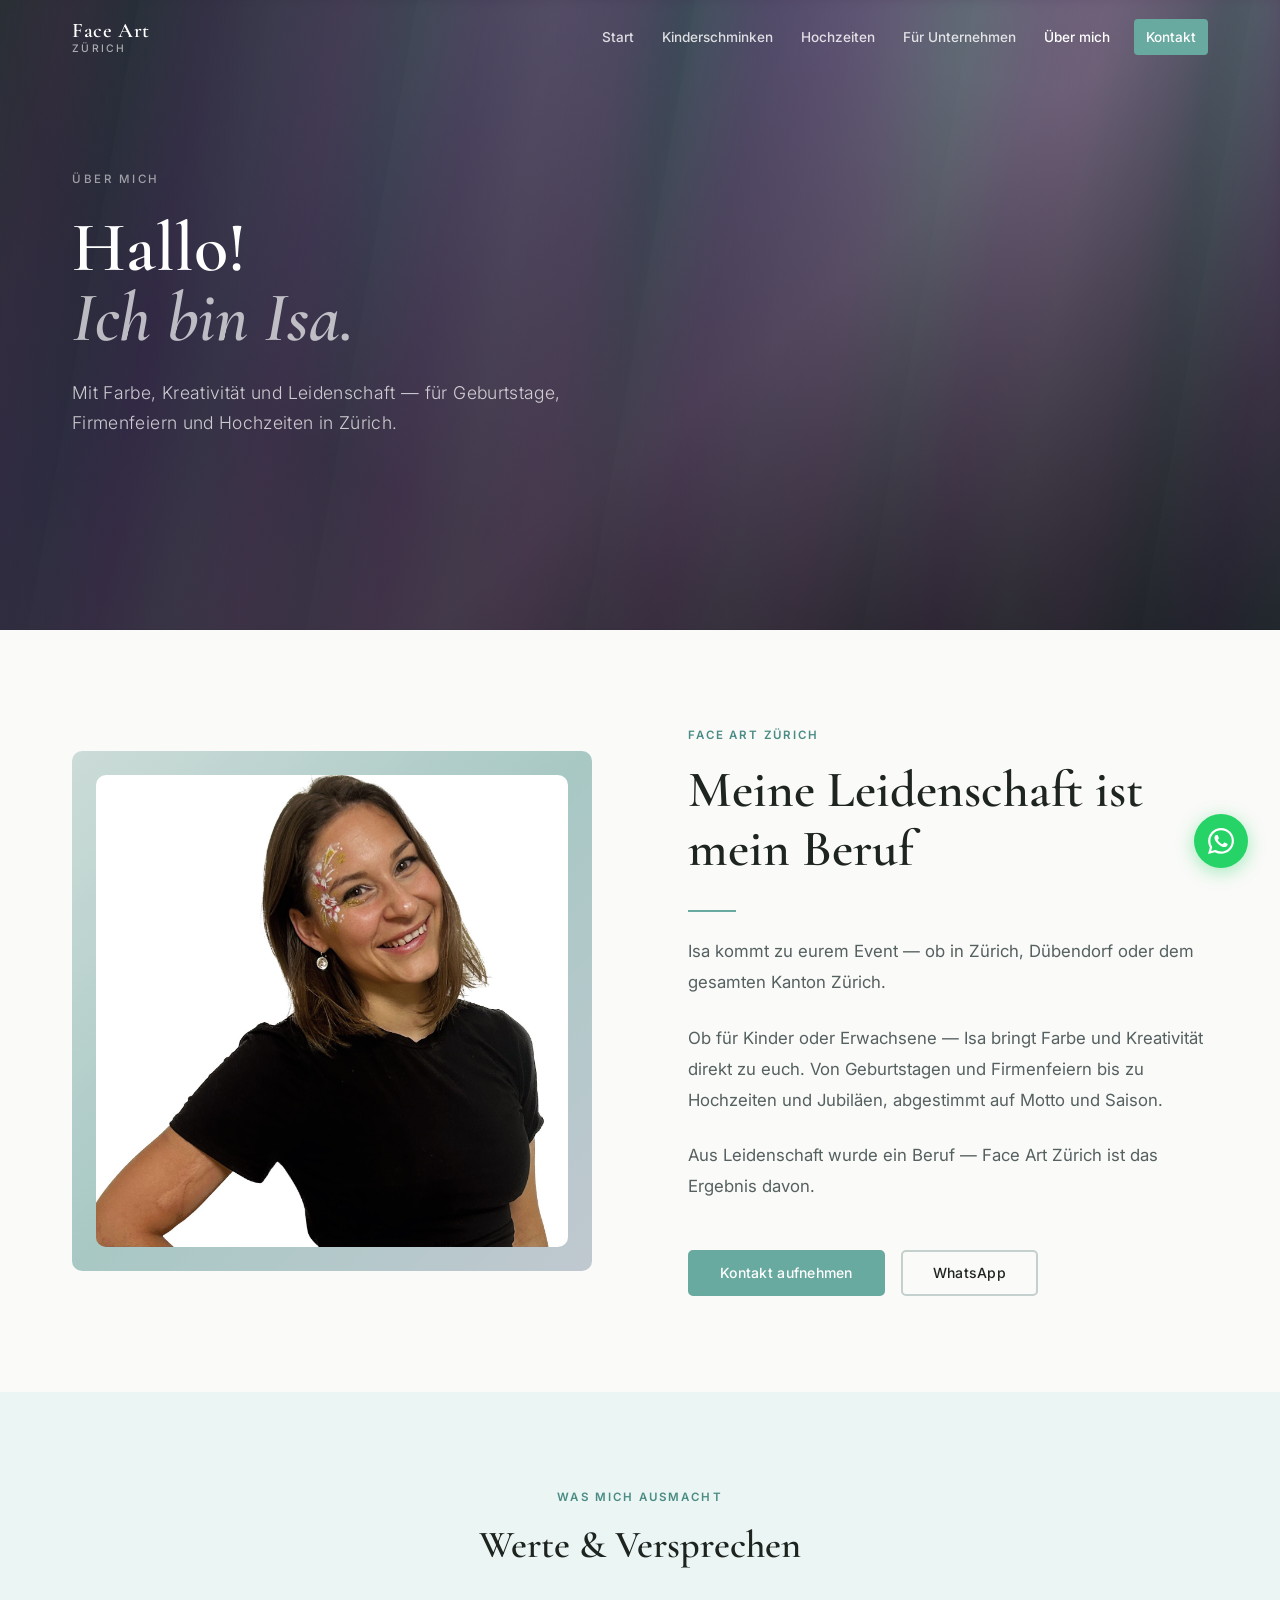
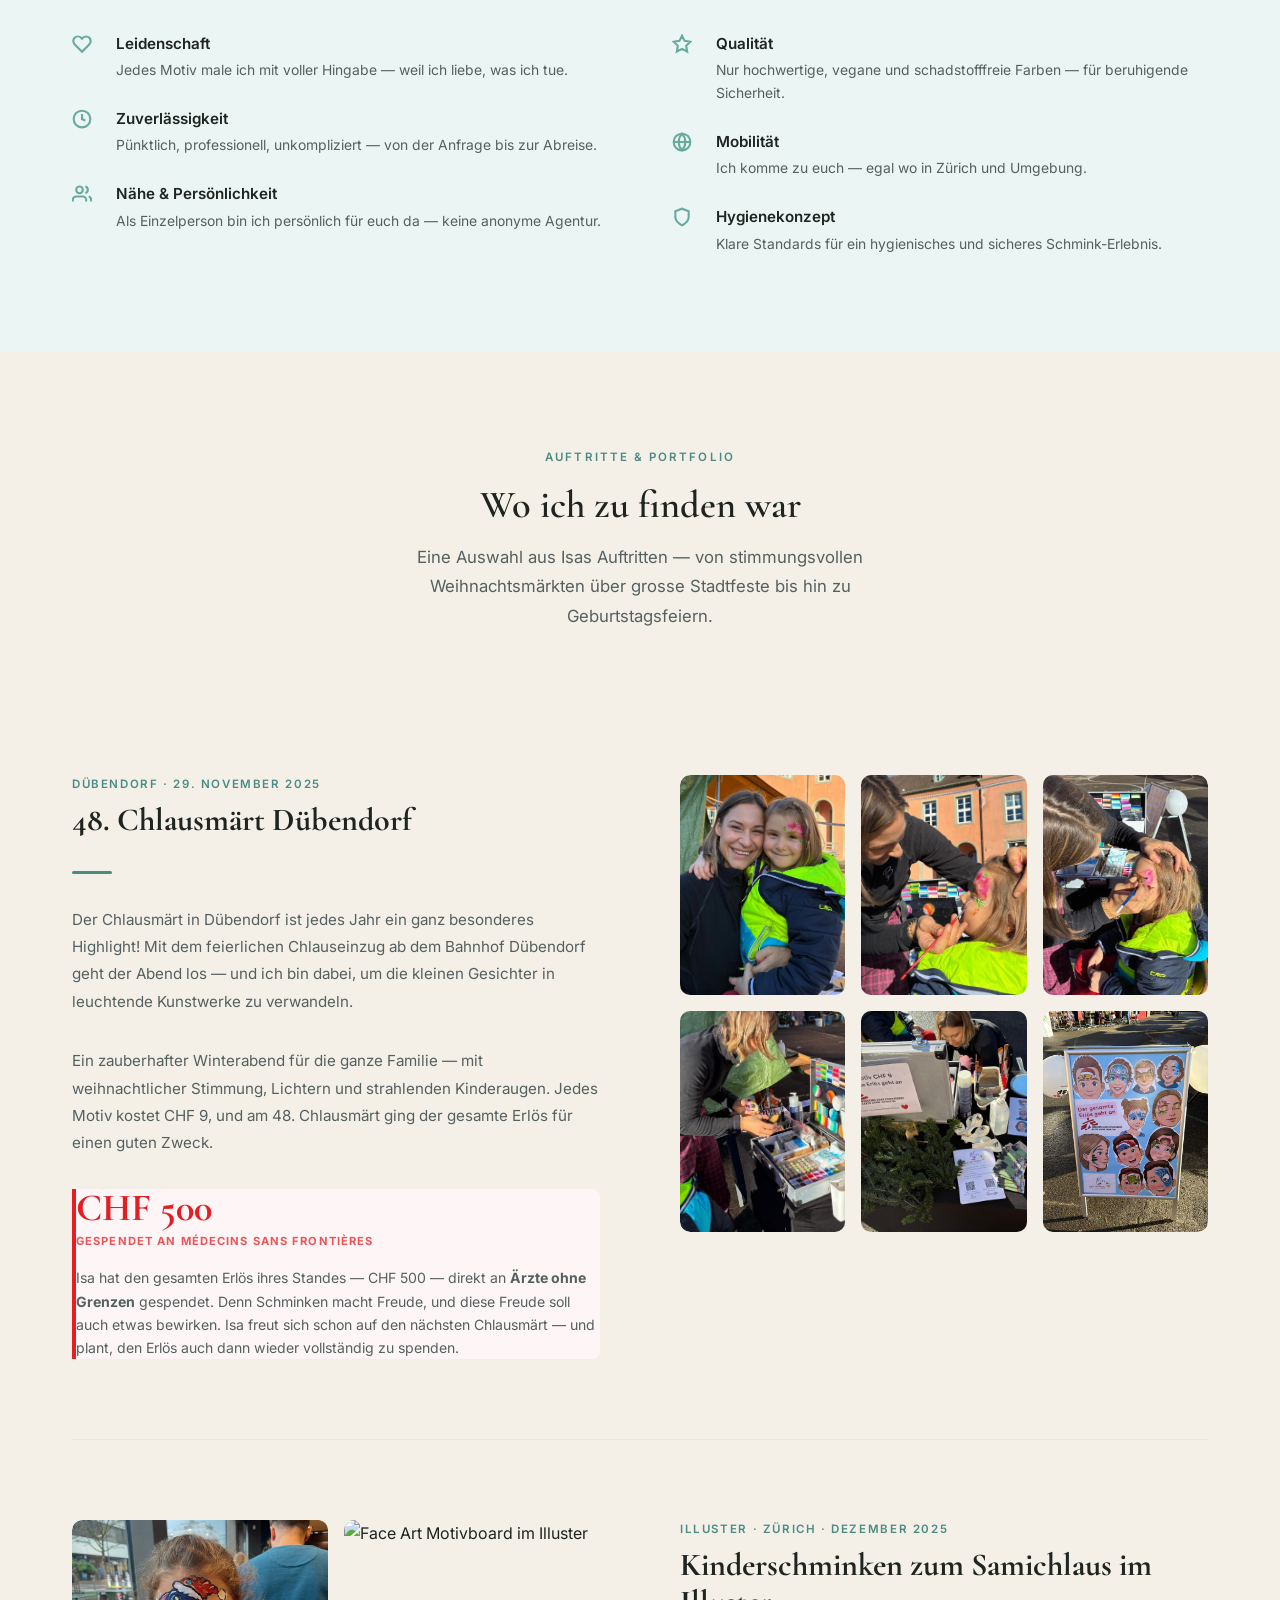
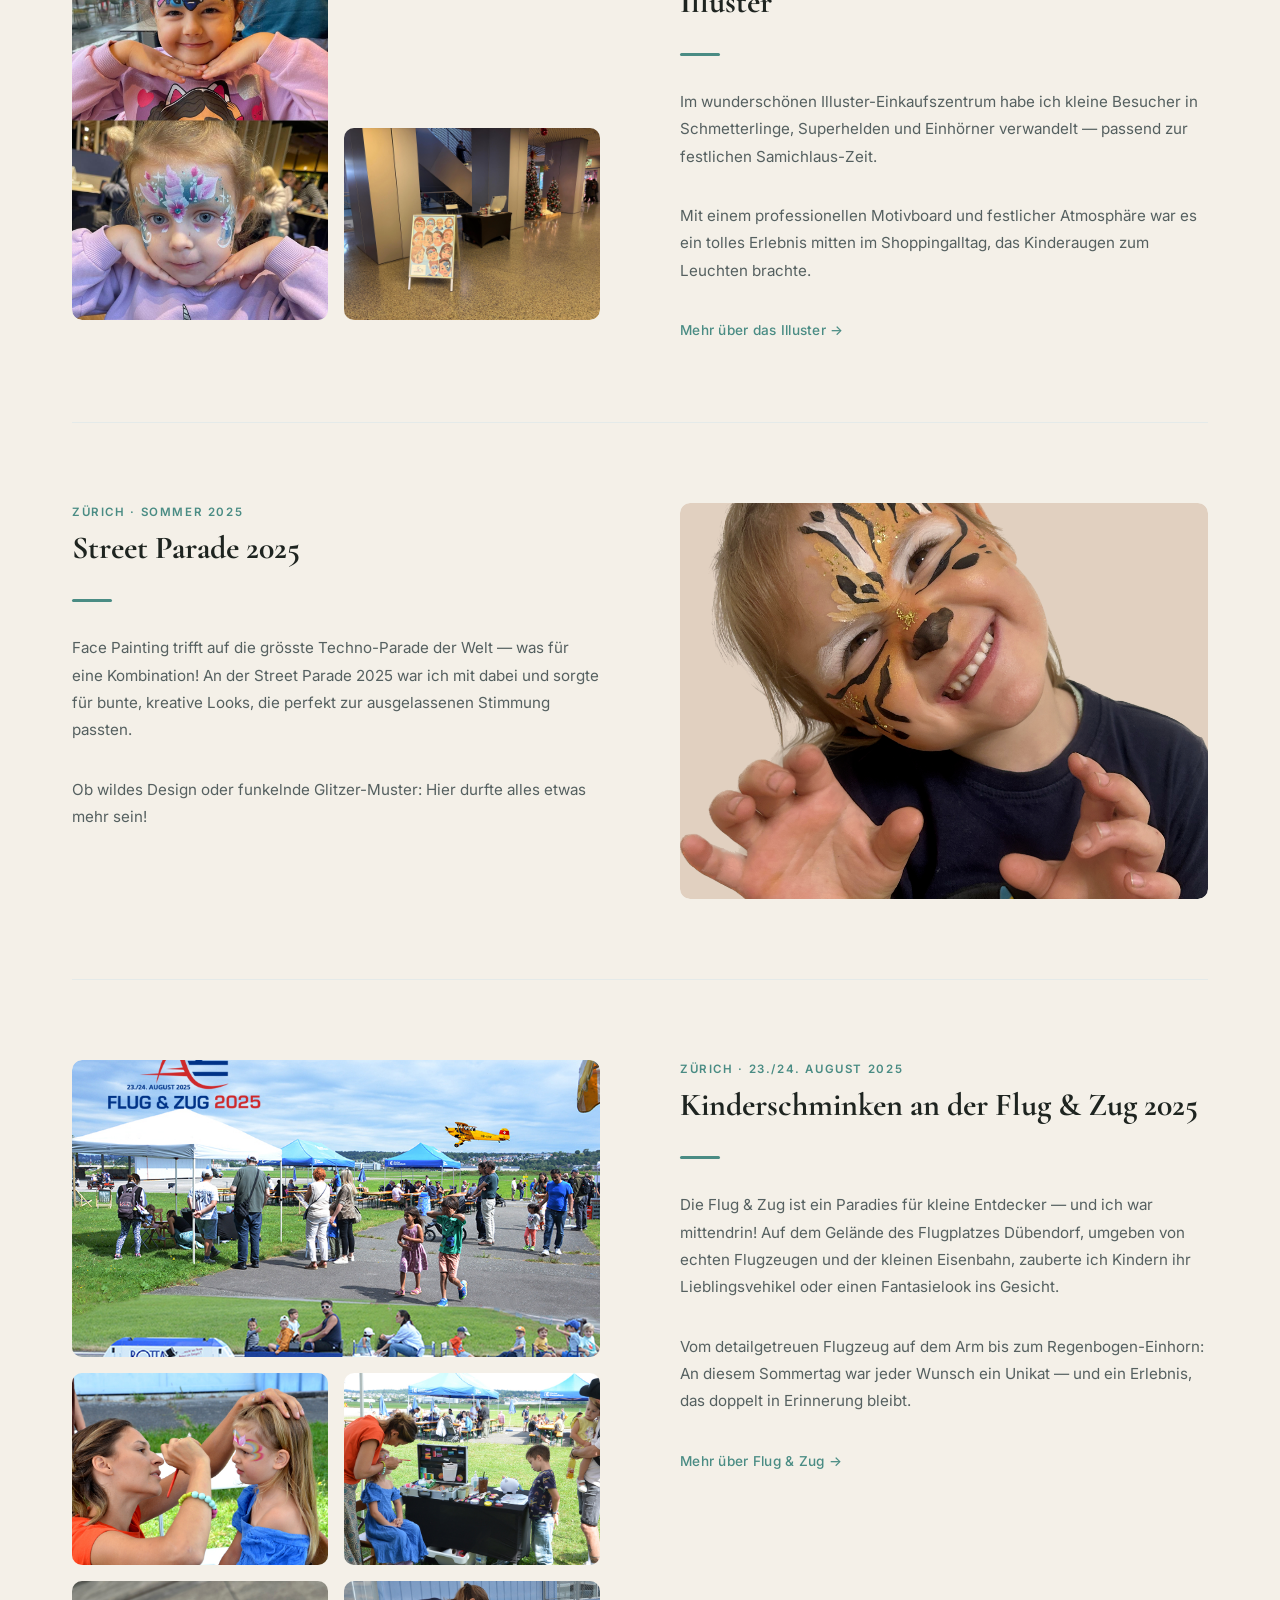
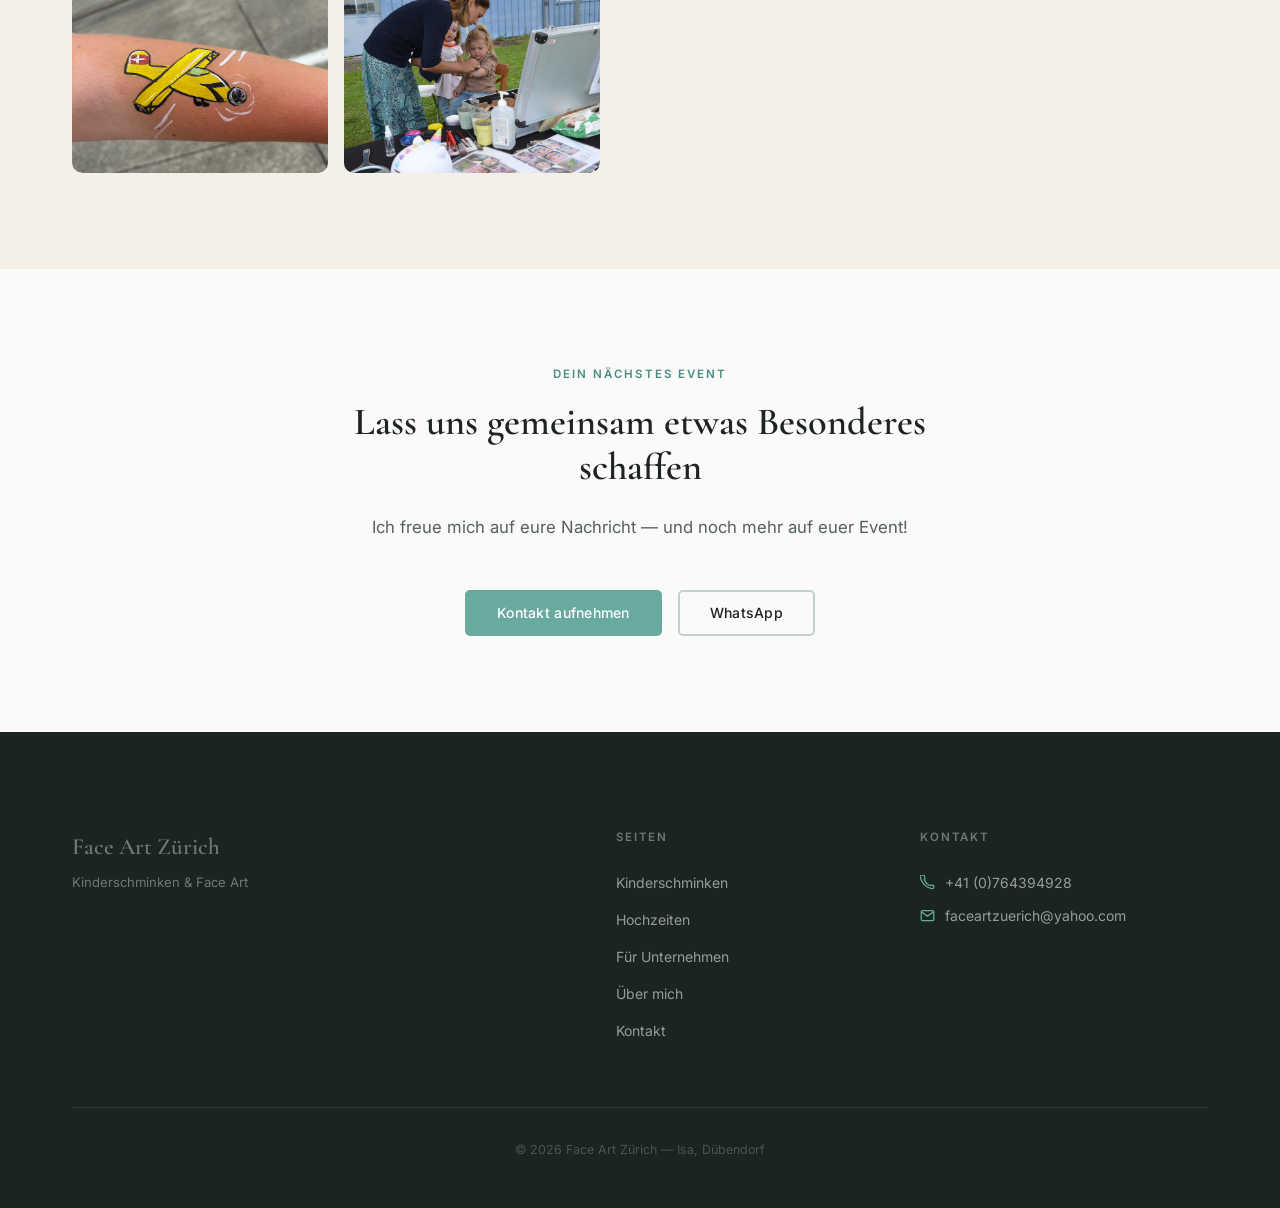
==== commit 4f629cfc: "copy(about): Magie(3x)/ich→Isa in Meta/Hero/CTA, unvergesslich entfernt" ====
--- a/about.html
+++ b/about.html
@@ -6,7 +6,7 @@
   <meta name="viewport" content="width=device-width, initial-scale=1.0" />
   <link rel="canonical" href="https://www.faceartzuerich.ch/about.html">
   <title>Über Isa — Face Art Zürich</title>
-  <meta name="description" content="Hallo, ich bin Isa — professionelle Face Art Künstlerin aus Dübendorf/Zürich. Ich bringe Farbe, Kreativität und Magie zu jedem Event.">
+  <meta name="description" content="Isa ist professionelle Face Art Künstlerin aus Dübendorf — für Kindergeburtstage, Firmenfeiern und Hochzeiten im Kanton Zürich.">
   <link rel="stylesheet" href="src/css/main.css" />
   <link rel="preload" as="style" href="https://fonts.googleapis.com/css2?family=Cormorant+Garamond:ital,wght@0,400;0,500;0,600;1,400;1,500;1,600&family=Inter:wght@300;400;500;600&display=swap" onload="this.onload=null;this.rel='stylesheet'">
   <noscript><link rel="stylesheet" href="https://fonts.googleapis.com/css2?family=Cormorant+Garamond:ital,wght@0,400;0,500;0,600;1,400;1,500;1,600&family=Inter:wght@300;400;500;600&display=swap"></noscript>
@@ -46,7 +46,7 @@
       <div class="hero__content">
         <p class="hero__eyebrow">Über mich</p>
         <h1 class="hero__title">Hallo!<br><em>Ich bin Isa.</em></h1>
-        <p class="hero__subtitle">Mit Farbe, Kreativität und Leidenschaft bringe ich Magie zu jedem Event.</p>
+        <p class="hero__subtitle">Mit Farbe, Kreativität und Leidenschaft — für Geburtstage, Firmenfeiern und Hochzeiten in Zürich.</p>
       </div>
     </section>
 
@@ -150,7 +150,7 @@
         <header class="section__header section__header--center">
           <span class="section__label">Auftritte &amp; Portfolio</span>
           <h2 class="section__title">Wo ich zu finden war</h2>
-          <p class="section__subtitle">Eine Auswahl unvergesslicher Auftritte — von stimmungsvollen Weihnachtsmärkten über grosse Stadtfeste bis hin zu besonderen Geburtstagsfeiern.</p>
+          <p class="section__subtitle">Eine Auswahl aus Isas Auftritten — von stimmungsvollen Weihnachtsmärkten über grosse Stadtfeste bis hin zu Geburtstagsfeiern.</p>
         </header>
 
         <!-- Event 1 — Chlausmärt Dübendorf -->
@@ -238,7 +238,7 @@
     <!-- ========== CTA ========== -->
     <section class="section text-center">
       <div class="container container--narrow">
-        <span class="section__label">Bereit für Magie?</span>
+        <span class="section__label">Dein nächstes Event</span>
         <h2 class="section__title">Lass uns gemeinsam etwas Besonderes schaffen</h2>
         <p class="section__subtitle" style="margin: var(--sp-3) auto var(--sp-6);">Ich freue mich auf eure Nachricht — und noch mehr auf euer Event!</p>
         <div style="display: flex; gap: var(--sp-2); justify-content: center; flex-wrap: wrap;">
